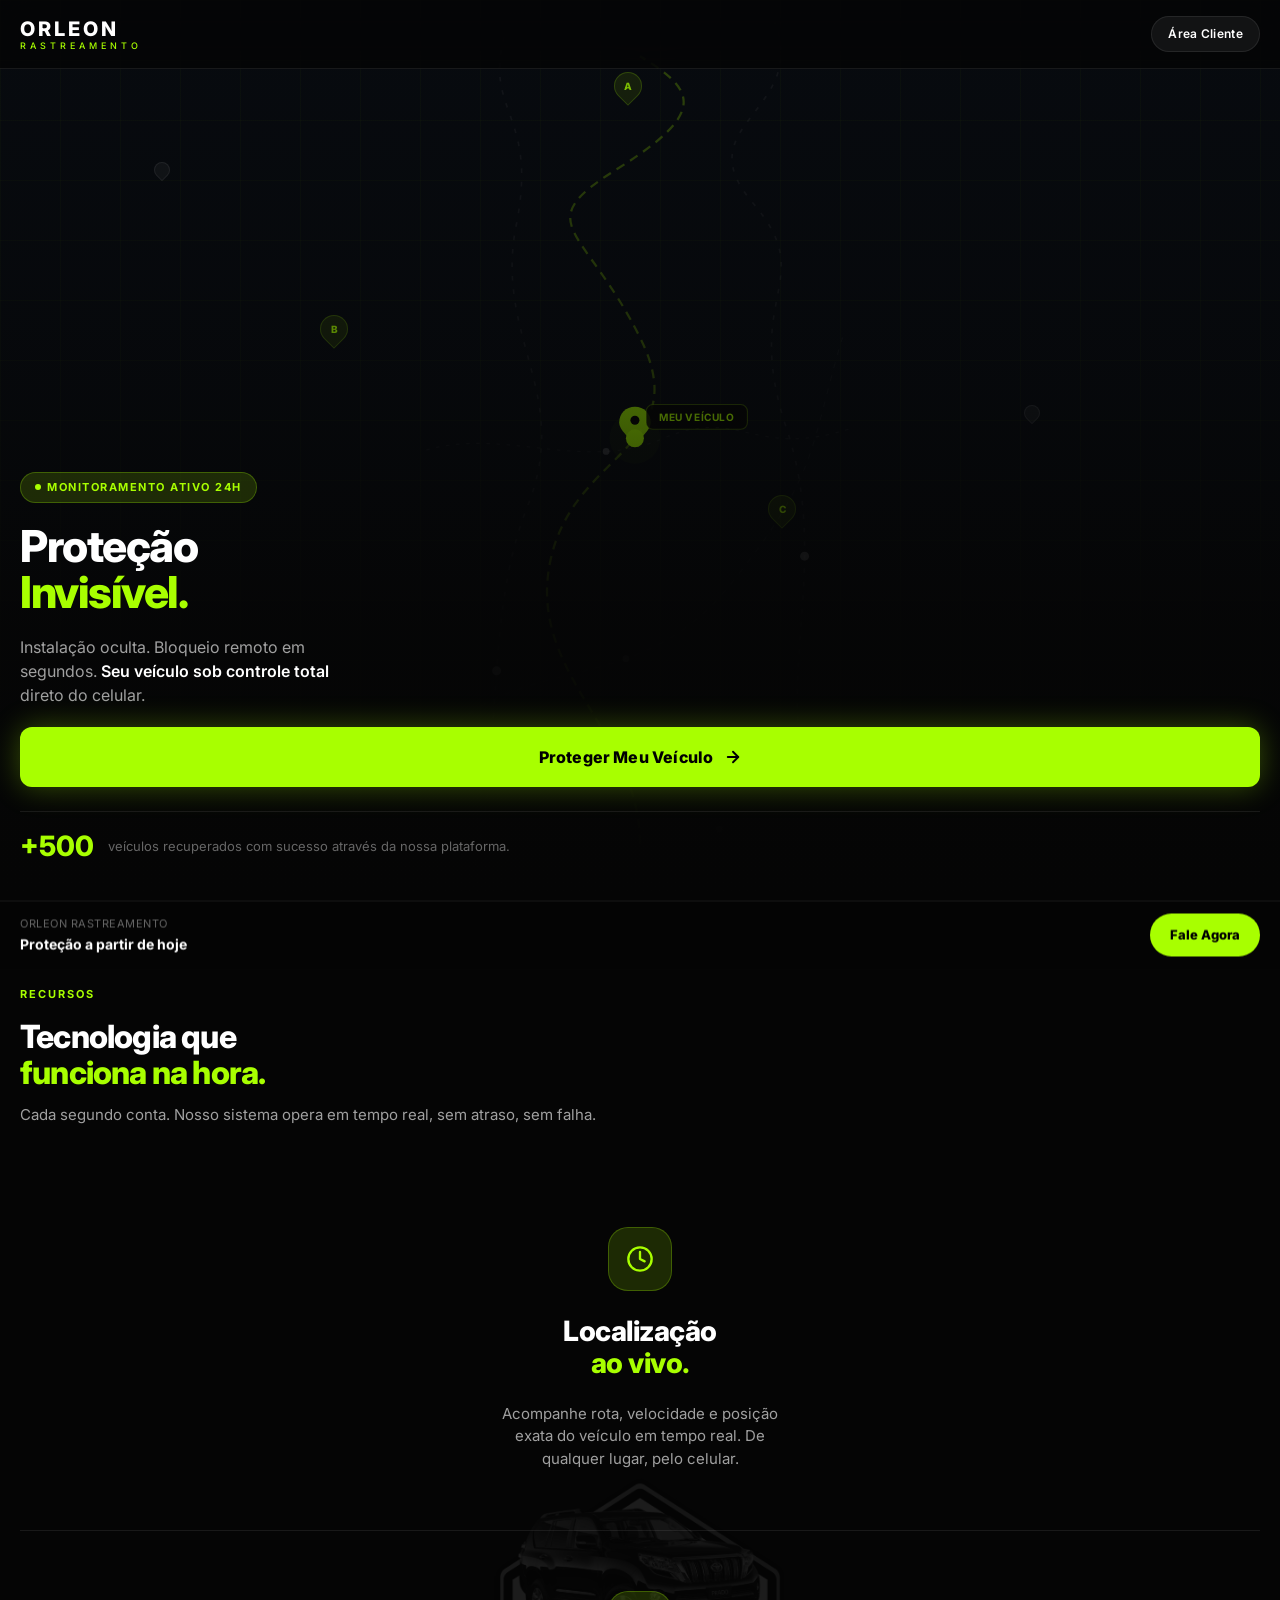
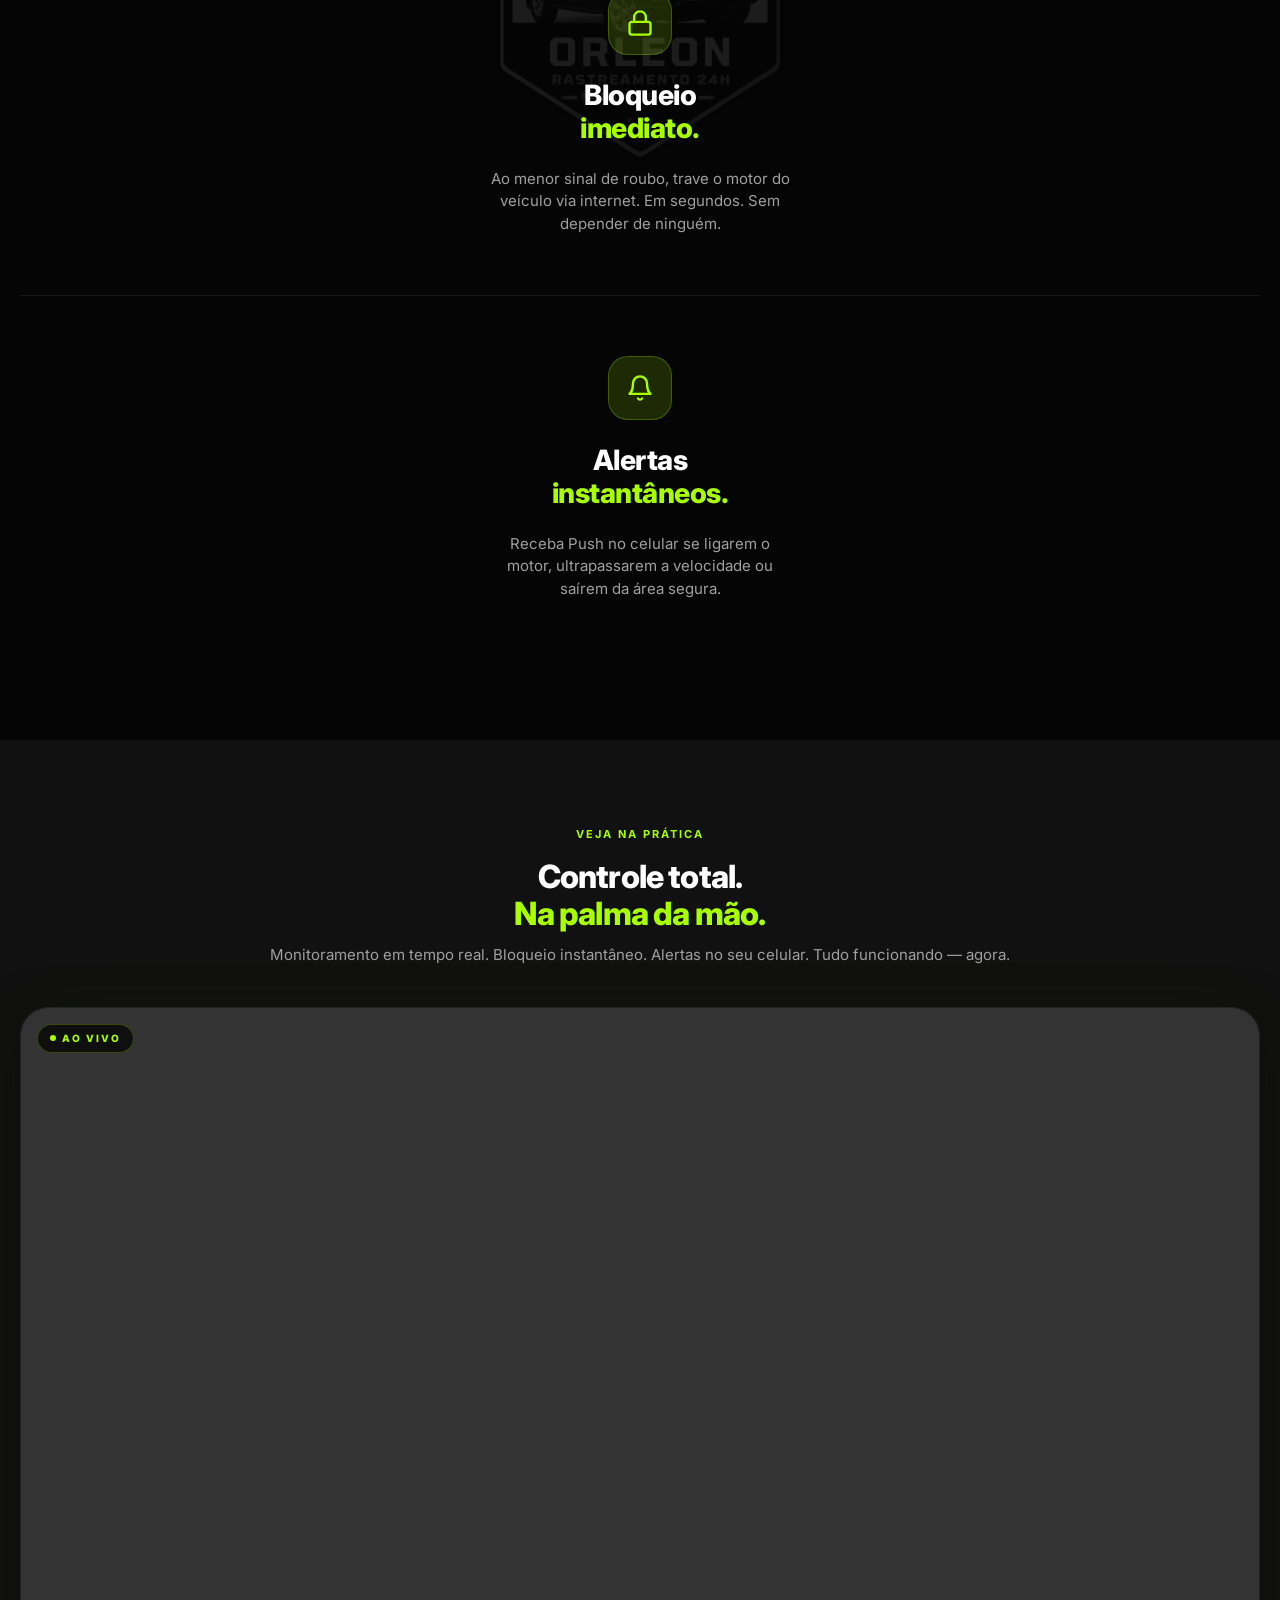
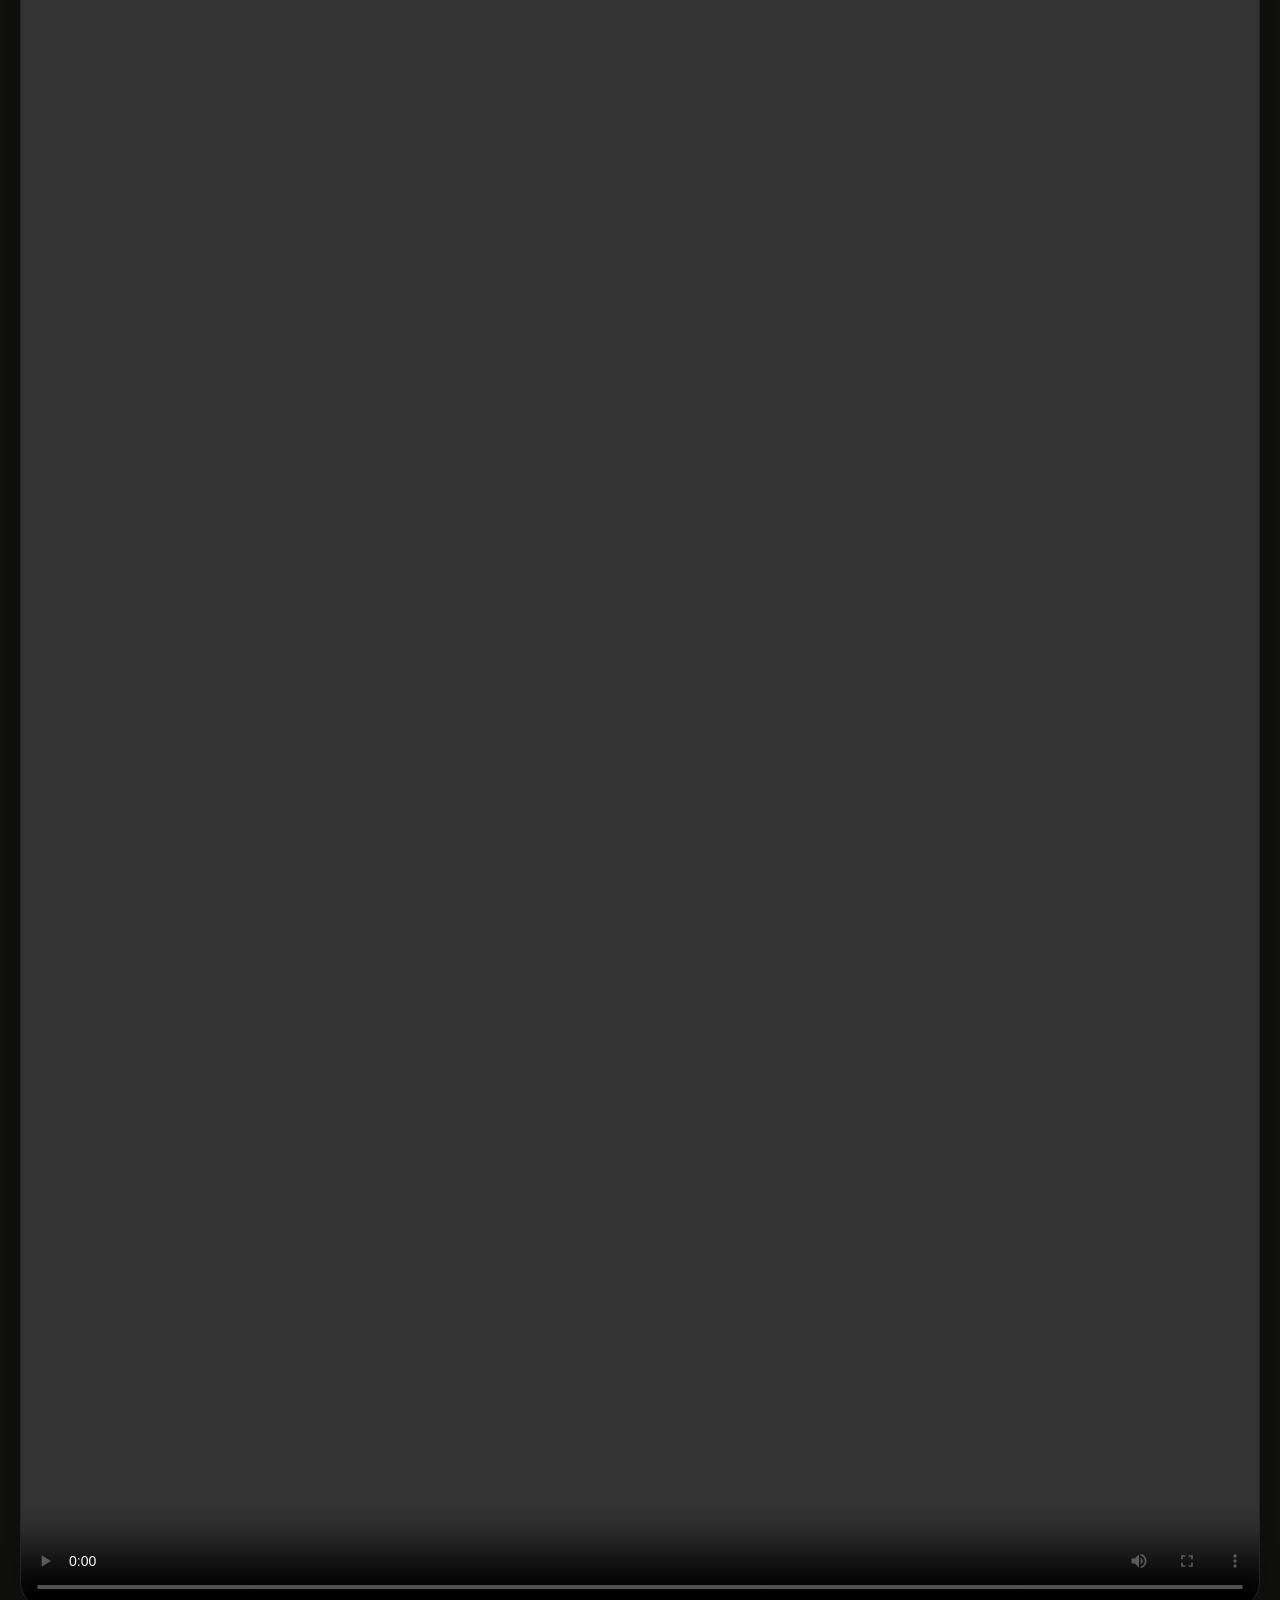
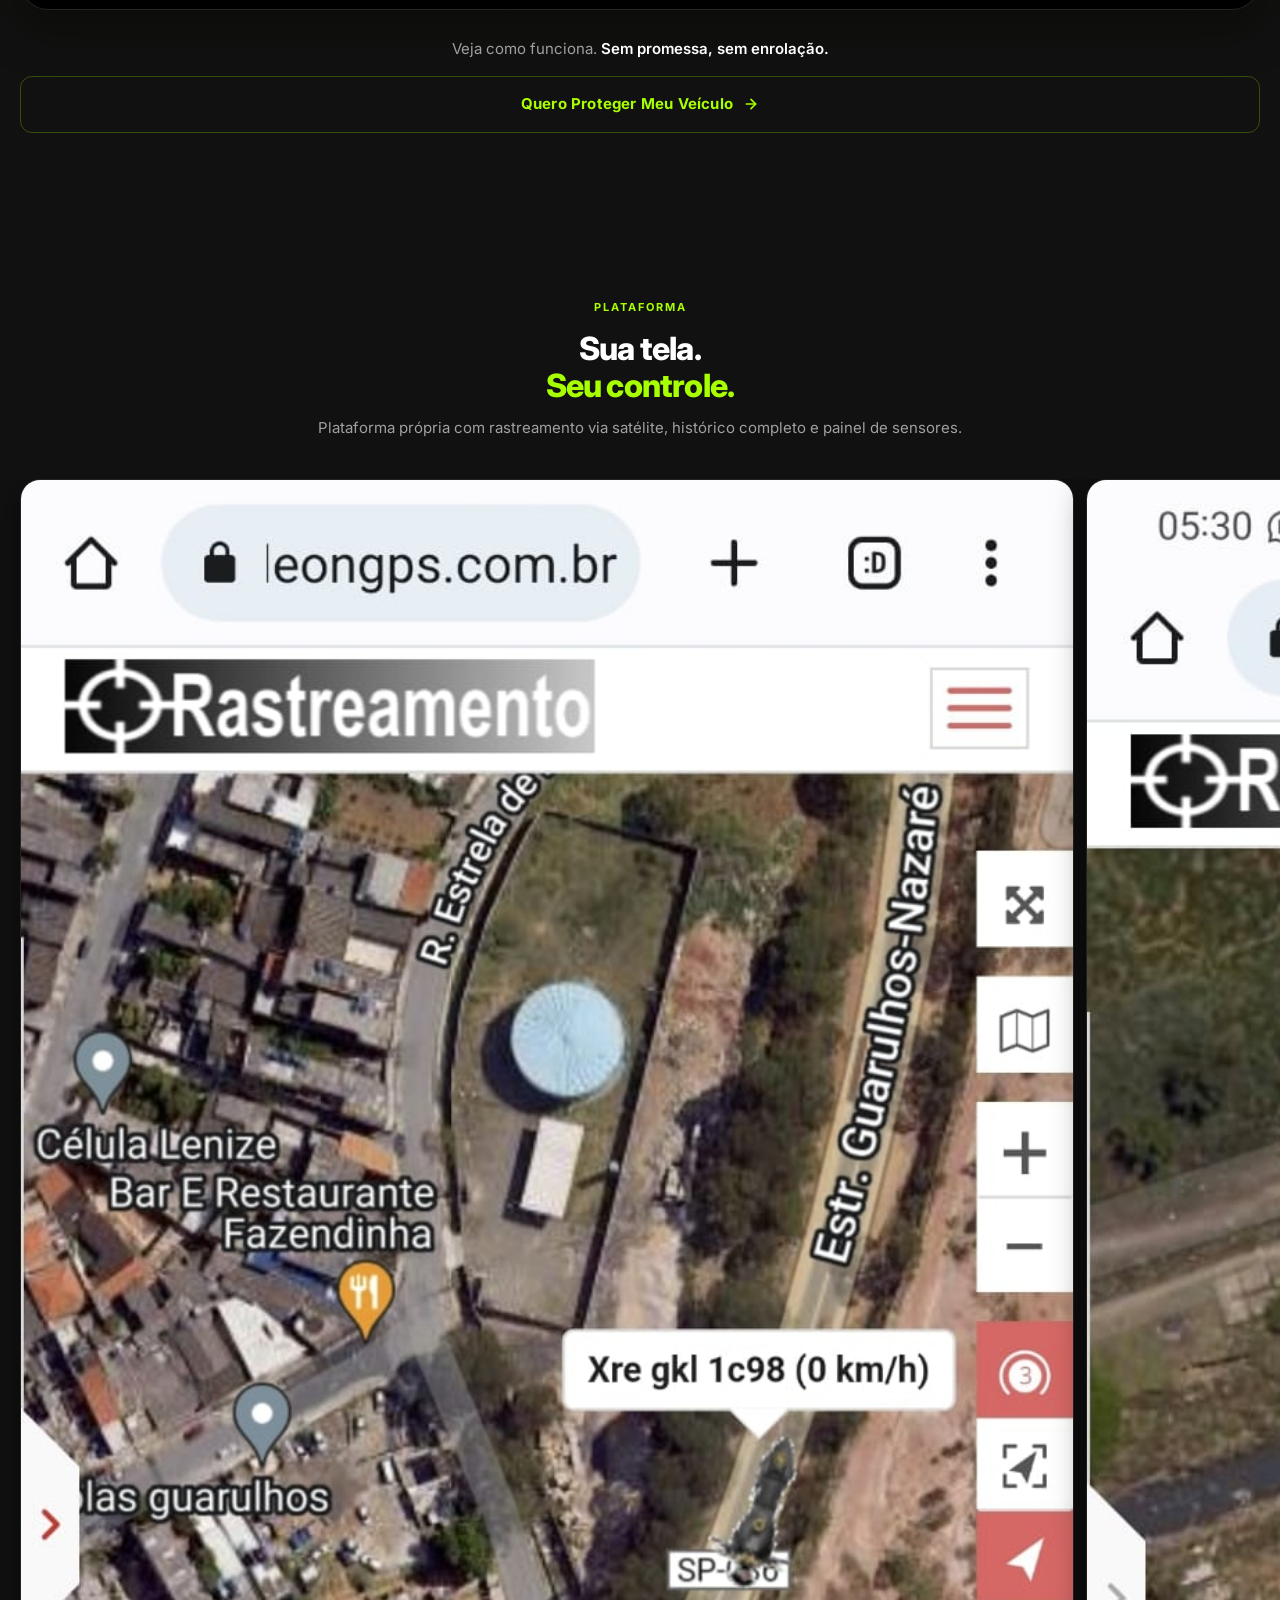
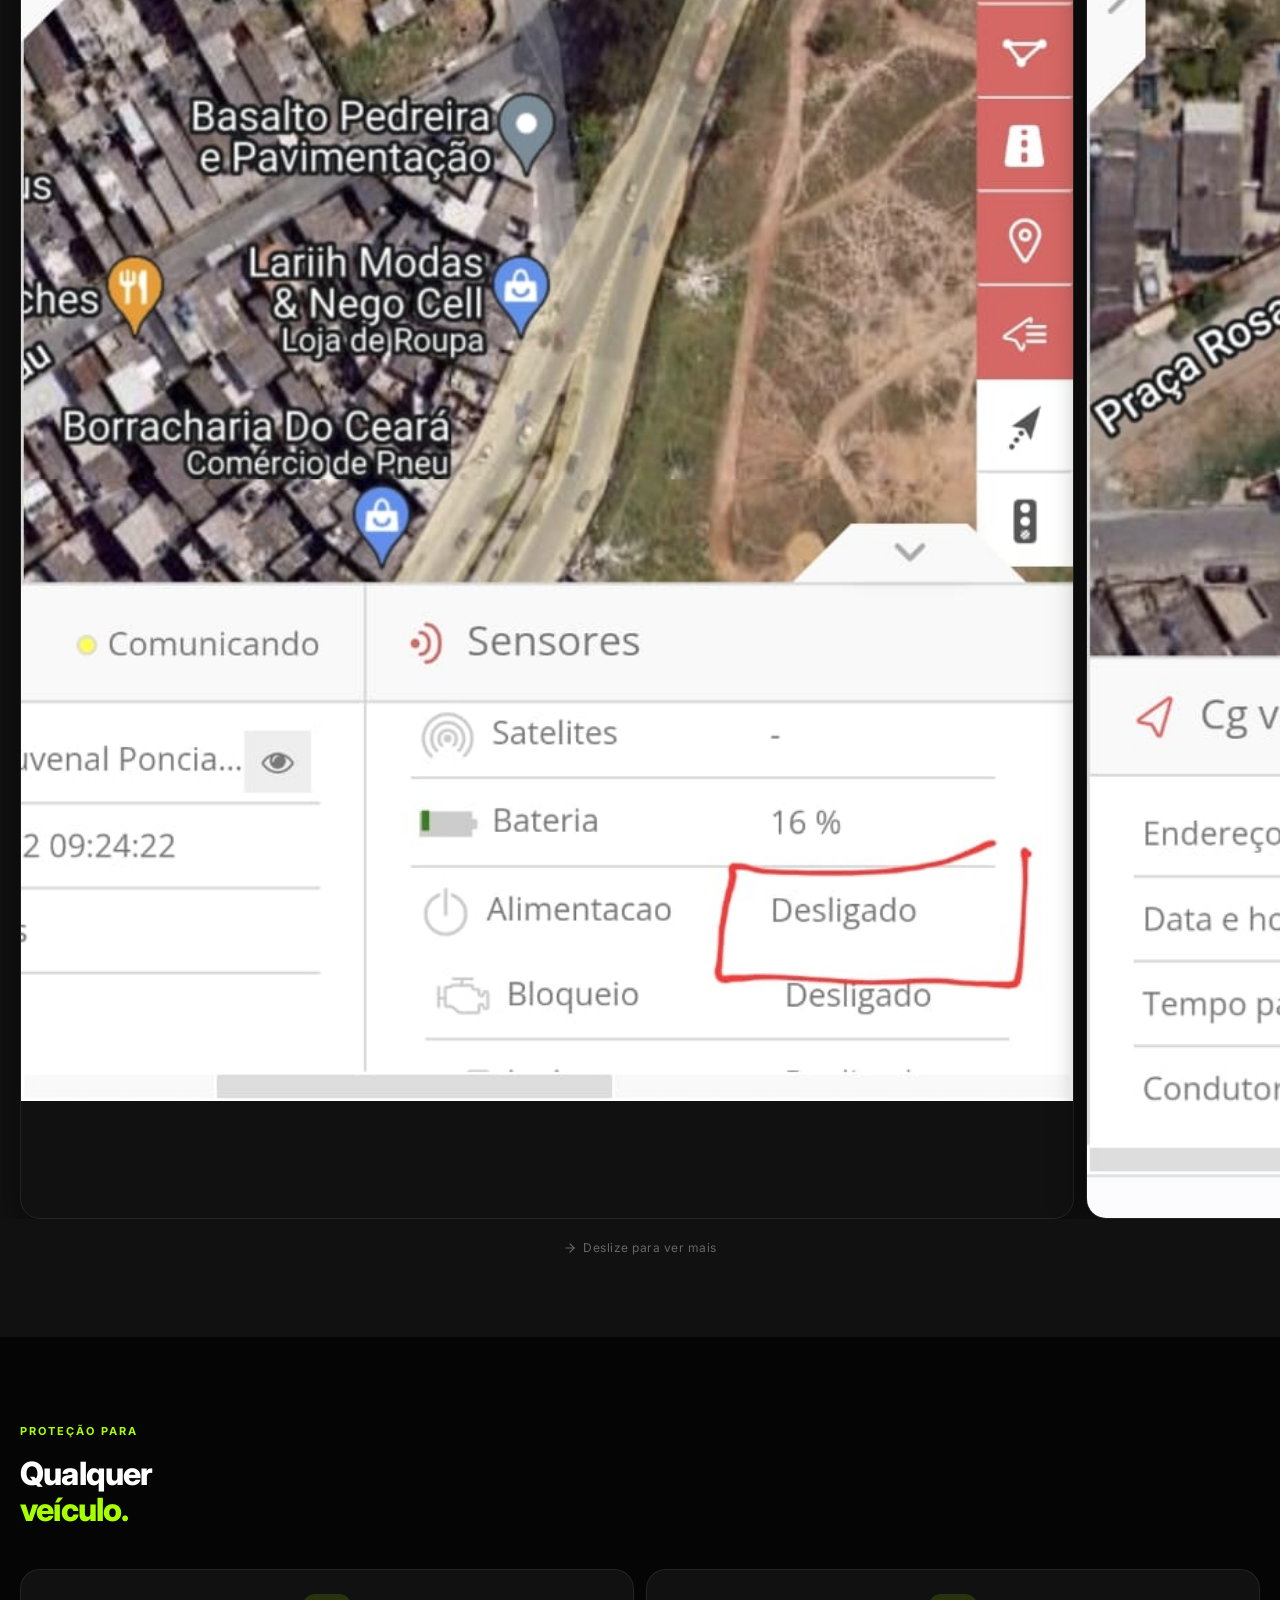
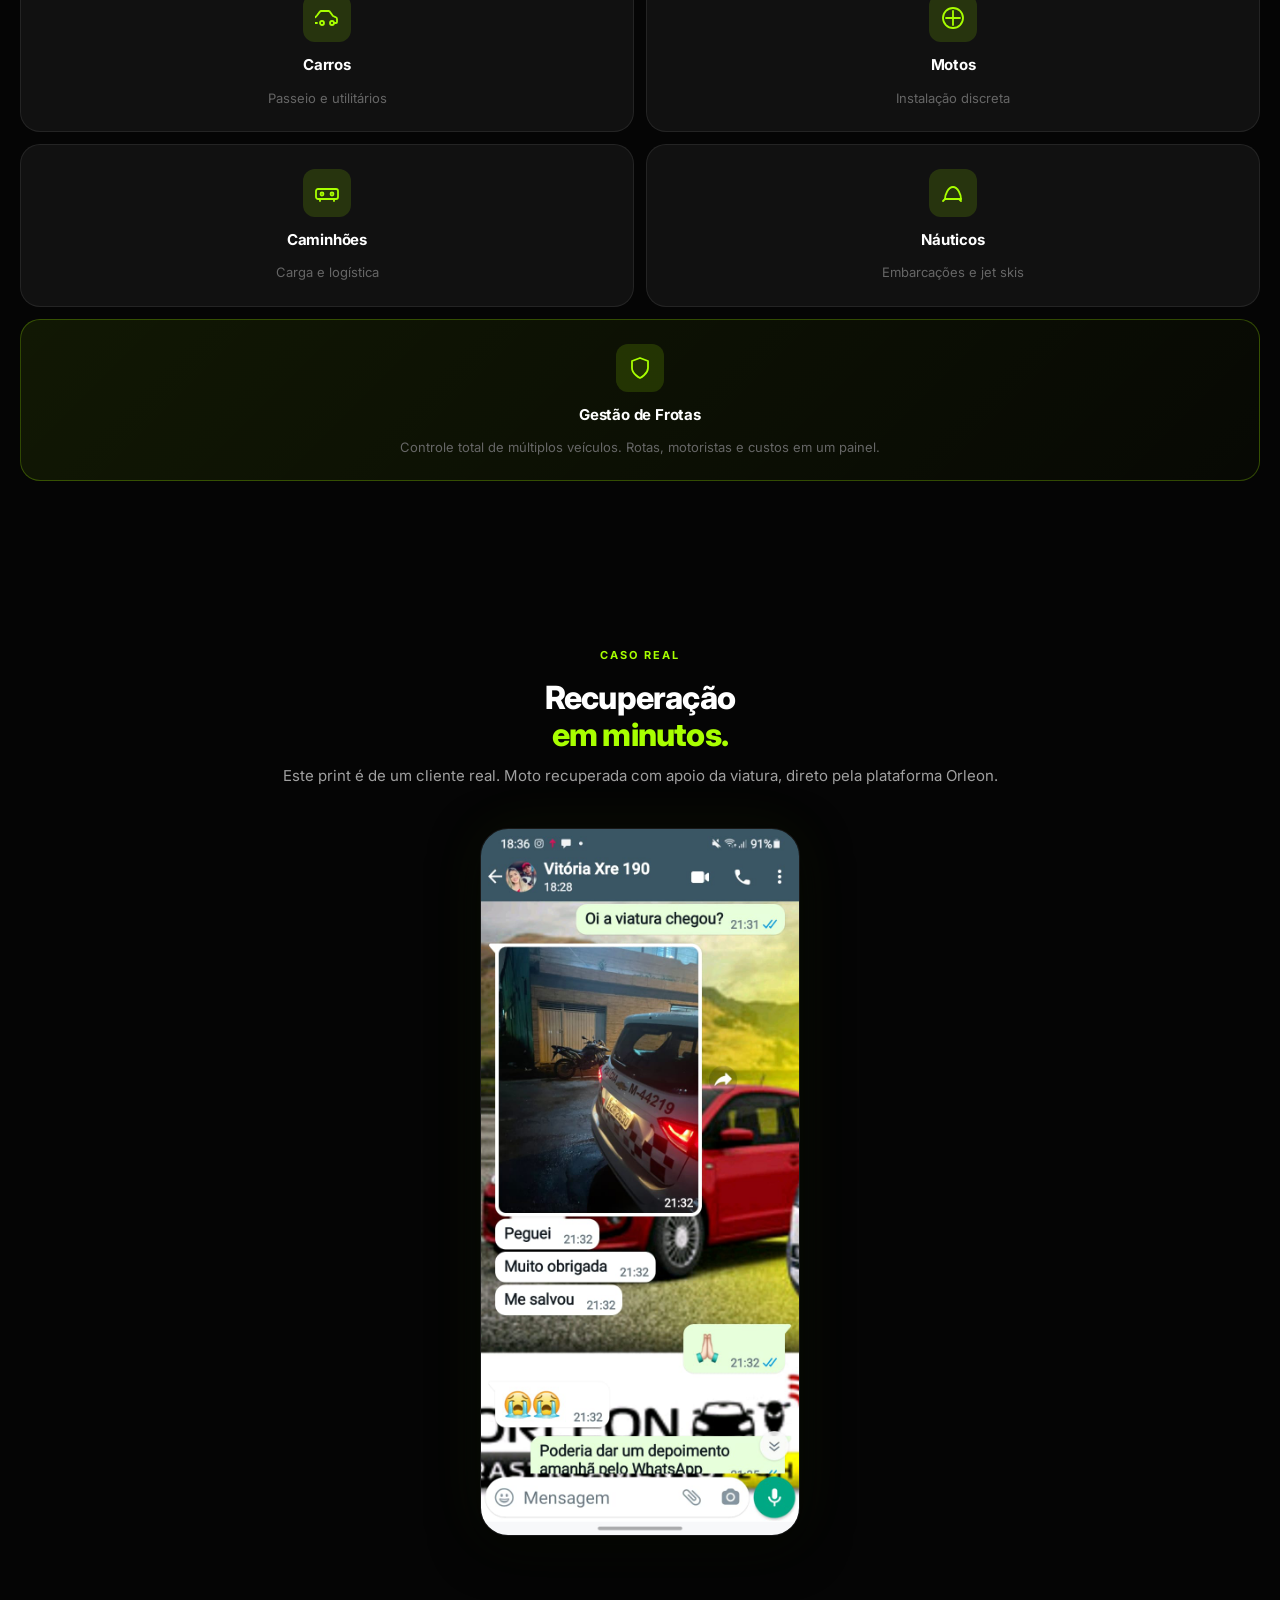
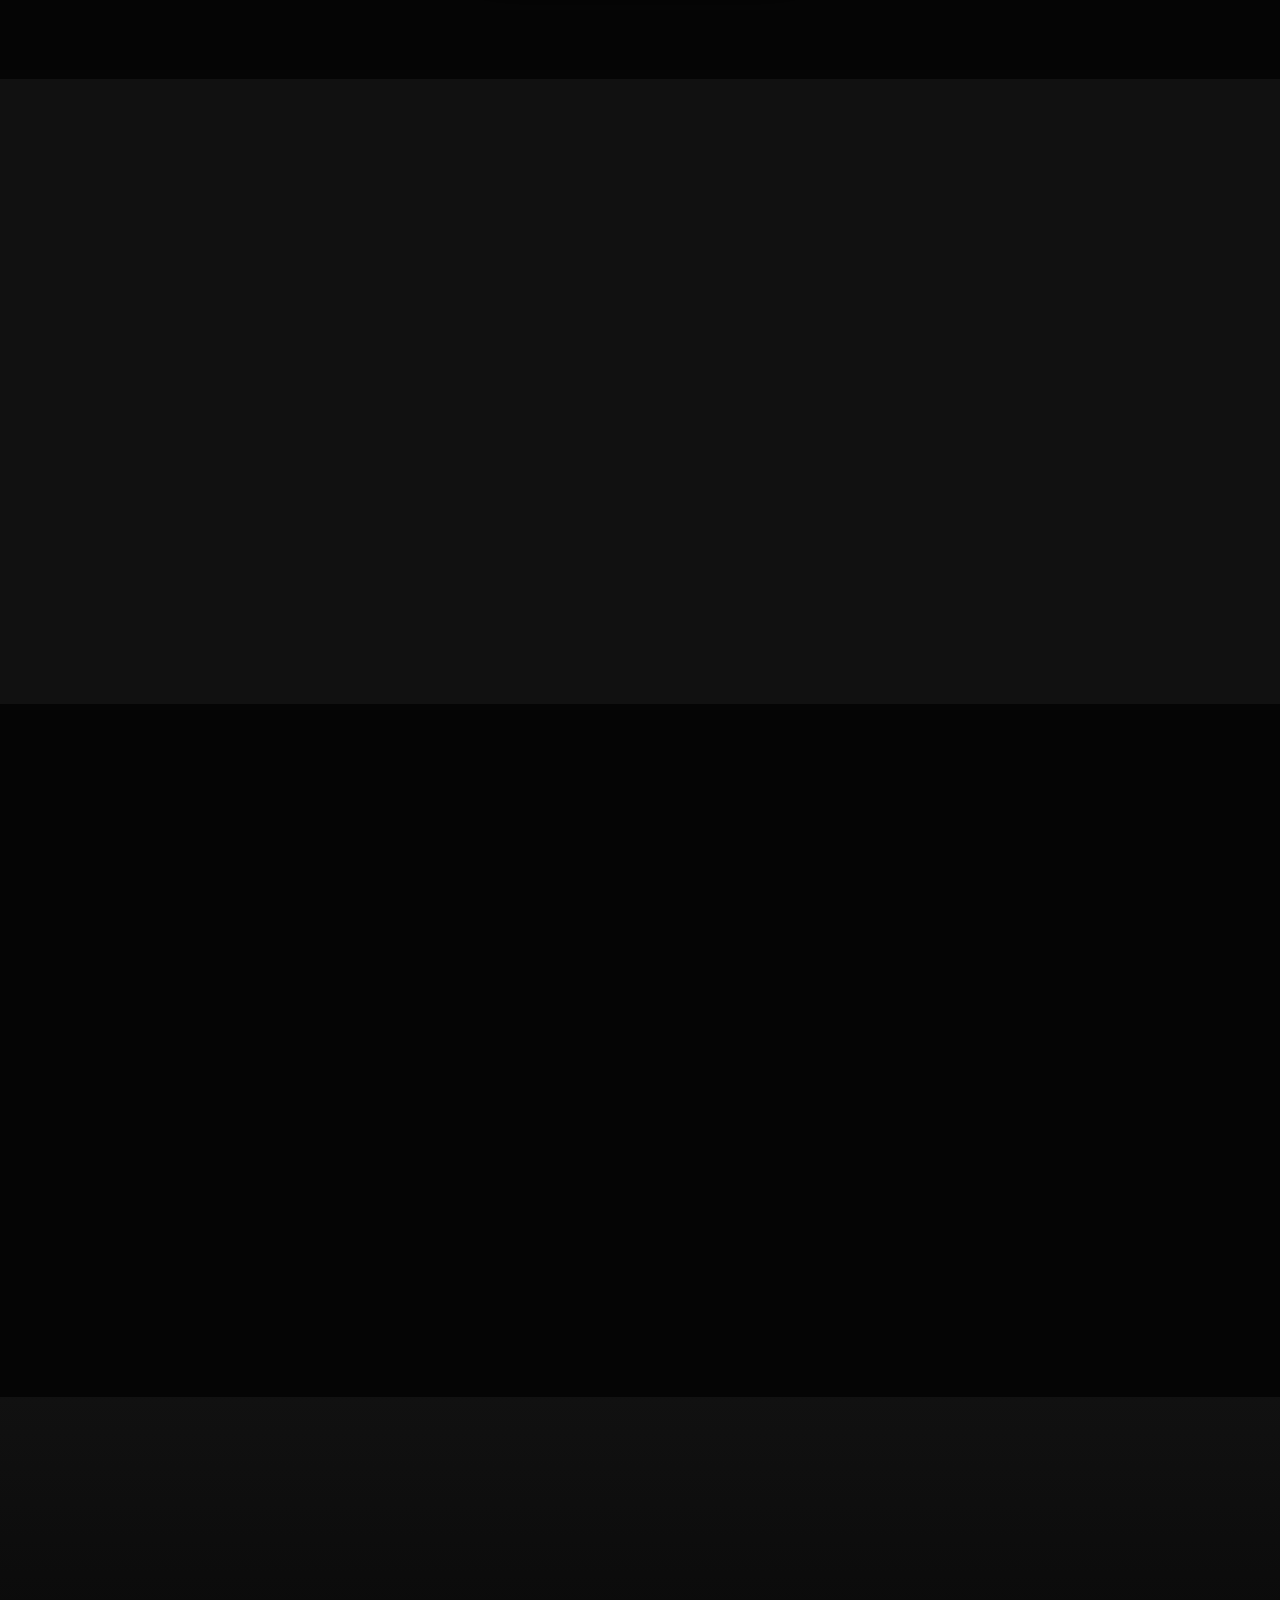
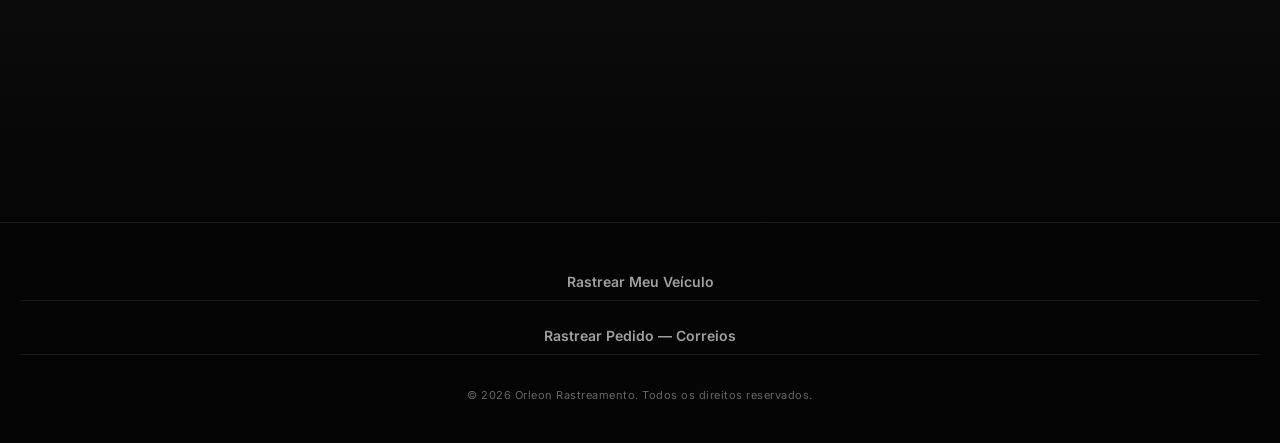
==== index.html @ 811646b4 "Deploy inicial Mobile Premium" ====
<!DOCTYPE html>
<html lang="pt-BR">

<head>
    <meta charset="UTF-8">
    <meta name="viewport" content="width=device-width, initial-scale=1.0, maximum-scale=5.0, viewport-fit=cover">
    <title>Orleon Rastreamento — Proteção Veicular em Tempo Real</title>
    <meta name="description"
        content="Rastreamento veicular invisível com bloqueio remoto. Proteja carros, motos, caminhões e frotas. Monitoramento 24h com plataforma própria.">
    <link rel="icon" type="image/png" href="media/sobre.png">
    <link rel="apple-touch-icon" href="media/sobre.png">
    <meta property="og:title" content="Orleon Rastreamento — Proteção Veicular em Tempo Real">
    <meta property="og:description" content="Rastreamento veicular invisível com bloqueio remoto. Monitoramento 24h com plataforma própria.">
    <meta property="og:image" content="media/sobre.png">
    <meta property="og:type" content="website">
    <link rel="stylesheet" href="style.css">
    <link rel="preconnect" href="https://fonts.googleapis.com">
    <link rel="preconnect" href="https://fonts.gstatic.com" crossorigin>
    <link href="https://fonts.googleapis.com/css2?family=Inter:wght@400;500;600;700;800&display=swap" rel="stylesheet">
</head>

<body>

    <!-- ============================
         NAVBAR — Fixed Glassmorphism
         ============================ -->
    <header class="navbar" id="navbar">
        <div class="logo-text">
            <span class="brand">ORLEON</span>
            <span class="sub">RASTREAMENTO</span>
        </div>
        <a href="https://orleongps.com.br/login" class="nav-btn" id="btn-login">Área Cliente</a>
    </header>

    <!-- ============================
         HERO — Full Viewport + Video
         ============================ -->
    <section class="hero" id="home">
        <div class="hero-map-bg">
            <div class="map-grid"></div>
            <div class="map-route">
                <svg viewBox="0 0 400 800" class="route-path">
                    <!-- Rota principal (rastreado) -->
                    <path d="M200 750 C200 650, 100 600, 120 500 S250 400, 200 300 S100 200, 180 150 S250 80, 200 50"
                        stroke="rgba(168,255,0,0.3)" stroke-width="2" fill="none" stroke-dasharray="8 6" />
                    <circle r="8" fill="#A8FF00">
                        <animateMotion dur="6s" repeatCount="indefinite"
                            path="M200 750 C200 650, 100 600, 120 500 S250 400, 200 300 S100 200, 180 150 S250 80, 200 50" />
                    </circle>
                    <circle r="8" fill="#A8FF00" opacity="0.4">
                        <animateMotion dur="6s" repeatCount="indefinite"
                            path="M200 750 C200 650, 100 600, 120 500 S250 400, 200 300 S100 200, 180 150 S250 80, 200 50" />
                        <animate attributeName="r" values="8;24;8" dur="2s" repeatCount="indefinite" />
                        <animate attributeName="opacity" values="0.4;0;0.4" dur="2s" repeatCount="indefinite" />
                    </circle>

                    <!-- Label flutuante seguindo o dot principal -->
                    <g>
                        <animateMotion dur="6s" repeatCount="indefinite"
                            path="M200 750 C200 650, 100 600, 120 500 S250 400, 200 300 S100 200, 180 150 S250 80, 200 50" />
                        <!-- Pin shape -->
                        <path
                            d="M0 -28 C-8 -28, -14 -22, -14 -14 C-14 -6, 0 4, 0 4 C0 4, 14 -6, 14 -14 C14 -22, 8 -28, 0 -28 Z"
                            fill="#A8FF00" opacity="0.9" />
                        <circle cx="0" cy="-16" r="4" fill="#050505" />
                        <!-- Tooltip -->
                        <rect x="10" y="-30" width="90" height="22" rx="6" fill="rgba(5,5,5,0.85)"
                            stroke="rgba(168,255,0,0.3)" stroke-width="1" />
                        <text x="55" y="-15" text-anchor="middle" fill="#A8FF00" font-size="9" font-weight="700"
                            font-family="Inter, sans-serif" letter-spacing="0.5">MEU VEÍCULO</text>
                    </g>

                    <!-- Rota 2 — tráfego lateral esquerdo -->
                    <path d="M50 780 C80 680, 60 550, 100 450 S70 300, 90 200 S60 100, 80 30"
                        stroke="rgba(255,255,255,0.06)" stroke-width="1.5" fill="none" stroke-dasharray="4 8" />
                    <circle r="4" fill="rgba(255,255,255,0.3)">
                        <animateMotion dur="12s" repeatCount="indefinite"
                            path="M50 780 C80 680, 60 550, 100 450 S70 300, 90 200 S60 100, 80 30" />
                    </circle>

                    <!-- Rota 3 — tráfego lateral direito -->
                    <path d="M350 700 C320 600, 370 500, 330 380 S360 250, 300 180 S350 100, 320 20"
                        stroke="rgba(255,255,255,0.06)" stroke-width="1.5" fill="none" stroke-dasharray="4 8" />
                    <circle r="4" fill="rgba(255,255,255,0.25)">
                        <animateMotion dur="10s" repeatCount="indefinite"
                            path="M350 700 C320 600, 370 500, 330 380 S360 250, 300 180 S350 100, 320 20" />
                    </circle>

                    <!-- Rota 4 — travessia horizontal -->
                    <path d="M10 400 C80 380, 150 420, 220 390 S300 410, 390 380" stroke="rgba(255,255,255,0.05)"
                        stroke-width="1" fill="none" stroke-dasharray="3 6" />
                    <circle r="3" fill="rgba(255,255,255,0.2)">
                        <animateMotion dur="7s" repeatCount="indefinite"
                            path="M10 400 C80 380, 150 420, 220 390 S300 410, 390 380" />
                    </circle>

                    <!-- Rota 5 — diagonal -->
                    <path d="M30 650 C100 580, 200 620, 280 520 S350 400, 380 300" stroke="rgba(255,255,255,0.04)"
                        stroke-width="1" fill="none" stroke-dasharray="5 7" />
                    <circle r="3" fill="rgba(255,255,255,0.15)">
                        <animateMotion dur="9s" repeatCount="indefinite"
                            path="M30 650 C100 580, 200 620, 280 520 S350 400, 380 300" />
                    </circle>

                    <!-- Rota 6 — curta inferior -->
                    <path d="M150 790 C180 740, 250 760, 300 720 S370 700, 395 670" stroke="rgba(255,255,255,0.04)"
                        stroke-width="1" fill="none" stroke-dasharray="3 5" />
                    <circle r="3" fill="rgba(255,255,255,0.18)">
                        <animateMotion dur="6s" repeatCount="indefinite"
                            path="M150 790 C180 740, 250 760, 300 720 S370 700, 395 670" />
                    </circle>
                </svg>
            </div>
            <div class="map-pins">
                <div class="map-pin" style="top: 8%; left: 48%;"><span>A</span></div>
                <div class="map-pin" style="top: 35%; left: 25%;"><span>B</span></div>
                <div class="map-pin" style="top: 55%; left: 60%;"><span>C</span></div>
                <div class="map-pin pin-small" style="top: 72%; left: 15%;"></div>
                <div class="map-pin pin-small" style="top: 45%; left: 80%;"></div>
                <div class="map-pin pin-small" style="top: 18%; left: 12%;"></div>
            </div>
            <div class="hero-overlay"></div>
        </div>

        <div class="hero-content">
            <div class="badge">
                <span class="badge-dot"></span>
                Monitoramento Ativo 24h
            </div>

            <h1>Proteção<br><span class="accent">Invisível.</span></h1>

            <p class="hero-description">
                Instalação oculta. Bloqueio remoto em segundos.
                <strong>Seu veículo sob controle total</strong> direto do celular.
            </p>

            <a href="https://wa.me/5511961169667" class="cta-primary" id="cta-hero">
                Proteger Meu Veículo
                <svg viewBox="0 0 24 24" fill="none" stroke="currentColor" stroke-width="2.5" stroke-linecap="round"
                    stroke-linejoin="round">
                    <path d="M5 12h14" />
                    <path d="m12 5 7 7-7 7" />
                </svg>
            </a>

            <div class="proof-bar">
                <span class="proof-number">+500</span>
                <span class="proof-text">veículos recuperados com sucesso através da nossa plataforma.</span>
            </div>
        </div>
    </section>

    <!-- ============================
         FEATURES — Apple-style Stacked
         ============================ -->
    <section class="section feature-showcase" id="features">
        <div class="section-header reveal">
            <div class="section-label">Recursos</div>
            <h2 class="section-title">Tecnologia que<br><span class="accent">funciona na hora.</span></h2>
            <p class="section-sub">Cada segundo conta. Nosso sistema opera em tempo real, sem atraso, sem falha.</p>
        </div>

        <div class="feature-item reveal">
            <div class="feature-icon-wrap">
                <svg viewBox="0 0 24 24" fill="none" stroke="currentColor" stroke-width="2" stroke-linecap="round"
                    stroke-linejoin="round">
                    <circle cx="12" cy="12" r="10"></circle>
                    <polyline points="12 6 12 12 16 14"></polyline>
                </svg>
            </div>
            <div class="feature-big-text">Localização<br><span class="accent">ao vivo.</span></div>
            <p class="feature-desc">Acompanhe rota, velocidade e posição exata do veículo em tempo real. De qualquer
                lugar, pelo celular.</p>
        </div>

        <div class="feature-item reveal">
            <div class="feature-icon-wrap">
                <svg viewBox="0 0 24 24" fill="none" stroke="currentColor" stroke-width="2" stroke-linecap="round"
                    stroke-linejoin="round">
                    <rect x="3" y="11" width="18" height="11" rx="2" ry="2"></rect>
                    <path d="M7 11V7a5 5 0 0 1 10 0v4"></path>
                </svg>
            </div>
            <div class="feature-big-text">Bloqueio<br><span class="accent">imediato.</span></div>
            <p class="feature-desc">Ao menor sinal de roubo, trave o motor do veículo via internet. Em segundos. Sem
                depender de ninguém.</p>
        </div>

        <div class="feature-item reveal">
            <div class="feature-icon-wrap">
                <svg viewBox="0 0 24 24" fill="none" stroke="currentColor" stroke-width="2" stroke-linecap="round"
                    stroke-linejoin="round">
                    <path d="M18 8A6 6 0 0 0 6 8c0 7-3 9-3 9h18s-3-2-3-9"></path>
                    <path d="M13.73 21a2 2 0 0 1-3.46 0"></path>
                </svg>
            </div>
            <div class="feature-big-text">Alertas<br><span class="accent">instantâneos.</span></div>
            <p class="feature-desc">Receba Push no celular se ligarem o motor, ultrapassarem a velocidade ou saírem da
                área segura.</p>
        </div>
    </section>

    <!-- ============================
         VIDEO SHOWCASE — Propaganda
         ============================ -->
    <section class="section video-showcase" id="video">
        <div class="section-header reveal" style="text-align: center;">
            <div class="section-label" style="justify-content: center;">Veja na prática</div>
            <h2 class="section-title">Controle total.<br><span class="accent">Na palma da mão.</span></h2>
            <p class="section-sub" style="text-align: center;">Monitoramento em tempo real. Bloqueio instantâneo.
                Alertas no seu celular. Tudo funcionando — agora.</p>
        </div>

        <div class="video-player reveal-scale">
            <video loop playsinline controls>
                <source src="media/video.mp4" type="video/mp4">
            </video>
            <div class="video-badge">
                <span class="badge-dot"></span>
                AO VIVO
            </div>
        </div>

        <div class="video-cta reveal">
            <p class="video-tagline">Veja como funciona. <strong>Sem promessa, sem enrolação.</strong></p>
            <a href="https://wa.me/5511961169667" class="cta-secondary" id="cta-video">
                Quero Proteger Meu Veículo
                <svg viewBox="0 0 24 24" fill="none" stroke="currentColor" stroke-width="2.5" stroke-linecap="round"
                    stroke-linejoin="round">
                    <path d="M5 12h14" />
                    <path d="m12 5 7 7-7 7" />
                </svg>
            </a>
        </div>
    </section>

    <!-- ============================
         PLATFORM — Real Screenshots
         ============================ -->
    <section class="platform-section" id="platform">
        <div class="section-header reveal">
            <div class="section-label">Plataforma</div>
            <h2 class="section-title">Sua tela.<br><span class="accent">Seu controle.</span></h2>
            <p class="section-sub">Plataforma própria com rastreamento via satélite, histórico completo e painel de
                sensores.</p>
        </div>

        <div class="platform-images">
            <div class="platform-img-wrap reveal-scale">
                <img src="media/foto2.jpeg"
                    alt="Plataforma de rastreamento Orleon — visão satélite com dados do veículo" loading="lazy">
            </div>
            <div class="platform-img-wrap reveal-scale reveal-delay-1">
                <img src="media/foto3.jpeg"
                    alt="Rastreamento de veículo em tempo real com endereço e condutor" loading="lazy">
            </div>
        </div>

        <div class="scroll-hint">
            <svg viewBox="0 0 24 24" fill="none" stroke="currentColor" stroke-width="2" stroke-linecap="round"
                stroke-linejoin="round">
                <path d="M5 12h14" />
                <path d="m12 5 7 7-7 7" />
            </svg>
            Deslize para ver mais
        </div>
    </section>

    <!-- ============================
         SERVICES — Vehicle Types
         ============================ -->
    <section class="section services-section" id="services">
        <div class="section-header reveal">
            <div class="section-label">Proteção para</div>
            <h2 class="section-title">Qualquer<br><span class="accent">veículo.</span></h2>
        </div>

        <div class="services-grid">
            <div class="service-card reveal reveal-delay-1">
                <div class="service-icon">
                    <svg viewBox="0 0 24 24" fill="none" stroke="currentColor" stroke-width="1.8" stroke-linecap="round"
                        stroke-linejoin="round">
                        <path
                            d="M19 17h2c.6 0 1-.4 1-1v-3c0-.9-.7-1.7-1.5-1.9L18 10l-2.7-3.6A2 2 0 0 0 13.7 5H6.3a2 2 0 0 0-1.6.9L2 9.5 .5 11.1c-.8.2-1.5 1-1.5 1.9v3c0 .6.4 1 1 1h2" />
                        <circle cx="7" cy="17" r="2" />
                        <circle cx="17" cy="17" r="2" />
                    </svg>
                </div>
                <h3>Carros</h3>
                <p>Passeio e utilitários</p>
            </div>

            <div class="service-card reveal reveal-delay-2">
                <div class="service-icon">
                    <svg viewBox="0 0 24 24" fill="none" stroke="currentColor" stroke-width="1.8" stroke-linecap="round"
                        stroke-linejoin="round">
                        <path d="M12 19v-7m0 0V5m0 7h7m-7 0H5" />
                        <circle cx="12" cy="12" r="10" />
                    </svg>
                </div>
                <h3>Motos</h3>
                <p>Instalação discreta</p>
            </div>

            <div class="service-card reveal reveal-delay-3">
                <div class="service-icon">
                    <svg viewBox="0 0 24 24" fill="none" stroke="currentColor" stroke-width="1.8" stroke-linecap="round"
                        stroke-linejoin="round">
                        <rect x="1" y="8" width="22" height="10" rx="2" />
                        <path d="M5 18v2m14-2v2" />
                        <circle cx="7" cy="13" r="1.5" />
                        <circle cx="17" cy="13" r="1.5" />
                    </svg>
                </div>
                <h3>Caminhões</h3>
                <p>Carga e logística</p>
            </div>

            <div class="service-card reveal reveal-delay-4">
                <div class="service-icon">
                    <svg viewBox="0 0 24 24" fill="none" stroke="currentColor" stroke-width="1.8" stroke-linecap="round"
                        stroke-linejoin="round">
                        <path d="M2 20l2-2m16 2l-2-2" />
                        <path d="M4 18h16" />
                        <path d="M4 18c0-4 3-12 8-12s8 8 8 12" />
                    </svg>
                </div>
                <h3>Náuticos</h3>
                <p>Embarcações e jet skis</p>
            </div>

            <div class="service-card featured reveal">
                <div class="service-icon">
                    <svg viewBox="0 0 24 24" fill="none" stroke="currentColor" stroke-width="1.8" stroke-linecap="round"
                        stroke-linejoin="round">
                        <path d="M12 22s8-4 8-10V5l-8-3-8 3v7c0 6 8 10 8 10z" />
                    </svg>
                </div>
                <h3>Gestão de Frotas</h3>
                <p>Controle total de múltiplos veículos. Rotas, motoristas e custos em um painel.</p>
            </div>
        </div>
    </section>

    <!-- ============================
         PROOF SECTION — WhatsApp Case
         ============================ -->
    <section class="section proof-section" id="proof">
        <div class="section-header reveal">
            <div class="section-label">Caso Real</div>
            <h2 class="section-title">Recuperação<br><span class="accent">em minutos.</span></h2>
            <p class="section-sub">Este print é de um cliente real. Moto recuperada com apoio da viatura, direto pela
                plataforma Orleon.</p>
        </div>

        <div class="proof-whatsapp reveal-scale">
            <img src="media/foto1.jpeg"
                alt="Print de WhatsApp — cliente recuperando moto roubada com auxílio da polícia via rastreador Orleon"
                loading="lazy">
        </div>

        <p class="proof-caption reveal">
            <strong>"Peguei. Muito obrigada. Me salvou."</strong><br>
            — Vitória, cliente Orleon. Moto XRE 190 recuperada no mesmo dia.
        </p>
    </section>

    <!-- ============================
         TESTIMONIALS — Horizontal Scroll
         ============================ -->
    <section class="testimonials-section" id="testimonials">
        <div class="section-header reveal">
            <div class="section-label">Depoimentos</div>
            <h2 class="section-title">Quem usa,<br><span class="accent">recomenda.</span></h2>
        </div>

        <div class="testimonials-scroll">
            <div class="testimonial-card reveal">
                <div class="testimonial-stars">
                    <svg viewBox="0 0 24 24">
                        <path
                            d="M12 2l3.09 6.26L22 9.27l-5 4.87 1.18 6.88L12 17.77l-6.18 3.25L7 14.14 2 9.27l6.91-1.01L12 2z" />
                    </svg>
                    <svg viewBox="0 0 24 24">
                        <path
                            d="M12 2l3.09 6.26L22 9.27l-5 4.87 1.18 6.88L12 17.77l-6.18 3.25L7 14.14 2 9.27l6.91-1.01L12 2z" />
                    </svg>
                    <svg viewBox="0 0 24 24">
                        <path
                            d="M12 2l3.09 6.26L22 9.27l-5 4.87 1.18 6.88L12 17.77l-6.18 3.25L7 14.14 2 9.27l6.91-1.01L12 2z" />
                    </svg>
                    <svg viewBox="0 0 24 24">
                        <path
                            d="M12 2l3.09 6.26L22 9.27l-5 4.87 1.18 6.88L12 17.77l-6.18 3.25L7 14.14 2 9.27l6.91-1.01L12 2z" />
                    </svg>
                    <svg viewBox="0 0 24 24">
                        <path
                            d="M12 2l3.09 6.26L22 9.27l-5 4.87 1.18 6.88L12 17.77l-6.18 3.25L7 14.14 2 9.27l6.91-1.01L12 2z" />
                    </svg>
                </div>
                <p class="testimonial-quote">"Instalei o rastreador faz poucos meses. Duas semanas depois tentaram levar
                    a moto. Graças ao bloqueio remoto, recuperei na mesma hora."</p>
                <div class="testimonial-author">
                    <span class="name">Carlos Silva</span>
                    <span class="location">São Paulo — SP</span>
                </div>
            </div>

            <div class="testimonial-card reveal reveal-delay-1">
                <div class="testimonial-stars">
                    <svg viewBox="0 0 24 24">
                        <path
                            d="M12 2l3.09 6.26L22 9.27l-5 4.87 1.18 6.88L12 17.77l-6.18 3.25L7 14.14 2 9.27l6.91-1.01L12 2z" />
                    </svg>
                    <svg viewBox="0 0 24 24">
                        <path
                            d="M12 2l3.09 6.26L22 9.27l-5 4.87 1.18 6.88L12 17.77l-6.18 3.25L7 14.14 2 9.27l6.91-1.01L12 2z" />
                    </svg>
                    <svg viewBox="0 0 24 24">
                        <path
                            d="M12 2l3.09 6.26L22 9.27l-5 4.87 1.18 6.88L12 17.77l-6.18 3.25L7 14.14 2 9.27l6.91-1.01L12 2z" />
                    </svg>
                    <svg viewBox="0 0 24 24">
                        <path
                            d="M12 2l3.09 6.26L22 9.27l-5 4.87 1.18 6.88L12 17.77l-6.18 3.25L7 14.14 2 9.27l6.91-1.01L12 2z" />
                    </svg>
                    <svg viewBox="0 0 24 24">
                        <path
                            d="M12 2l3.09 6.26L22 9.27l-5 4.87 1.18 6.88L12 17.77l-6.18 3.25L7 14.14 2 9.27l6.91-1.01L12 2z" />
                    </svg>
                </div>
                <p class="testimonial-quote">"Consigo acompanhar toda a frota em tempo real, reduzir custos de rastreio
                    e prever rotas dos motoristas. Mudou minha operação."</p>
                <div class="testimonial-author">
                    <span class="name">Maria Santos</span>
                    <span class="location">Ribeirão Preto — SP</span>
                </div>
            </div>

            <div class="testimonial-card reveal reveal-delay-2">
                <div class="testimonial-stars">
                    <svg viewBox="0 0 24 24">
                        <path
                            d="M12 2l3.09 6.26L22 9.27l-5 4.87 1.18 6.88L12 17.77l-6.18 3.25L7 14.14 2 9.27l6.91-1.01L12 2z" />
                    </svg>
                    <svg viewBox="0 0 24 24">
                        <path
                            d="M12 2l3.09 6.26L22 9.27l-5 4.87 1.18 6.88L12 17.77l-6.18 3.25L7 14.14 2 9.27l6.91-1.01L12 2z" />
                    </svg>
                    <svg viewBox="0 0 24 24">
                        <path
                            d="M12 2l3.09 6.26L22 9.27l-5 4.87 1.18 6.88L12 17.77l-6.18 3.25L7 14.14 2 9.27l6.91-1.01L12 2z" />
                    </svg>
                    <svg viewBox="0 0 24 24">
                        <path
                            d="M12 2l3.09 6.26L22 9.27l-5 4.87 1.18 6.88L12 17.77l-6.18 3.25L7 14.14 2 9.27l6.91-1.01L12 2z" />
                    </svg>
                    <svg viewBox="0 0 24 24">
                        <path
                            d="M12 2l3.09 6.26L22 9.27l-5 4.87 1.18 6.88L12 17.77l-6.18 3.25L7 14.14 2 9.27l6.91-1.01L12 2z" />
                    </svg>
                </div>
                <p class="testimonial-quote">"A tranquilidade de saber onde minha filha está quando sai com o carro não
                    tem preço. O alerta de velocidade é essencial."</p>
                <div class="testimonial-author">
                    <span class="name">Roberto Oliveira</span>
                    <span class="location">Rio de Janeiro — RJ</span>
                </div>
            </div>

            <div class="testimonial-card reveal reveal-delay-3">
                <div class="testimonial-stars">
                    <svg viewBox="0 0 24 24">
                        <path
                            d="M12 2l3.09 6.26L22 9.27l-5 4.87 1.18 6.88L12 17.77l-6.18 3.25L7 14.14 2 9.27l6.91-1.01L12 2z" />
                    </svg>
                    <svg viewBox="0 0 24 24">
                        <path
                            d="M12 2l3.09 6.26L22 9.27l-5 4.87 1.18 6.88L12 17.77l-6.18 3.25L7 14.14 2 9.27l6.91-1.01L12 2z" />
                    </svg>
                    <svg viewBox="0 0 24 24">
                        <path
                            d="M12 2l3.09 6.26L22 9.27l-5 4.87 1.18 6.88L12 17.77l-6.18 3.25L7 14.14 2 9.27l6.91-1.01L12 2z" />
                    </svg>
                    <svg viewBox="0 0 24 24">
                        <path
                            d="M12 2l3.09 6.26L22 9.27l-5 4.87 1.18 6.88L12 17.77l-6.18 3.25L7 14.14 2 9.27l6.91-1.01L12 2z" />
                    </svg>
                    <svg viewBox="0 0 24 24">
                        <path
                            d="M12 2l3.09 6.26L22 9.27l-5 4.87 1.18 6.88L12 17.77l-6.18 3.25L7 14.14 2 9.27l6.91-1.01L12 2z" />
                    </svg>
                </div>
                <p class="testimonial-quote">"Recomendo a Orleon para quem busca segurança de verdade. Equipamento
                    pequeno, instalação rápida e suporte excelente."</p>
                <div class="testimonial-author">
                    <span class="name">Jorge Ferreira</span>
                    <span class="location">São José do Rio Preto — SP</span>
                </div>
            </div>
        </div>

        <div class="scroll-hint reveal" style="padding-right: 20px; margin-top: 20px;">
            <svg viewBox="0 0 24 24" fill="none" stroke="currentColor" stroke-width="2" stroke-linecap="round"
                stroke-linejoin="round">
                <path d="M5 12h14" />
                <path d="m12 5 7 7-7 7" />
            </svg>
            Deslize para ver mais
        </div>
    </section>

    <!-- ============================
         ABOUT — Company
         ============================ -->
    <section class="section about-section" id="about">
        <div class="section-header reveal">
            <div class="section-label">Sobre</div>
            <h2 class="section-title">Plataforma própria.<br><span class="accent">Equipe dedicada.</span></h2>
        </div>

        <div class="about-card reveal">
            <p class="about-text">
                A Orleon é referência em rastreamento veicular com tecnologia proprietária. Desenvolvemos nossa própria
                plataforma de monitoramento — com mais recursos, mais dados e suporte real por pessoas reais.
            </p>
            <p class="about-text">
                Atendemos carros de passeio, motos, caminhões, embarcações e frotas corporativas com soluções
                personalizadas para cada necessidade.
            </p>

            <div class="about-stats">
                <div class="stat-item">
                    <div class="stat-number">+500</div>
                    <div class="stat-label">Veículos recuperados</div>
                </div>
                <div class="stat-item">
                    <div class="stat-number">24h</div>
                    <div class="stat-label">Monitoramento contínuo</div>
                </div>
                <div class="stat-item">
                    <div class="stat-number">100%</div>
                    <div class="stat-label">Plataforma própria</div>
                </div>
                <div class="stat-item">
                    <div class="stat-number">5+</div>
                    <div class="stat-label">Tipos de veículo</div>
                </div>
            </div>
        </div>
    </section>

    <!-- ============================
         CTA FINAL + FOOTER
         ============================ -->
    <section class="section cta-section" id="contact">
        <div class="section-header reveal">
            <h2 class="section-title">Proteja seu veículo<br><span class="accent">hoje.</span></h2>
            <p class="section-sub">Nossa equipe orienta sobre a instalação no seu modelo. Atendimento direto, sem robô.
            </p>
        </div>

        <a href="https://wa.me/5511961169667" class="btn-whatsapp reveal" id="cta-footer">
            <svg viewBox="0 0 24 24" fill="currentColor">
                <path
                    d="M17.472 14.382c-.297-.149-1.758-.867-2.03-.967-.273-.099-.471-.148-.67.15-.197.297-.767.966-.94 1.164-.173.199-.347.223-.644.075-.297-.15-1.255-.463-2.39-1.475-.883-.788-1.48-1.761-1.653-2.059-.173-.297-.018-.458.13-.606.134-.133.298-.347.446-.52.149-.174.198-.298.298-.497.099-.198.05-.371-.025-.52-.075-.149-.669-1.612-.916-2.207-.242-.579-.487-.5-.669-.51-.173-.008-.371-.01-.57-.01-.198 0-.52.074-.792.372-.272.297-1.04 1.016-1.04 2.479 0 1.462 1.065 2.875 1.213 3.074.149.198 2.096 3.2 5.077 4.487.709.306 1.262.489 1.694.625.712.227 1.36.195 1.871.118.571-.085 1.758-.719 2.006-1.413.248-.694.248-1.289.173-1.413-.074-.124-.272-.198-.57-.347m-5.421 7.403h-.004a9.87 9.87 0 01-5.031-1.378l-.361-.214-3.741.982.998-3.648-.235-.374a9.86 9.86 0 01-1.51-5.26c.001-5.45 4.436-9.884 9.888-9.884 2.64 0 5.122 1.03 6.988 2.898a9.825 9.825 0 012.893 6.994c-.003 5.45-4.437 9.884-9.885 9.884m8.413-18.297A11.815 11.815 0 0012.05 0C5.495 0 .16 5.335.157 11.892c0 2.096.547 4.142 1.588 5.945L.057 24l6.305-1.654a11.882 11.882 0 005.683 1.448h.005c6.554 0 11.89-5.335 11.893-11.893a11.821 11.821 0 00-3.48-8.413z" />
            </svg>
            Chamar no WhatsApp
        </a>

        <p class="cta-phone reveal reveal-delay-1">(11) 96116-9667</p>
        <p class="cta-email reveal reveal-delay-2">contato@orleonrastreamento.com.br</p>
    </section>

    <footer class="footer">
        <div class="footer-links">
            <a href="https://orleongps.com.br/login" id="link-rastrear">Rastrear Meu Veículo</a>
            <a href="https://rastreamento.correios.com.br/app/index.php" id="link-correios">Rastrear Pedido —
                Correios</a>
        </div>
        <p class="copyright">© 2026 Orleon Rastreamento. Todos os direitos reservados.</p>
    </footer>

    <!-- ============================
         FLOATING CTA — Appears on scroll
         ============================ -->
    <div class="floating-cta" id="floating-cta">
        <div class="floating-cta-text">
            <span class="label">Orleon Rastreamento</span>
            <span class="price-info">Proteção a partir de hoje</span>
        </div>
        <a href="https://wa.me/5511961169667" class="btn-float" id="btn-float-cta">Fale Agora</a>
    </div>

    <!-- ============================
         SCRIPTS — Intersection Observer + Floating CTA
         ============================ -->
    <script>
        // Scroll Reveal
        const revealElements = document.querySelectorAll('.reveal, .reveal-scale');

        const revealObserver = new IntersectionObserver((entries) => {
            entries.forEach(entry => {
                if (entry.isIntersecting) {
                    entry.target.classList.add('visible');
                }
            });
        }, {
            threshold: 0.05,
            rootMargin: '0px 0px 50px 0px'
        });

        revealElements.forEach(el => revealObserver.observe(el));

        // Floating CTA — show after scrolling past hero
        const hero = document.getElementById('home');
        const floatingCta = document.getElementById('floating-cta');
        const footer = document.querySelector('.footer');

        const floatObserver = new IntersectionObserver((entries) => {
            entries.forEach(entry => {
                if (!entry.isIntersecting) {
                    floatingCta.classList.add('visible');
                } else {
                    floatingCta.classList.remove('visible');
                }
            });
        }, { threshold: 0.1 });

        floatObserver.observe(hero);

        // Hide floating CTA near footer
        const footerObserver = new IntersectionObserver((entries) => {
            entries.forEach(entry => {
                if (entry.isIntersecting) {
                    floatingCta.classList.remove('visible');
                }
            });
        }, { threshold: 0.3 });

        footerObserver.observe(footer);

        // Navbar background on scroll
        const navbar = document.getElementById('navbar');
        let lastScroll = 0;

        window.addEventListener('scroll', () => {
            const currentScroll = window.scrollY;
            if (currentScroll > 50) {
                navbar.style.background = 'rgba(5, 5, 5, 0.95)';
            } else {
                navbar.style.background = 'rgba(5, 5, 5, 0.75)';
            }
            lastScroll = currentScroll;
        }, { passive: true });
    </script>
</body>

</html>
---- style.css ----
/* ============================================
   ORLEON RASTREAMENTO — Mobile Design System
   Ref: Apple AirPods + Automotive Tracking App
   ============================================ */

:root {
    --bg: #050505;
    --bg-card: #111111;
    --bg-card-hover: #1A1A1A;
    --accent: #A8FF00;
    --accent-dim: rgba(168, 255, 0, 0.15);
    --accent-glow: rgba(168, 255, 0, 0.3);
    --text-main: #FFFFFF;
    --text-secondary: #A0A0A0;
    --text-muted: #666666;
    --border: rgba(255, 255, 255, 0.08);
    --border-accent: rgba(168, 255, 0, 0.25);
    --radius-sm: 12px;
    --radius-md: 20px;
    --radius-lg: 28px;
    --font: 'Inter', -apple-system, BlinkMacSystemFont, sans-serif;
}

/* Reset */
*,
*::before,
*::after {
    margin: 0;
    padding: 0;
    box-sizing: border-box;
}

html {
    scroll-behavior: smooth;
    -webkit-text-size-adjust: 100%;
}

body {
    font-family: var(--font);
    background: var(--bg);
    color: var(--text-main);
    line-height: 1.5;
    overflow-x: hidden;
    -webkit-font-smoothing: antialiased;
    -moz-osx-font-smoothing: grayscale;
}

a {
    text-decoration: none;
    color: inherit;
}

img,
video {
    display: block;
    max-width: 100%;
}

/* ============================================
   NAVBAR — Fixed, Glassmorphism
   ============================================ */

.navbar {
    position: fixed;
    top: 0;
    left: 0;
    width: 100%;
    padding: 16px 20px;
    display: flex;
    justify-content: space-between;
    align-items: center;
    z-index: 1000;
    background: rgba(5, 5, 5, 0.75);
    backdrop-filter: blur(20px);
    -webkit-backdrop-filter: blur(20px);
    border-bottom: 1px solid var(--border);
    transition: background 0.3s;
}

.logo-text {
    display: flex;
    flex-direction: column;
    gap: 0;
    line-height: 1;
}

.logo-text .brand {
    font-size: 20px;
    font-weight: 800;
    letter-spacing: 3px;
    text-transform: uppercase;
    color: var(--text-main);
}

.logo-text .sub {
    font-size: 9px;
    font-weight: 500;
    letter-spacing: 4px;
    text-transform: uppercase;
    color: var(--accent);
    margin-top: 2px;
}

.nav-btn {
    font-size: 12px;
    font-weight: 600;
    color: var(--text-main);
    padding: 8px 16px;
    border-radius: 100px;
    background: rgba(255, 255, 255, 0.06);
    border: 1px solid var(--border);
    transition: all 0.3s ease;
    letter-spacing: 0.3px;
}

.nav-btn:active {
    background: rgba(255, 255, 255, 0.12);
    transform: scale(0.96);
}

/* ============================================
   HERO — Full Viewport, Video Background
   ============================================ */

.hero {
    position: relative;
    min-height: 100vh;
    min-height: 100dvh;
    display: flex;
    flex-direction: column;
    justify-content: flex-end;
    padding: 20px;
    padding-bottom: 40px;
    padding-top: 80px;
}

.hero-map-bg {
    position: absolute;
    top: 0;
    left: 0;
    width: 100%;
    height: 100%;
    z-index: 0;
    overflow: hidden;
    background: #080C12;
}

/* Subtle grid lines to simulate map */
.map-grid {
    position: absolute;
    top: 0;
    left: 0;
    width: 100%;
    height: 100%;
    background-image:
        linear-gradient(rgba(168, 255, 0, 0.03) 1px, transparent 1px),
        linear-gradient(90deg, rgba(168, 255, 0, 0.03) 1px, transparent 1px);
    background-size: 60px 60px;
    animation: mapDrift 20s linear infinite;
}

.map-route {
    position: absolute;
    top: 0;
    left: 0;
    width: 100%;
    height: 100%;
}

.route-path {
    width: 100%;
    height: 100%;
}

/* Location pins */
.map-pins {
    position: absolute;
    top: 0;
    left: 0;
    width: 100%;
    height: 100%;
}

.map-pin {
    position: absolute;
    width: 28px;
    height: 28px;
    background: rgba(168, 255, 0, 0.12);
    border: 1px solid rgba(168, 255, 0, 0.25);
    border-radius: 50% 50% 50% 0;
    transform: rotate(-45deg);
    display: flex;
    align-items: center;
    justify-content: center;
}

.map-pin span {
    transform: rotate(45deg);
    font-size: 10px;
    font-weight: 800;
    color: var(--accent);
    letter-spacing: 0;
}

.hero-overlay {
    position: absolute;
    top: 0;
    left: 0;
    width: 100%;
    height: 100%;
    background: linear-gradient(180deg,
            rgba(5, 5, 5, 0.2) 0%,
            rgba(5, 5, 5, 0.5) 40%,
            rgba(5, 5, 5, 0.92) 70%,
            rgba(5, 5, 5, 1) 100%);
    z-index: 1;
}

.hero-content {
    position: relative;
    z-index: 10;
    display: flex;
    flex-direction: column;
    gap: 20px;
    animation: fadeUp 0.8s ease-out forwards;
}

/* Badge */
.badge {
    display: inline-flex;
    align-items: center;
    align-self: flex-start;
    gap: 6px;
    font-size: 11px;
    font-weight: 700;
    text-transform: uppercase;
    letter-spacing: 1.5px;
    color: var(--accent);
    background: var(--accent-dim);
    padding: 6px 14px;
    border-radius: 100px;
    border: 1px solid var(--border-accent);
}

.badge-dot {
    width: 6px;
    height: 6px;
    border-radius: 50%;
    background: var(--accent);
    animation: pulse 2s infinite;
}

/* Hero Typography */
.hero h1 {
    font-size: 44px;
    line-height: 1.05;
    font-weight: 800;
    letter-spacing: -1.5px;
    color: var(--text-main);
}

.hero h1 .accent {
    color: var(--accent);
}

.hero-description {
    font-size: 16px;
    color: var(--text-secondary);
    line-height: 1.5;
    max-width: 320px;
}

.hero-description strong {
    color: var(--text-main);
    font-weight: 600;
}

/* CTA Primary */
.cta-primary {
    display: flex;
    justify-content: center;
    align-items: center;
    gap: 10px;
    background: var(--accent);
    color: #000;
    font-size: 16px;
    font-weight: 800;
    padding: 18px 24px;
    border-radius: var(--radius-sm);
    transition: all 0.2s ease;
    letter-spacing: 0.2px;
    box-shadow: 0 0 30px var(--accent-glow);
}

.cta-primary:active {
    transform: scale(0.97);
    box-shadow: 0 0 15px var(--accent-glow);
}

.cta-primary svg {
    width: 18px;
    height: 18px;
}

/* Proof Bar */
.proof-bar {
    display: flex;
    align-items: center;
    gap: 14px;
    padding-top: 20px;
    border-top: 1px solid var(--border);
    margin-top: 4px;
}

.proof-number {
    font-size: 28px;
    font-weight: 800;
    color: var(--accent);
    line-height: 1;
}

.proof-text {
    font-size: 13px;
    color: var(--text-muted);
    line-height: 1.4;
}

/* ============================================
   SECTION DEFAULTS
   ============================================ */

.section {
    padding: 80px 20px;
    position: relative;
}

.section-header {
    margin-bottom: 40px;
}

.section-label {
    display: inline-flex;
    align-items: center;
    gap: 6px;
    font-size: 11px;
    font-weight: 700;
    text-transform: uppercase;
    letter-spacing: 2px;
    color: var(--accent);
    margin-bottom: 16px;
}

.section-title {
    font-size: 32px;
    font-weight: 800;
    line-height: 1.15;
    letter-spacing: -0.8px;
    margin-bottom: 12px;
}

.section-title .accent {
    color: var(--accent);
}

.section-sub {
    font-size: 15px;
    color: var(--text-secondary);
    line-height: 1.5;
}

/* ============================================
   FEATURE SHOWCASE — Apple-style stacked reveals
   ============================================ */

.feature-showcase {
    background: var(--bg);
    position: relative;
    overflow: hidden;
}

.feature-showcase::before {
    content: '';
    position: absolute;
    top: 50%;
    left: 50%;
    transform: translate(-50%, -50%);
    width: 80%;
    max-width: 350px;
    aspect-ratio: 1;
    background: url('media/sobre.png') center / contain no-repeat;
    opacity: 0.09;
    pointer-events: none;
    z-index: 0;
    filter: grayscale(100%);
}

.pin-small {
    width: 16px !important;
    height: 16px !important;
    background: rgba(255, 255, 255, 0.06) !important;
    border-color: rgba(255, 255, 255, 0.1) !important;
}

.feature-item {
    padding: 60px 20px;
    display: flex;
    flex-direction: column;
    align-items: center;
    text-align: center;
    gap: 24px;
    border-bottom: 1px solid var(--border);
}

.feature-item:last-child {
    border-bottom: none;
}

.feature-icon-wrap {
    width: 64px;
    height: 64px;
    display: flex;
    align-items: center;
    justify-content: center;
    background: var(--accent-dim);
    border: 1px solid var(--border-accent);
    border-radius: var(--radius-md);
    color: var(--accent);
}

.feature-icon-wrap svg {
    width: 28px;
    height: 28px;
}

.feature-big-text {
    font-size: 28px;
    font-weight: 800;
    line-height: 1.15;
    letter-spacing: -0.5px;
}

.feature-big-text .accent {
    color: var(--accent);
}

.feature-desc {
    font-size: 15px;
    color: var(--text-secondary);
    line-height: 1.5;
    max-width: 300px;
}

/* ============================================
   PLATFORM SHOWCASE — Screenshot Hero
   ============================================ */

.platform-section {
    padding: 80px 20px;
    text-align: center;
    background: var(--bg-card);
    overflow: hidden;
}

.platform-images {
    display: flex;
    gap: 12px;
    overflow-x: auto;
    scroll-snap-type: x mandatory;
    -webkit-overflow-scrolling: touch;
    padding: 0 20px;
    margin: 32px -20px 0;
    scrollbar-width: none;
}

.platform-images::-webkit-scrollbar {
    display: none;
}

.platform-img-wrap {
    flex-shrink: 0;
    width: 85%;
    scroll-snap-align: center;
    border-radius: var(--radius-md);
    overflow: hidden;
    border: 1px solid var(--border);
    box-shadow: 0 8px 32px rgba(0, 0, 0, 0.5);
}

.platform-img-wrap img {
    width: 100%;
    height: auto;
    display: block;
}

.scroll-hint {
    display: flex;
    align-items: center;
    justify-content: center;
    gap: 6px;
    margin-top: 20px;
    font-size: 12px;
    color: var(--text-muted);
    letter-spacing: 0.5px;
}

.scroll-hint svg {
    width: 14px;
    height: 14px;
    animation: swipeHint 2s ease-in-out infinite;
}

/* ============================================
   VEHICLE TYPES — Service Grid
   ============================================ */

.services-section {
    padding: 80px 20px;
    background: var(--bg);
}

.services-grid {
    display: grid;
    grid-template-columns: 1fr 1fr;
    gap: 12px;
}

.service-card {
    background: var(--bg-card);
    border: 1px solid var(--border);
    border-radius: var(--radius-md);
    padding: 24px 16px;
    display: flex;
    flex-direction: column;
    align-items: center;
    text-align: center;
    gap: 12px;
    transition: all 0.3s ease;
}

.service-card.featured {
    grid-column: 1 / -1;
    background: linear-gradient(135deg, rgba(168, 255, 0, 0.08), rgba(168, 255, 0, 0.02));
    border-color: var(--border-accent);
}

.service-icon {
    width: 48px;
    height: 48px;
    display: flex;
    align-items: center;
    justify-content: center;
    background: var(--accent-dim);
    border-radius: var(--radius-sm);
    color: var(--accent);
}

.service-icon svg {
    width: 24px;
    height: 24px;
}

.service-card h3 {
    font-size: 15px;
    font-weight: 700;
    letter-spacing: -0.2px;
}

.service-card p {
    font-size: 13px;
    color: var(--text-muted);
    line-height: 1.4;
}

/* ============================================
   PROOF — WhatsApp Case (Real Recovery)
   ============================================ */

.proof-section {
    padding: 80px 20px;
    background: var(--bg);
    text-align: center;
}

.proof-whatsapp {
    margin-top: 32px;
    border-radius: var(--radius-lg);
    overflow: hidden;
    border: 1px solid var(--border);
    box-shadow:
        0 12px 48px rgba(0, 0, 0, 0.6),
        0 0 60px rgba(168, 255, 0, 0.05);
    max-width: 320px;
    margin-left: auto;
    margin-right: auto;
}

.proof-whatsapp img {
    width: 100%;
    height: auto;
}

.proof-caption {
    margin-top: 24px;
    font-size: 13px;
    color: var(--text-muted);
    line-height: 1.5;
}

.proof-caption strong {
    color: var(--accent);
    font-weight: 600;
}

/* ============================================
   TESTIMONIALS — Horizontal Scroll
   ============================================ */

.testimonials-section {
    padding: 80px 0;
    padding-left: 20px;
    background: var(--bg-card);
    overflow: hidden;
}

.testimonials-section .section-header {
    padding-right: 20px;
}

.testimonials-scroll {
    display: flex;
    gap: 12px;
    overflow-x: auto;
    scroll-snap-type: x mandatory;
    -webkit-overflow-scrolling: touch;
    padding-right: 20px;
    padding-bottom: 4px;
    scrollbar-width: none;
}

.testimonials-scroll::-webkit-scrollbar {
    display: none;
}

.testimonial-card {
    flex-shrink: 0;
    width: 85%;
    max-width: 320px;
    scroll-snap-align: start;
    background: var(--bg);
    border: 1px solid var(--border);
    border-radius: var(--radius-md);
    padding: 24px;
    display: flex;
    flex-direction: column;
    gap: 16px;
}

.testimonial-stars {
    display: flex;
    gap: 2px;
    color: var(--accent);
}

.testimonial-stars svg {
    width: 14px;
    height: 14px;
    fill: var(--accent);
}

.testimonial-quote {
    font-size: 15px;
    color: #E0E0E0;
    line-height: 1.55;
    font-style: italic;
    flex: 1;
}

.testimonial-author {
    display: flex;
    flex-direction: column;
    gap: 2px;
    border-top: 1px solid var(--border);
    padding-top: 16px;
}

.testimonial-author .name {
    font-size: 14px;
    font-weight: 700;
    color: var(--text-main);
}

.testimonial-author .location {
    font-size: 12px;
    color: var(--text-muted);
}

/* ============================================
   ABOUT — Company Section
   ============================================ */

.about-section {
    padding: 80px 20px;
    background: var(--bg);
}

.about-card {
    background: var(--bg-card);
    border: 1px solid var(--border);
    border-radius: var(--radius-lg);
    padding: 32px 24px;
    display: flex;
    flex-direction: column;
    gap: 24px;
}

.about-card .about-text {
    font-size: 15px;
    color: var(--text-secondary);
    line-height: 1.6;
}

.about-stats {
    display: grid;
    grid-template-columns: 1fr 1fr;
    gap: 12px;
}

.stat-item {
    background: rgba(255, 255, 255, 0.02);
    border: 1px solid var(--border);
    border-radius: var(--radius-sm);
    padding: 20px 16px;
    text-align: center;
}

.stat-number {
    font-size: 28px;
    font-weight: 800;
    color: var(--accent);
    line-height: 1;
    margin-bottom: 6px;
}

.stat-label {
    font-size: 12px;
    color: var(--text-muted);
    line-height: 1.3;
}

/* ============================================
   CTA FINAL
   ============================================ */

.cta-section {
    padding: 80px 20px;
    text-align: center;
    background: linear-gradient(180deg,
            var(--bg-card) 0%,
            var(--bg) 100%);
}

.cta-section .section-title {
    font-size: 28px;
}

.cta-section .section-sub {
    margin-bottom: 32px;
}

.btn-whatsapp {
    display: flex;
    justify-content: center;
    align-items: center;
    gap: 10px;
    background: #25D366;
    color: #fff;
    font-size: 16px;
    font-weight: 800;
    padding: 18px 24px;
    border-radius: var(--radius-sm);
    width: 100%;
    margin-bottom: 16px;
    box-shadow: 0 4px 20px rgba(37, 211, 102, 0.25);
    transition: all 0.2s ease;
}

.btn-whatsapp:active {
    transform: scale(0.97);
}

.btn-whatsapp svg {
    width: 20px;
    height: 20px;
}

.cta-email {
    font-size: 14px;
    color: var(--text-muted);
    margin-top: 8px;
}

.cta-phone {
    font-size: 14px;
    color: var(--text-secondary);
    font-weight: 600;
    margin-top: 4px;
}

/* ============================================
   FOOTER
   ============================================ */

.footer {
    padding: 40px 20px;
    text-align: center;
    background: var(--bg);
    border-top: 1px solid var(--border);
}

.footer-links {
    display: flex;
    flex-direction: column;
    align-items: center;
    gap: 16px;
    margin-bottom: 32px;
}

.footer-links a {
    font-size: 14px;
    font-weight: 600;
    color: var(--text-secondary);
    padding: 8px 0;
    border-bottom: 1px solid var(--border);
    width: 100%;
    transition: color 0.2s;
}

.footer-links a:active {
    color: var(--accent);
}

.copyright {
    font-size: 11px;
    color: var(--text-muted);
    letter-spacing: 0.5px;
}

/* ============================================
   FLOATING CTA — After scroll
   ============================================ */

.floating-cta {
    position: fixed;
    bottom: 0;
    left: 0;
    width: 100%;
    padding: 12px 20px;
    padding-bottom: calc(12px + env(safe-area-inset-bottom));
    background: rgba(5, 5, 5, 0.9);
    backdrop-filter: blur(20px);
    -webkit-backdrop-filter: blur(20px);
    border-top: 1px solid var(--border);
    z-index: 999;
    display: flex;
    align-items: center;
    justify-content: space-between;
    gap: 12px;
    transform: translateY(100%);
    transition: transform 0.4s cubic-bezier(0.16, 1, 0.3, 1);
}

.floating-cta.visible {
    transform: translateY(0);
}

.floating-cta-text {
    display: flex;
    flex-direction: column;
    gap: 1px;
}

.floating-cta-text .label {
    font-size: 11px;
    color: var(--text-muted);
    text-transform: uppercase;
    letter-spacing: 0.5px;
}

.floating-cta-text .price-info {
    font-size: 14px;
    font-weight: 700;
    color: var(--text-main);
}

.floating-cta .btn-float {
    background: var(--accent);
    color: #000;
    font-size: 13px;
    font-weight: 800;
    padding: 12px 20px;
    border-radius: 100px;
    white-space: nowrap;
    transition: all 0.2s;
}

.floating-cta .btn-float:active {
    transform: scale(0.96);
}

/* ============================================
   SCROLL ANIMATIONS
   ============================================ */

.reveal {
    opacity: 0;
    transform: translateY(30px);
    transition: all 0.7s cubic-bezier(0.16, 1, 0.3, 1);
}

.reveal.visible {
    opacity: 1;
    transform: translateY(0);
}

.reveal-delay-1 {
    transition-delay: 0.1s;
}

.reveal-delay-2 {
    transition-delay: 0.2s;
}

.reveal-delay-3 {
    transition-delay: 0.3s;
}

.reveal-delay-4 {
    transition-delay: 0.4s;
}

/* Scale variant */
.reveal-scale {
    opacity: 0;
    transform: scale(0.92);
    transition: all 0.7s cubic-bezier(0.16, 1, 0.3, 1);
}

.reveal-scale.visible {
    opacity: 1;
    transform: scale(1);
}

/* ============================================
   KEYFRAMES
   ============================================ */

/* ============================================
   VIDEO SHOWCASE — Propaganda Section
   ============================================ */

.video-showcase {
    padding: 80px 20px;
    background: var(--bg-card);
    overflow: hidden;
}

.video-player {
    position: relative;
    border-radius: var(--radius-lg);
    overflow: hidden;
    border: 1px solid var(--border);
    box-shadow:
        0 12px 48px rgba(0, 0, 0, 0.5),
        0 0 80px rgba(168, 255, 0, 0.04);
    margin-top: 4px;
}

.video-player video {
    width: 100%;
    height: auto;
    display: block;
    aspect-ratio: 9 / 16;
    object-fit: contain;
    background: #000;
}

.video-badge {
    position: absolute;
    top: 16px;
    left: 16px;
    display: inline-flex;
    align-items: center;
    gap: 6px;
    font-size: 10px;
    font-weight: 800;
    text-transform: uppercase;
    letter-spacing: 2px;
    color: var(--accent);
    background: rgba(5, 5, 5, 0.75);
    backdrop-filter: blur(10px);
    -webkit-backdrop-filter: blur(10px);
    padding: 6px 12px;
    border-radius: 100px;
    border: 1px solid var(--border-accent);
}

.video-cta {
    margin-top: 28px;
    text-align: center;
    display: flex;
    flex-direction: column;
    gap: 16px;
    align-items: center;
}

.video-tagline {
    font-size: 15px;
    color: var(--text-secondary);
    line-height: 1.5;
}

.video-tagline strong {
    color: var(--text-main);
    font-weight: 600;
}

.cta-secondary {
    display: flex;
    justify-content: center;
    align-items: center;
    gap: 10px;
    background: transparent;
    color: var(--accent);
    font-size: 15px;
    font-weight: 700;
    padding: 16px 24px;
    border-radius: var(--radius-sm);
    border: 1.5px solid var(--border-accent);
    width: 100%;
    transition: all 0.2s ease;
    letter-spacing: 0.2px;
}

.cta-secondary:active {
    background: var(--accent-dim);
    transform: scale(0.97);
}

.cta-secondary svg {
    width: 16px;
    height: 16px;
}

@keyframes fadeUp {

    from {
        opacity: 0;
        transform: translateY(30px);
    }

    to {
        opacity: 1;
        transform: translateY(0);
    }
}

@keyframes pulse {

    0%,
    100% {
        opacity: 1;
    }

    50% {
        opacity: 0.4;
    }
}

@keyframes mapDrift {
    from {
        transform: translate(0, 0);
    }

    to {
        transform: translate(-60px, -60px);
    }
}

@keyframes swipeHint {

    0%,
    100% {
        transform: translateX(0);
    }

    50% {
        transform: translateX(6px);
    }
}

/* ============================================
   SAFE AREA (notch devices)
   ============================================ */

@supports (padding: env(safe-area-inset-bottom)) {
    .footer {
        padding-bottom: calc(40px + env(safe-area-inset-bottom));
    }

    .hero {
        padding-bottom: calc(40px + env(safe-area-inset-bottom));
    }
}
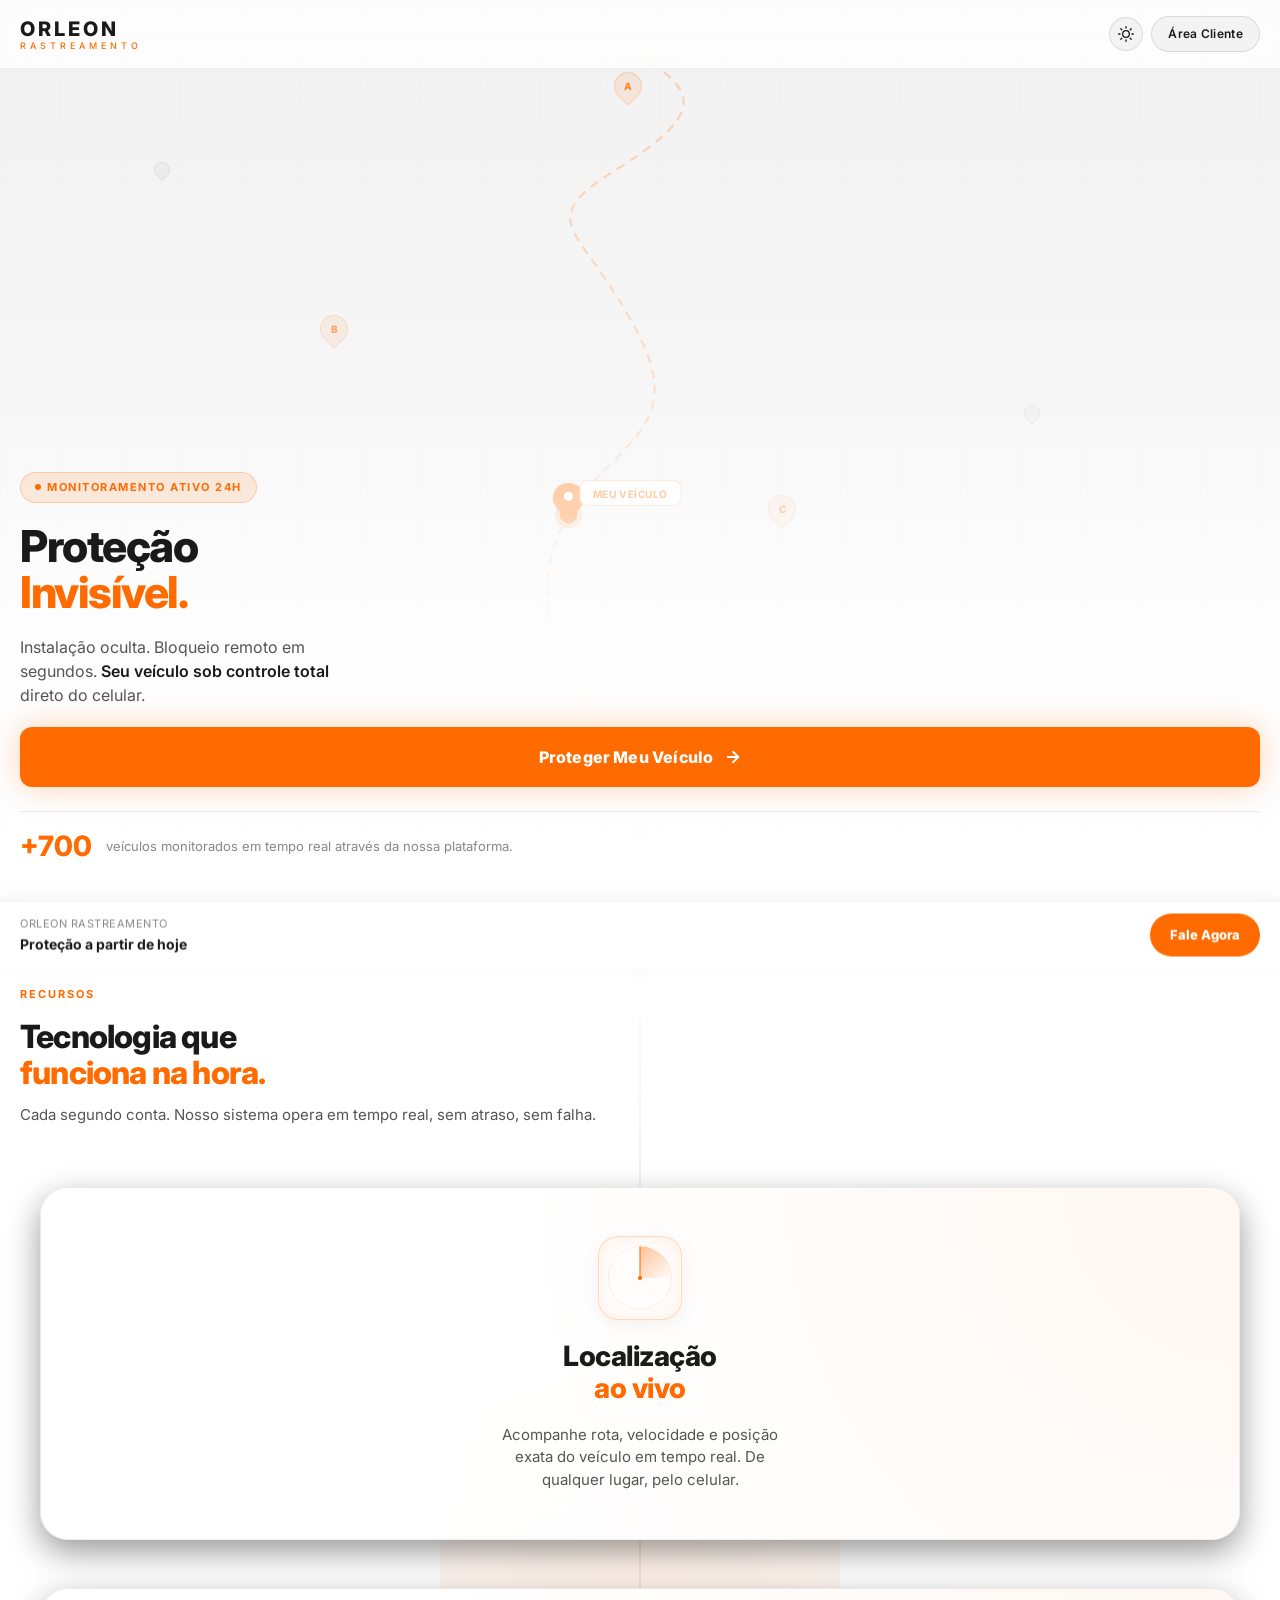
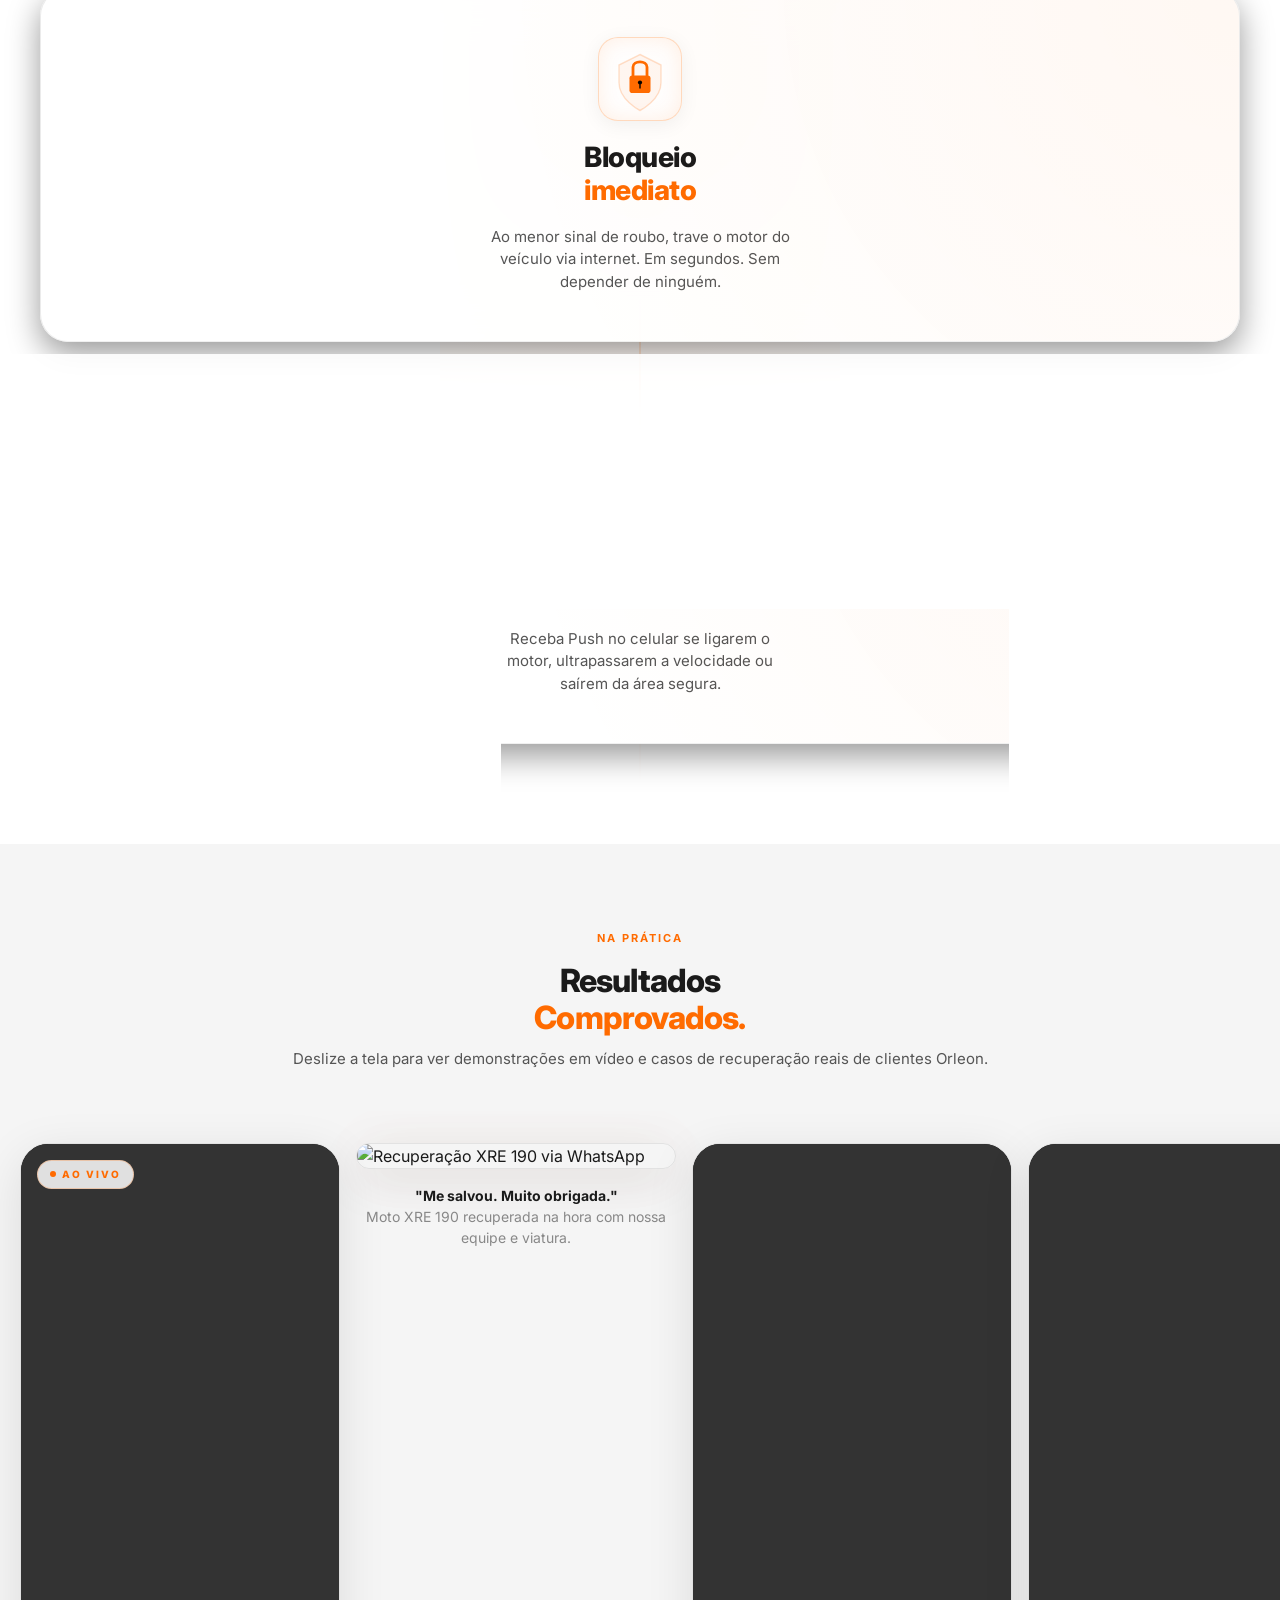
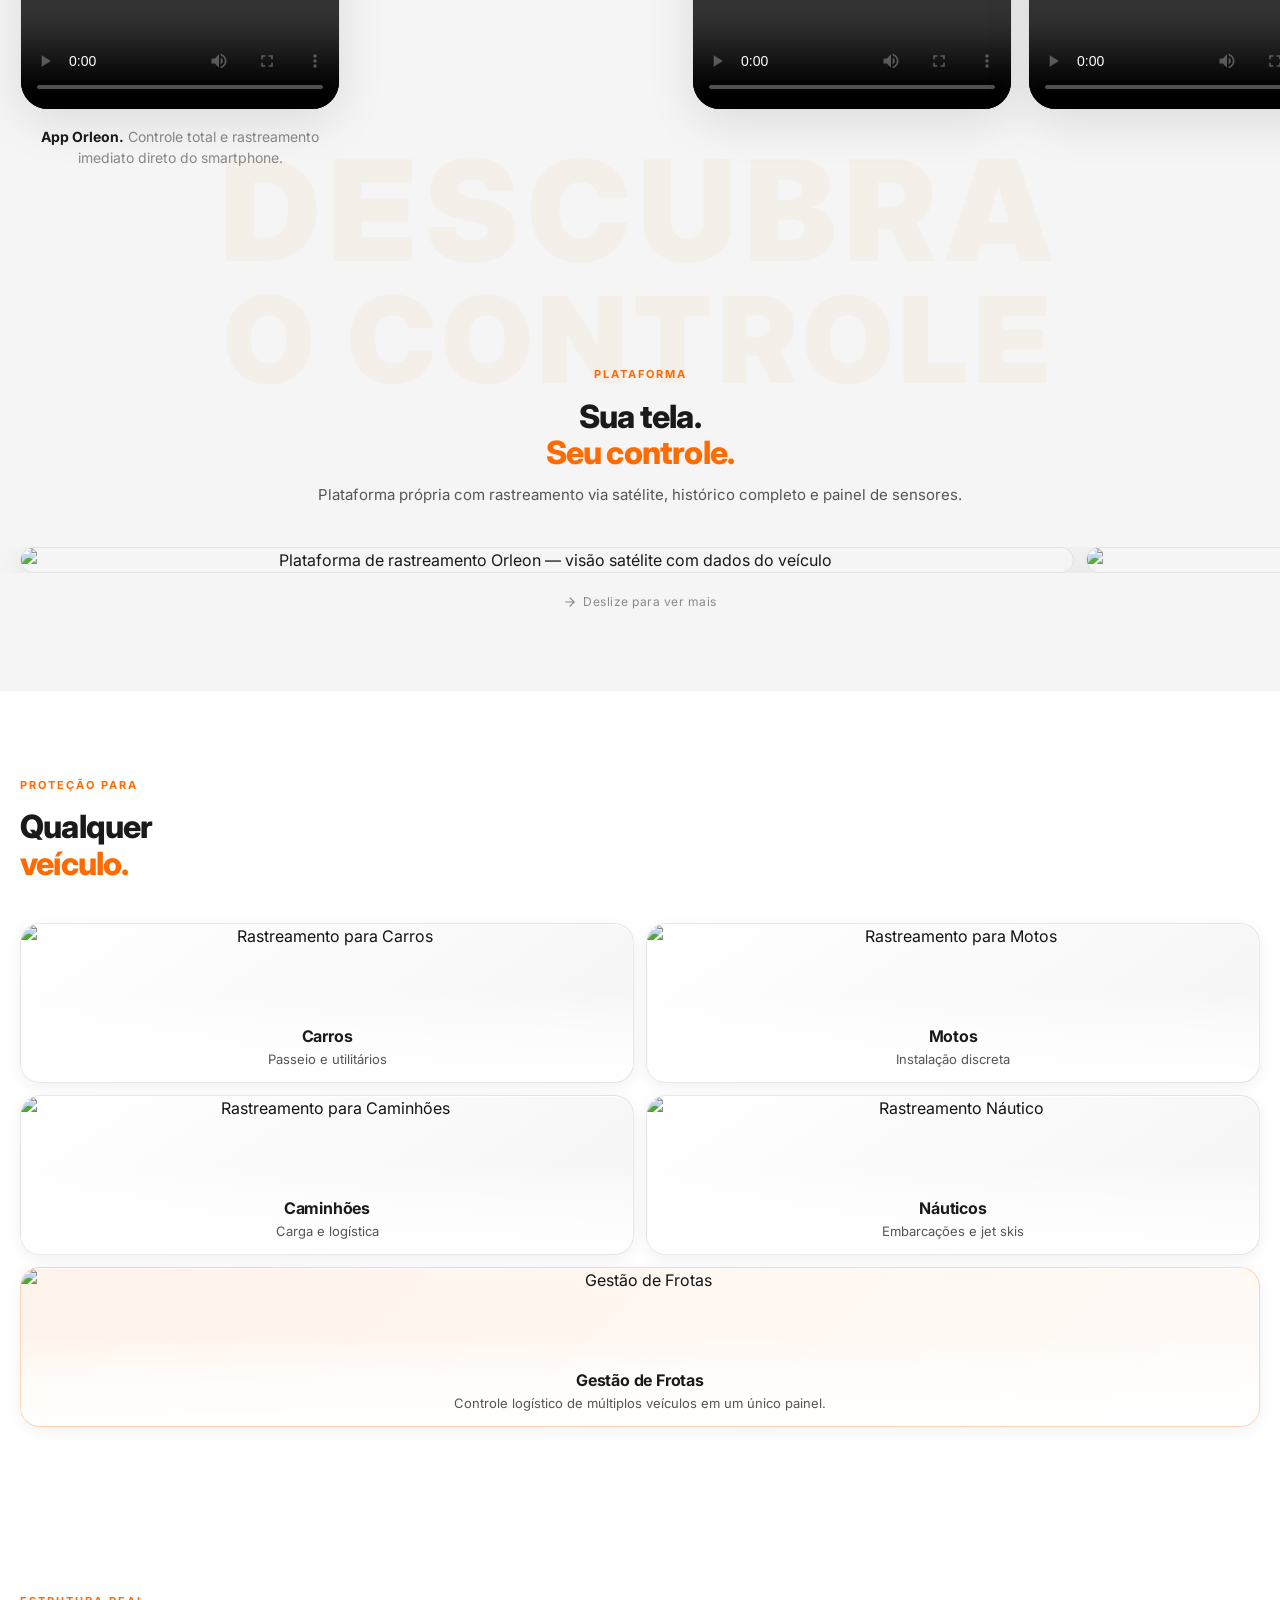
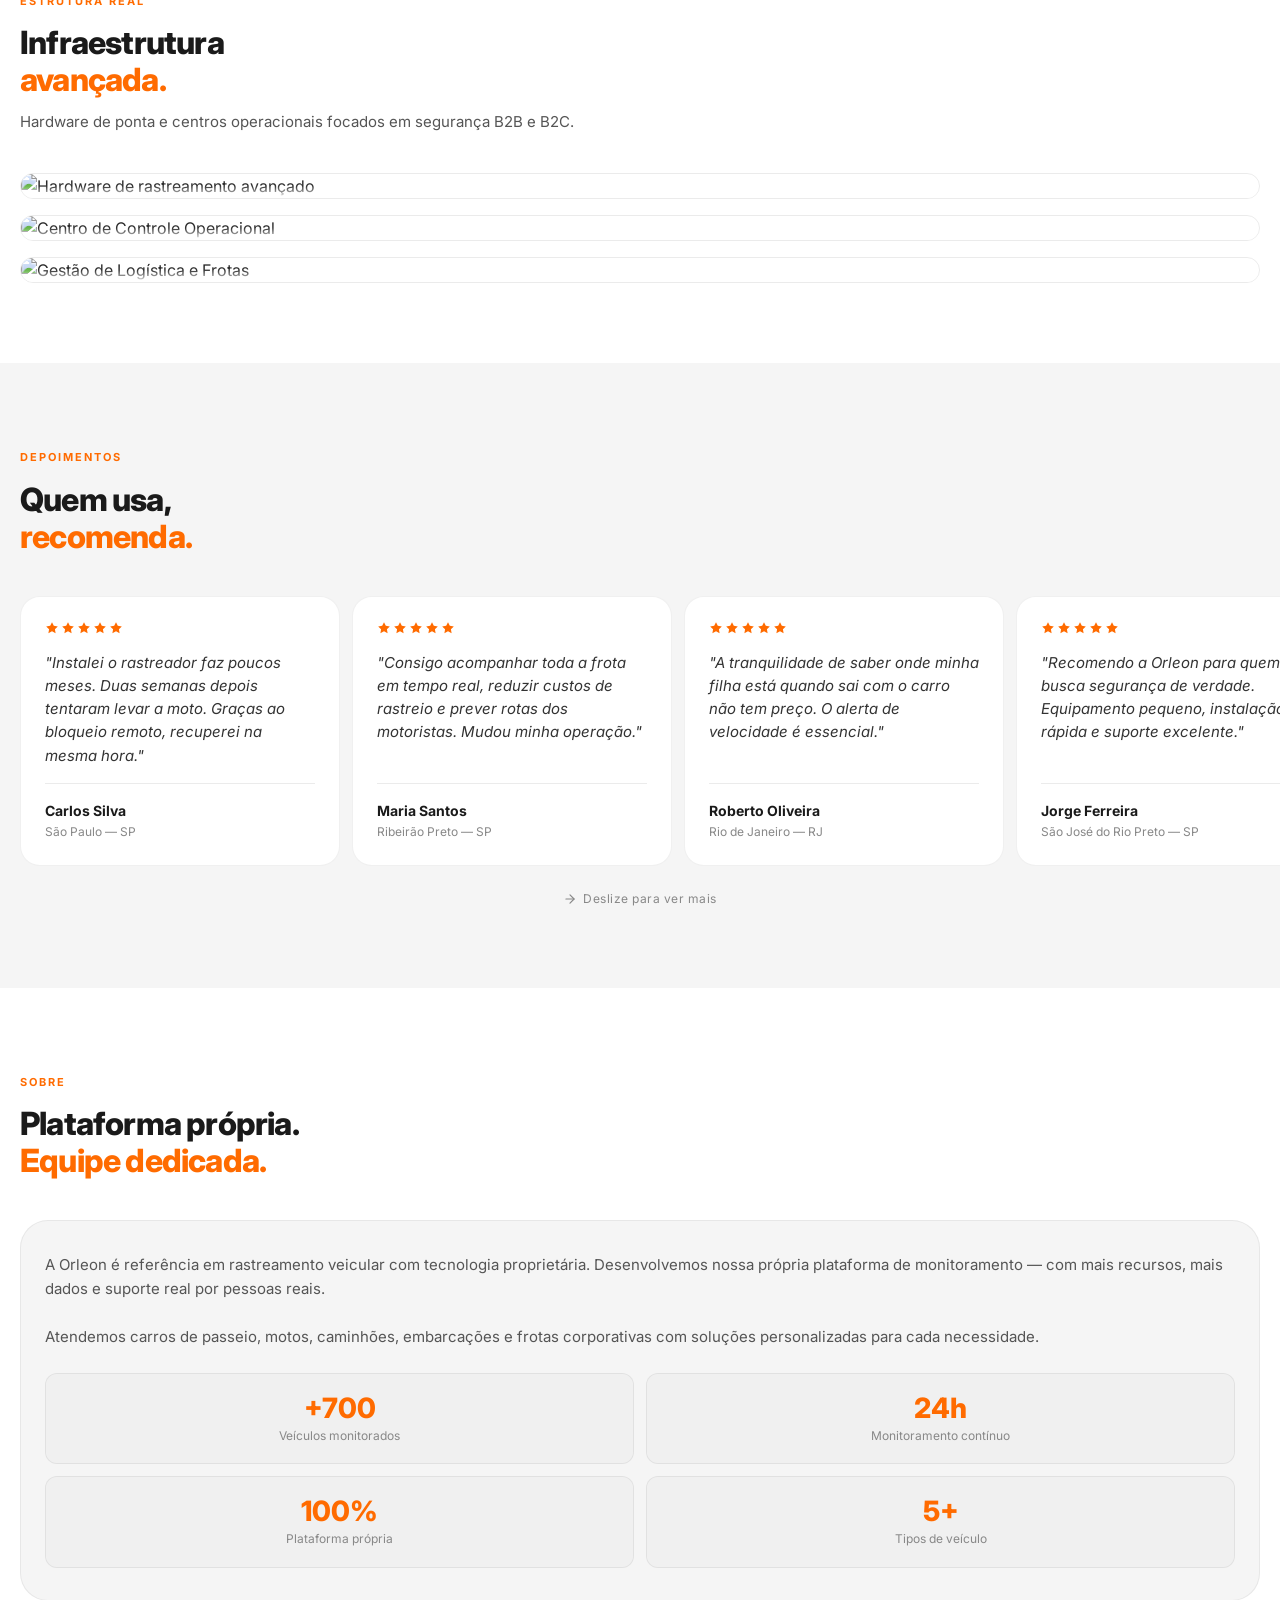
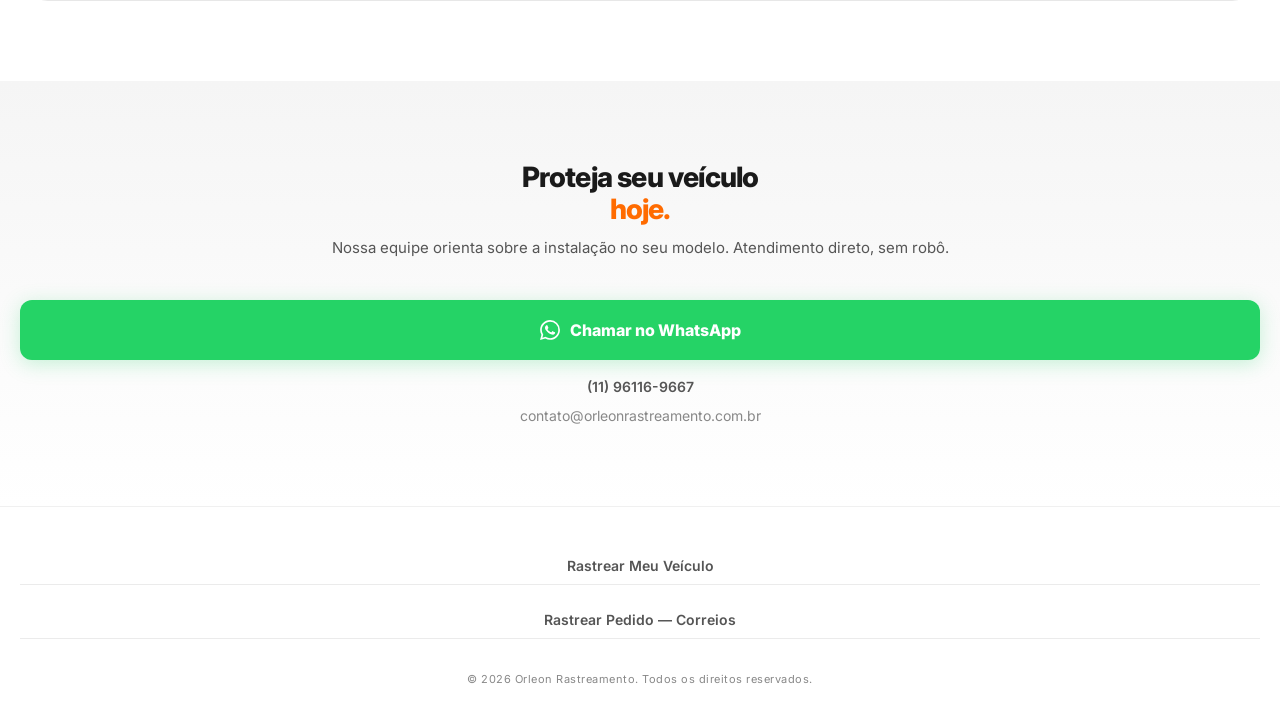
==== commit 28ec4c24: "feat: clean project setup with essential files only" ====
--- a/index.html
+++ b/index.html
@@ -7,13 +7,15 @@
     <title>Orleon Rastreamento — Proteção Veicular em Tempo Real</title>
     <meta name="description"
         content="Rastreamento veicular invisível com bloqueio remoto. Proteja carros, motos, caminhões e frotas. Monitoramento 24h com plataforma própria.">
-    <link rel="icon" type="image/png" href="media/sobre.png">
-    <link rel="apple-touch-icon" href="media/sobre.png">
+    <link rel="icon" type="image/png" href="../site_orleon/media/sobre.png">
+    <link rel="apple-touch-icon" href="../site_orleon/media/sobre.png">
     <meta property="og:title" content="Orleon Rastreamento — Proteção Veicular em Tempo Real">
-    <meta property="og:description" content="Rastreamento veicular invisível com bloqueio remoto. Monitoramento 24h com plataforma própria.">
-    <meta property="og:image" content="media/sobre.png">
+    <meta property="og:description"
+        content="Rastreamento veicular invisível com bloqueio remoto. Monitoramento 24h com plataforma própria.">
+    <meta property="og:image" content="../site_orleon/media/sobre.png">
     <meta property="og:type" content="website">
     <link rel="stylesheet" href="style.css">
+    <link id="theme-light-css" rel="stylesheet" href="theme-light.css">
     <link rel="preconnect" href="https://fonts.googleapis.com">
     <link rel="preconnect" href="https://fonts.gstatic.com" crossorigin>
     <link href="https://fonts.googleapis.com/css2?family=Inter:wght@400;500;600;700;800&display=swap" rel="stylesheet">
@@ -29,7 +31,24 @@
             <span class="brand">ORLEON</span>
             <span class="sub">RASTREAMENTO</span>
         </div>
-        <a href="https://orleongps.com.br/login" class="nav-btn" id="btn-login">Área Cliente</a>
+        <div style="display: flex; gap: 8px; align-items: center;">
+            <button class="nav-btn" id="btn-theme-toggle" aria-label="Alternar Tema"
+                style="padding: 8px; display: flex; align-items: center; justify-content: center; cursor: pointer;">
+                <svg viewBox="0 0 24 24" fill="none" stroke="currentColor" stroke-width="2" stroke-linecap="round"
+                    stroke-linejoin="round" style="width: 16px; height: 16px;">
+                    <circle cx="12" cy="12" r="5"></circle>
+                    <line x1="12" y1="1" x2="12" y2="3"></line>
+                    <line x1="12" y1="21" x2="12" y2="23"></line>
+                    <line x1="4.22" y1="4.22" x2="5.64" y2="5.64"></line>
+                    <line x1="18.36" y1="18.36" x2="19.78" y2="19.78"></line>
+                    <line x1="1" y1="12" x2="3" y2="12"></line>
+                    <line x1="21" y1="12" x2="23" y2="12"></line>
+                    <line x1="4.22" y1="19.78" x2="5.64" y2="18.36"></line>
+                    <line x1="18.36" y1="5.64" x2="19.78" y2="4.22"></line>
+                </svg>
+            </button>
+            <a href="https://orleongps.com.br/login" class="nav-btn" id="btn-login">Área Cliente</a>
+        </div>
     </header>
 
     <!-- ============================
@@ -42,12 +61,13 @@
                 <svg viewBox="0 0 400 800" class="route-path">
                     <!-- Rota principal (rastreado) -->
                     <path d="M200 750 C200 650, 100 600, 120 500 S250 400, 200 300 S100 200, 180 150 S250 80, 200 50"
-                        stroke="rgba(168,255,0,0.3)" stroke-width="2" fill="none" stroke-dasharray="8 6" />
-                    <circle r="8" fill="#A8FF00">
+                        stroke="currentColor" stroke-opacity="0.3" stroke-width="2" fill="none"
+                        stroke-dasharray="8 6" />
+                    <circle r="8" fill="currentColor">
                         <animateMotion dur="6s" repeatCount="indefinite"
                             path="M200 750 C200 650, 100 600, 120 500 S250 400, 200 300 S100 200, 180 150 S250 80, 200 50" />
                     </circle>
-                    <circle r="8" fill="#A8FF00" opacity="0.4">
+                    <circle r="8" fill="currentColor" opacity="0.4">
                         <animateMotion dur="6s" repeatCount="indefinite"
                             path="M200 750 C200 650, 100 600, 120 500 S250 400, 200 300 S100 200, 180 150 S250 80, 200 50" />
                         <animate attributeName="r" values="8;24;8" dur="2s" repeatCount="indefinite" />
@@ -61,12 +81,13 @@
                         <!-- Pin shape -->
                         <path
                             d="M0 -28 C-8 -28, -14 -22, -14 -14 C-14 -6, 0 4, 0 4 C0 4, 14 -6, 14 -14 C14 -22, 8 -28, 0 -28 Z"
-                            fill="#A8FF00" opacity="0.9" />
-                        <circle cx="0" cy="-16" r="4" fill="#050505" />
+                            fill="currentColor" opacity="0.9" />
+                        <circle cx="0" cy="-16" r="4" fill="var(--bg-dark, #050505)" />
                         <!-- Tooltip -->
-                        <rect x="10" y="-30" width="90" height="22" rx="6" fill="rgba(5,5,5,0.85)"
-                            stroke="rgba(168,255,0,0.3)" stroke-width="1" />
-                        <text x="55" y="-15" text-anchor="middle" fill="#A8FF00" font-size="9" font-weight="700"
+                        <rect x="10" y="-30" width="90" height="22" rx="6"
+                            fill="var(--bg-surface-dark, rgba(5,5,5,0.85))" stroke="currentColor" stroke-opacity="0.3"
+                            stroke-width="1" />
+                        <text x="55" y="-15" text-anchor="middle" fill="currentColor" font-size="9" font-weight="700"
                             font-family="Inter, sans-serif" letter-spacing="0.5">MEU VEÍCULO</text>
                     </g>
 
@@ -128,7 +149,46 @@
                 Monitoramento Ativo 24h
             </div>
 
-            <h1>Proteção<br><span class="accent">Invisível.</span></h1>
+            <h1><span id="g-word1">Proteção</span><br><span id="g-word2" class="accent">Invisível.</span></h1>
+            <script>
+                (function () {
+                    const w1 = document.getElementById('g-word1');
+                    const w2 = document.getElementById('g-word2');
+                    const chars = "AX01ZW&%#@$>[k]8*!?XQ";
+                    const s1 = { t1: "Proteção", c1: "", t2: "Invisível.", c2: "accent" };
+                    const s2 = { t1: "Proteção", c1: "accent", t2: "Orleon.", c2: "" };
+                    let toS2 = false;
+
+                    function runGlitch(el, finalStr, finalClass) {
+                        el.className = finalClass;
+                        let ticks = 0;
+                        let speed = 40;
+                        let id = setInterval(() => {
+                            let curr = "";
+                            for (let i = 0; i < finalStr.length; i++) {
+                                if (ticks > 6 + i * 1.2) {
+                                    curr += finalStr[i];
+                                } else {
+                                    curr += chars[Math.floor(Math.random() * chars.length)];
+                                }
+                            }
+                            el.innerText = curr;
+                            ticks++;
+                            if (ticks > 6 + finalStr.length * 1.2) {
+                                clearInterval(id);
+                                el.innerText = finalStr;
+                            }
+                        }, speed);
+                    }
+
+                    setInterval(() => {
+                        toS2 = !toS2;
+                        let state = toS2 ? s2 : s1;
+                        runGlitch(w1, state.t1, state.c1);
+                        setTimeout(() => runGlitch(w2, state.t2, state.c2), 250);
+                    }, 4000);
+                })();
+            </script>
 
             <p class="hero-description">
                 Instalação oculta. Bloqueio remoto em segundos.
@@ -145,8 +205,8 @@
             </a>
 
             <div class="proof-bar">
-                <span class="proof-number">+500</span>
-                <span class="proof-text">veículos recuperados com sucesso através da nossa plataforma.</span>
+                <span class="proof-number">+700</span>
+                <span class="proof-text">veículos monitorados em tempo real através da nossa plataforma.</span>
             </div>
         </div>
     </section>
@@ -155,83 +215,179 @@
          FEATURES — Apple-style Stacked
          ============================ -->
     <section class="section feature-showcase" id="features">
-        <div class="section-header reveal">
+        <div class="section-header reveal-blur">
             <div class="section-label">Recursos</div>
             <h2 class="section-title">Tecnologia que<br><span class="accent">funciona na hora.</span></h2>
             <p class="section-sub">Cada segundo conta. Nosso sistema opera em tempo real, sem atraso, sem falha.</p>
         </div>
 
-        <div class="feature-item reveal">
-            <div class="feature-icon-wrap">
-                <svg viewBox="0 0 24 24" fill="none" stroke="currentColor" stroke-width="2" stroke-linecap="round"
-                    stroke-linejoin="round">
-                    <circle cx="12" cy="12" r="10"></circle>
-                    <polyline points="12 6 12 12 16 14"></polyline>
-                </svg>
-            </div>
-            <div class="feature-big-text">Localização<br><span class="accent">ao vivo.</span></div>
-            <p class="feature-desc">Acompanhe rota, velocidade e posição exata do veículo em tempo real. De qualquer
-                lugar, pelo celular.</p>
-        </div>
-
-        <div class="feature-item reveal">
-            <div class="feature-icon-wrap">
-                <svg viewBox="0 0 24 24" fill="none" stroke="currentColor" stroke-width="2" stroke-linecap="round"
-                    stroke-linejoin="round">
-                    <rect x="3" y="11" width="18" height="11" rx="2" ry="2"></rect>
-                    <path d="M7 11V7a5 5 0 0 1 10 0v4"></path>
-                </svg>
-            </div>
-            <div class="feature-big-text">Bloqueio<br><span class="accent">imediato.</span></div>
-            <p class="feature-desc">Ao menor sinal de roubo, trave o motor do veículo via internet. Em segundos. Sem
-                depender de ninguém.</p>
-        </div>
-
-        <div class="feature-item reveal">
-            <div class="feature-icon-wrap">
-                <svg viewBox="0 0 24 24" fill="none" stroke="currentColor" stroke-width="2" stroke-linecap="round"
-                    stroke-linejoin="round">
-                    <path d="M18 8A6 6 0 0 0 6 8c0 7-3 9-3 9h18s-3-2-3-9"></path>
-                    <path d="M13.73 21a2 2 0 0 1-3.46 0"></path>
-                </svg>
-            </div>
-            <div class="feature-big-text">Alertas<br><span class="accent">instantâneos.</span></div>
-            <p class="feature-desc">Receba Push no celular se ligarem o motor, ultrapassarem a velocidade ou saírem da
-                área segura.</p>
+        <div class="showcase-timeline"></div>
+        <div class="feature-list">
+            <div class="feature-item reveal">
+                <div class="feature-icon-wrap animated-radar">
+                    <svg viewBox="0 0 100 100" class="radar-svg">
+                        <circle cx="50" cy="50" r="45" stroke="currentColor" stroke-opacity="0.15" stroke-width="1"
+                            fill="none" />
+                        <circle cx="50" cy="50" r="28" stroke="currentColor" stroke-opacity="0.1" stroke-width="1"
+                            fill="none" stroke-dasharray="2 4" />
+                        <circle cx="50" cy="50" r="10" stroke="currentColor" stroke-opacity="0.1" stroke-width="1"
+                            fill="none" />
+
+                        <g class="radar-sweep">
+                            <path d="M 50 50 L 50 5 A 45 45 0 0 1 95 50 Z" fill="url(#radarGradient)" />
+                            <line x1="50" y1="50" x2="50" y2="5" stroke="currentColor" stroke-width="1.5" />
+                        </g>
+
+                        <defs>
+                            <linearGradient id="radarGradient" x1="0%" y1="0%" x2="100%" y2="100%">
+                                <stop offset="0%" stop-color="currentColor" stop-opacity="0.4" />
+                                <stop offset="100%" stop-color="currentColor" stop-opacity="0" />
+                            </linearGradient>
+                        </defs>
+
+                        <circle cx="28" cy="35" r="3" fill="currentColor" class="ping ping-1" />
+                        <circle cx="70" cy="25" r="2" fill="currentColor" class="ping ping-2" />
+                        <circle cx="60" cy="65" r="4" fill="#FFF" class="ping ping-3" />
+                        <circle cx="50" cy="50" r="3" fill="currentColor" />
+                    </svg>
+                </div>
+                <div class="feature-big-text">Localização<br><span class="accent">ao vivo</span></div>
+                <p class="feature-desc">Acompanhe rota, velocidade e posição exata do veículo em tempo real. De qualquer
+                    lugar, pelo celular.</p>
+            </div>
+
+            <div class="feature-item reveal">
+                <div class="feature-icon-wrap animated-lock">
+                    <svg viewBox="0 0 100 100" class="lock-svg">
+                        <circle cx="50" cy="50" r="15" fill="none" class="lock-pulse" />
+                        <!-- Shield background -->
+                        <path d="M 50 15 L 80 30 L 80 55 C 80 80 50 95 50 95 C 50 95 20 80 20 55 L 20 30 Z"
+                            fill="currentColor" fill-opacity="0.05" stroke="currentColor" stroke-opacity="0.2"
+                            stroke-width="2" />
+                        <g class="lock-mechanism">
+                            <!-- Lock Arc -->
+                            <path class="shackle" d="M 40 45 L 40 33 C 40 23 60 23 60 33 L 60 45" fill="none"
+                                stroke="currentColor" stroke-width="4" stroke-linecap="round" />
+                            <!-- Lock Body -->
+                            <rect x="35" y="45" width="30" height="25" rx="4" fill="currentColor" />
+                            <circle cx="50" cy="55" r="3" fill="#000" />
+                            <path d="M 50 58 L 50 63" stroke="#000" stroke-width="2" stroke-linecap="round" />
+                        </g>
+                    </svg>
+                </div>
+                <div class="feature-big-text">Bloqueio<br><span class="accent">imediato</span></div>
+                <p class="feature-desc">Ao menor sinal de roubo, trave o motor do veículo via internet. Em segundos. Sem
+                    depender de ninguém.</p>
+            </div>
+
+            <div class="feature-item reveal">
+                <div class="feature-icon-wrap animated-alert">
+                    <svg viewBox="0 0 100 100" class="alert-svg">
+                        <!-- Notification Waves -->
+                        <g fill="none" stroke="currentColor" stroke-width="2" stroke-linecap="round">
+                            <path class="wave wave-1" d="M 72 40 Q 80 50 72 60" />
+                            <path class="wave wave-2" d="M 80 35 Q 90 50 80 65" />
+                            <path class="wave wave-1" d="M 28 40 Q 20 50 28 60" />
+                            <path class="wave wave-2" d="M 20 35 Q 10 50 20 65" />
+                        </g>
+                        <!-- Phone body -->
+                        <rect x="35" y="20" width="30" height="60" rx="4" fill="var(--bg-dark, #050505)"
+                            stroke="currentColor" stroke-opacity="0.5" stroke-width="2" />
+                        <line x1="45" y1="26" x2="55" y2="26" stroke="currentColor" stroke-opacity="0.2"
+                            stroke-width="2" stroke-linecap="round" />
+                        <!-- Push Notification Banner inside phone -->
+                        <rect class="push-banner bg" x="39" y="32" width="22" height="10" rx="2" fill="currentColor"
+                            fill-opacity="0.8" />
+                        <line class="push-banner line" x1="42" y1="37" x2="52" y2="37" stroke="#000" stroke-width="1.5"
+                            stroke-linecap="round" />
+                    </svg>
+                </div>
+                <div class="feature-big-text">Alertas<br><span class="accent">instantâneos</span></div>
+                <p class="feature-desc">Receba Push no celular se ligarem o motor, ultrapassarem a velocidade ou saírem
+                    da
+                    área segura.</p>
+            </div>
         </div>
     </section>
 
     <!-- ============================
-         VIDEO SHOWCASE — Propaganda
-         ============================ -->
-    <section class="section video-showcase" id="video">
-        <div class="section-header reveal" style="text-align: center;">
-            <div class="section-label" style="justify-content: center;">Veja na prática</div>
-            <h2 class="section-title">Controle total.<br><span class="accent">Na palma da mão.</span></h2>
-            <p class="section-sub" style="text-align: center;">Monitoramento em tempo real. Bloqueio instantâneo.
-                Alertas no seu celular. Tudo funcionando — agora.</p>
-        </div>
-
-        <div class="video-player reveal-scale">
-            <video loop playsinline controls>
-                <source src="media/video.mp4" type="video/mp4">
-            </video>
-            <div class="video-badge">
-                <span class="badge-dot"></span>
-                AO VIVO
-            </div>
-        </div>
-
-        <div class="video-cta reveal">
-            <p class="video-tagline">Veja como funciona. <strong>Sem promessa, sem enrolação.</strong></p>
-            <a href="https://wa.me/5511961169667" class="cta-secondary" id="cta-video">
-                Quero Proteger Meu Veículo
-                <svg viewBox="0 0 24 24" fill="none" stroke="currentColor" stroke-width="2.5" stroke-linecap="round"
-                    stroke-linejoin="round">
-                    <path d="M5 12h14" />
-                    <path d="m12 5 7 7-7 7" />
-                </svg>
-            </a>
+         SHOWCASE SECTION — Horizontal Media Scroll
+         ============================ -->
+    <section class="section showcase-section" id="showcase">
+        <div class="section-header reveal-blur" style="text-align: center;">
+            <div class="section-label" style="justify-content: center;">Na Prática</div>
+            <h2 class="section-title">Resultados<br><span class="accent">Comprovados.</span></h2>
+            <p class="section-sub" style="text-align: center;">Deslize a tela para ver demonstrações em vídeo e casos de
+                recuperação reais de clientes Orleon.</p>
+        </div>
+
+        <div class="showcase-scroll reveal">
+            <!-- App Video -->
+            <div class="showcase-card">
+                <div class="video-player">
+                    <video loop playsinline controls>
+                        <source src="../site_orleon/media/video.mp4" type="video/mp4">
+                    </video>
+                    <div class="video-badge">
+                        <span class="badge-dot"></span>
+                        AO VIVO
+                    </div>
+                </div>
+                <div class="showcase-caption">
+                    <p><strong>App Orleon.</strong> Controle total e rastreamento imediato direto do smartphone.</p>
+                </div>
+            </div>
+
+            <!-- WhatsApp Recovery -->
+            <div class="showcase-card">
+                <div class="proof-whatsapp">
+                    <img src="../site_orleon/media/foto1.jpeg" alt="Recuperação XRE 190 via WhatsApp" loading="lazy">
+                </div>
+                <div class="showcase-caption">
+                    <p><strong>"Me salvou. Muito obrigada."</strong><br>Moto XRE 190 recuperada na hora com nossa equipe
+                        e viatura.</p>
+                </div>
+            </div>
+
+            <!-- User Video 1 -->
+            <div class="showcase-card">
+                <div class="video-player">
+                    <video loop playsinline controls preload="metadata">
+                        <source src="../site_orleon/media/WhatsApp Video 2026-04-04 at 23.09.21.mp4" type="video/mp4">
+                    </video>
+                </div>
+            </div>
+
+            <!-- User Video 2 -->
+            <div class="showcase-card">
+                <div class="video-player">
+                    <video loop playsinline controls preload="metadata">
+                        <source src="../site_orleon/media/Gravação de tela de 2026-04-05 11-06-43.webm"
+                            type="video/webm">
+                    </video>
+                </div>
+            </div>
+
+            <!-- User Video 3 -->
+            <div class="showcase-card">
+                <div class="video-player">
+                    <video loop playsinline controls preload="metadata">
+                        <source src="../site_orleon/media/Gravação de tela de 2026-04-05 11-07-28.webm"
+                            type="video/webm">
+                    </video>
+                </div>
+            </div>
+
+            <!-- Final CTA Card in Scroll -->
+            <div class="showcase-card cta-card">
+                <div class="cta-inner">
+                    <h3>Sua vez</h3>
+                    <p>Não espere o pior acontecer. Fale com nossos consultores e agende a instalação.</p>
+                    <a href="https://wa.me/5511961169667" class="cta-secondary" style="width: 100%;">
+                        Proteger Veículo
+                    </a>
+                </div>
+            </div>
         </div>
     </section>
 
@@ -239,7 +395,7 @@
          PLATFORM — Real Screenshots
          ============================ -->
     <section class="platform-section" id="platform">
-        <div class="section-header reveal">
+        <div class="section-header reveal-blur">
             <div class="section-label">Plataforma</div>
             <h2 class="section-title">Sua tela.<br><span class="accent">Seu controle.</span></h2>
             <p class="section-sub">Plataforma própria com rastreamento via satélite, histórico completo e painel de
@@ -248,11 +404,11 @@
 
         <div class="platform-images">
             <div class="platform-img-wrap reveal-scale">
-                <img src="media/foto2.jpeg"
+                <img src="../site_orleon/media/foto2.jpeg"
                     alt="Plataforma de rastreamento Orleon — visão satélite com dados do veículo" loading="lazy">
             </div>
             <div class="platform-img-wrap reveal-scale reveal-delay-1">
-                <img src="media/foto3.jpeg"
+                <img src="../site_orleon/media/foto3.jpeg"
                     alt="Rastreamento de veículo em tempo real com endereço e condutor" loading="lazy">
             </div>
         </div>
@@ -271,106 +427,96 @@
          SERVICES — Vehicle Types
          ============================ -->
     <section class="section services-section" id="services">
-        <div class="section-header reveal">
+        <div class="section-header reveal-blur">
             <div class="section-label">Proteção para</div>
             <h2 class="section-title">Qualquer<br><span class="accent">veículo.</span></h2>
         </div>
 
         <div class="services-grid">
-            <div class="service-card reveal reveal-delay-1">
-                <div class="service-icon">
-                    <svg viewBox="0 0 24 24" fill="none" stroke="currentColor" stroke-width="1.8" stroke-linecap="round"
-                        stroke-linejoin="round">
-                        <path
-                            d="M19 17h2c.6 0 1-.4 1-1v-3c0-.9-.7-1.7-1.5-1.9L18 10l-2.7-3.6A2 2 0 0 0 13.7 5H6.3a2 2 0 0 0-1.6.9L2 9.5 .5 11.1c-.8.2-1.5 1-1.5 1.9v3c0 .6.4 1 1 1h2" />
-                        <circle cx="7" cy="17" r="2" />
-                        <circle cx="17" cy="17" r="2" />
-                    </svg>
-                </div>
-                <h3>Carros</h3>
-                <p>Passeio e utilitários</p>
-            </div>
-
-            <div class="service-card reveal reveal-delay-2">
-                <div class="service-icon">
-                    <svg viewBox="0 0 24 24" fill="none" stroke="currentColor" stroke-width="1.8" stroke-linecap="round"
-                        stroke-linejoin="round">
-                        <path d="M12 19v-7m0 0V5m0 7h7m-7 0H5" />
-                        <circle cx="12" cy="12" r="10" />
-                    </svg>
-                </div>
-                <h3>Motos</h3>
-                <p>Instalação discreta</p>
-            </div>
-
-            <div class="service-card reveal reveal-delay-3">
-                <div class="service-icon">
-                    <svg viewBox="0 0 24 24" fill="none" stroke="currentColor" stroke-width="1.8" stroke-linecap="round"
-                        stroke-linejoin="round">
-                        <rect x="1" y="8" width="22" height="10" rx="2" />
-                        <path d="M5 18v2m14-2v2" />
-                        <circle cx="7" cy="13" r="1.5" />
-                        <circle cx="17" cy="13" r="1.5" />
-                    </svg>
-                </div>
-                <h3>Caminhões</h3>
-                <p>Carga e logística</p>
-            </div>
-
-            <div class="service-card reveal reveal-delay-4">
-                <div class="service-icon">
-                    <svg viewBox="0 0 24 24" fill="none" stroke="currentColor" stroke-width="1.8" stroke-linecap="round"
-                        stroke-linejoin="round">
-                        <path d="M2 20l2-2m16 2l-2-2" />
-                        <path d="M4 18h16" />
-                        <path d="M4 18c0-4 3-12 8-12s8 8 8 12" />
-                    </svg>
-                </div>
-                <h3>Náuticos</h3>
-                <p>Embarcações e jet skis</p>
-            </div>
-
-            <div class="service-card featured reveal">
-                <div class="service-icon">
-                    <svg viewBox="0 0 24 24" fill="none" stroke="currentColor" stroke-width="1.8" stroke-linecap="round"
-                        stroke-linejoin="round">
-                        <path d="M12 22s8-4 8-10V5l-8-3-8 3v7c0 6 8 10 8 10z" />
-                    </svg>
-                </div>
-                <h3>Gestão de Frotas</h3>
-                <p>Controle total de múltiplos veículos. Rotas, motoristas e custos em um painel.</p>
+            <div class="service-card card-image-bg reveal reveal-delay-1">
+                <img class="bg-img" src="../site_orleon/media/cat_carro.png" alt="Rastreamento para Carros">
+                <div class="card-content">
+                    <h3>Carros</h3>
+                    <p>Passeio e utilitários</p>
+                </div>
+            </div>
+
+            <div class="service-card card-image-bg reveal reveal-delay-2">
+                <img class="bg-img" src="../site_orleon/media/cat_moto.png" alt="Rastreamento para Motos">
+                <div class="card-content">
+                    <h3>Motos</h3>
+                    <p>Instalação discreta</p>
+                </div>
+            </div>
+
+            <div class="service-card card-image-bg reveal reveal-delay-3">
+                <img class="bg-img" src="../site_orleon/media/cat_caminhao.png" alt="Rastreamento para Caminhões">
+                <div class="card-content">
+                    <h3>Caminhões</h3>
+                    <p>Carga e logística</p>
+                </div>
+            </div>
+
+            <div class="service-card card-image-bg reveal reveal-delay-4">
+                <img class="bg-img" src="../site_orleon/media/cat_nautico.png" alt="Rastreamento Náutico">
+                <div class="card-content">
+                    <h3>Náuticos</h3>
+                    <p>Embarcações e jet skis</p>
+                </div>
+            </div>
+
+            <div class="service-card card-image-bg featured reveal">
+                <img class="bg-img" src="../site_orleon/media/logistica_frota.png" alt="Gestão de Frotas">
+                <div class="card-content">
+                    <h3>Gestão de Frotas</h3>
+                    <p>Controle logístico de múltiplos veículos em um único painel.</p>
+                </div>
             </div>
         </div>
     </section>
 
     <!-- ============================
-         PROOF SECTION — WhatsApp Case
-         ============================ -->
-    <section class="section proof-section" id="proof">
-        <div class="section-header reveal">
-            <div class="section-label">Caso Real</div>
-            <h2 class="section-title">Recuperação<br><span class="accent">em minutos.</span></h2>
-            <p class="section-sub">Este print é de um cliente real. Moto recuperada com apoio da viatura, direto pela
-                plataforma Orleon.</p>
-        </div>
-
-        <div class="proof-whatsapp reveal-scale">
-            <img src="media/foto1.jpeg"
-                alt="Print de WhatsApp — cliente recuperando moto roubada com auxílio da polícia via rastreador Orleon"
-                loading="lazy">
-        </div>
-
-        <p class="proof-caption reveal">
-            <strong>"Peguei. Muito obrigada. Me salvou."</strong><br>
-            — Vitória, cliente Orleon. Moto XRE 190 recuperada no mesmo dia.
-        </p>
+         VISUAL PROOF — Infrastructure
+         ============================ -->
+    <section class="section visual-proof" id="infra">
+        <div class="section-header reveal reveal-blur">
+            <div class="section-label">Estrutura Real</div>
+            <h2 class="section-title">Infraestrutura<br><span class="accent">avançada.</span></h2>
+            <p class="section-sub">Hardware de ponta e centros operacionais focados em segurança B2B e B2C.</p>
+        </div>
+
+        <div class="visual-grid">
+            <div class="visual-item reveal-scale">
+                <img src="../site_orleon/media/hardware_rastreador.png" alt="Hardware de rastreamento avançado">
+                <div class="visual-caption">
+                    <h3>Tecnologia Embarcada</h3>
+                    <p>Equipamentos modernos, ocultos e testados rigorosamente.</p>
+                </div>
+            </div>
+
+            <div class="visual-item reveal-scale reveal-delay-1">
+                <img src="../site_orleon/media/centro_monitoramento.png" alt="Centro de Controle Operacional">
+                <div class="visual-caption">
+                    <h3>Centro de Monitoramento</h3>
+                    <p>Controle de telemetria e segurança em tempo real.</p>
+                </div>
+            </div>
+
+            <div class="visual-item reveal-scale reveal-delay-2">
+                <img src="../site_orleon/media/logistica_frota.png" alt="Gestão de Logística e Frotas">
+                <div class="visual-caption">
+                    <h3>Gestão de Frotas</h3>
+                    <p>Controle logístico completo para empresas de todos os tamanhos.</p>
+                </div>
+            </div>
+        </div>
     </section>
 
     <!-- ============================
          TESTIMONIALS — Horizontal Scroll
          ============================ -->
     <section class="testimonials-section" id="testimonials">
-        <div class="section-header reveal">
+        <div class="section-header reveal reveal-blur">
             <div class="section-label">Depoimentos</div>
             <h2 class="section-title">Quem usa,<br><span class="accent">recomenda.</span></h2>
         </div>
@@ -515,7 +661,7 @@
          ABOUT — Company
          ============================ -->
     <section class="section about-section" id="about">
-        <div class="section-header reveal">
+        <div class="section-header reveal reveal-blur">
             <div class="section-label">Sobre</div>
             <h2 class="section-title">Plataforma própria.<br><span class="accent">Equipe dedicada.</span></h2>
         </div>
@@ -532,8 +678,8 @@
 
             <div class="about-stats">
                 <div class="stat-item">
-                    <div class="stat-number">+500</div>
-                    <div class="stat-label">Veículos recuperados</div>
+                    <div class="stat-number">+700</div>
+                    <div class="stat-label">Veículos monitorados</div>
                 </div>
                 <div class="stat-item">
                     <div class="stat-number">24h</div>
@@ -555,7 +701,7 @@
          CTA FINAL + FOOTER
          ============================ -->
     <section class="section cta-section" id="contact">
-        <div class="section-header reveal">
+        <div class="section-header reveal reveal-blur">
             <h2 class="section-title">Proteja seu veículo<br><span class="accent">hoje.</span></h2>
             <p class="section-sub">Nossa equipe orienta sobre a instalação no seu modelo. Atendimento direto, sem robô.
             </p>
@@ -598,7 +744,7 @@
          ============================ -->
     <script>
         // Scroll Reveal
-        const revealElements = document.querySelectorAll('.reveal, .reveal-scale');
+        const revealElements = document.querySelectorAll('.reveal, .reveal-scale, .reveal-blur');
 
         const revealObserver = new IntersectionObserver((entries) => {
             entries.forEach(entry => {
@@ -648,12 +794,41 @@
         window.addEventListener('scroll', () => {
             const currentScroll = window.scrollY;
             if (currentScroll > 50) {
-                navbar.style.background = 'rgba(5, 5, 5, 0.95)';
+                navbar.style.background = getComputedStyle(document.documentElement).getPropertyValue('--navbar-bg-scroll').trim();
             } else {
-                navbar.style.background = 'rgba(5, 5, 5, 0.75)';
+                navbar.style.background = getComputedStyle(document.documentElement).getPropertyValue('--navbar-bg').trim();
             }
             lastScroll = currentScroll;
         }, { passive: true });
+        // Theme Toggle Logic
+        const themeToggleBtn = document.getElementById('btn-theme-toggle');
+        const themeLightCss = document.getElementById('theme-light-css');
+        let isLightMode = true; // Since the link is active by default
+
+        themeToggleBtn.addEventListener('click', () => {
+            isLightMode = !isLightMode;
+            themeLightCss.disabled = !isLightMode;
+
+            // Icon transition (Sun / Moon)
+            const iconSvg = themeToggleBtn.querySelector('svg');
+            if (isLightMode) {
+                iconSvg.innerHTML = `
+                    <circle cx="12" cy="12" r="5"></circle>
+                    <line x1="12" y1="1" x2="12" y2="3"></line>
+                    <line x1="12" y1="21" x2="12" y2="23"></line>
+                    <line x1="4.22" y1="4.22" x2="5.64" y2="5.64"></line>
+                    <line x1="18.36" y1="18.36" x2="19.78" y2="19.78"></line>
+                    <line x1="1" y1="12" x2="3" y2="12"></line>
+                    <line x1="21" y1="12" x2="23" y2="12"></line>
+                    <line x1="4.22" y1="19.78" x2="5.64" y2="18.36"></line>
+                    <line x1="18.36" y1="5.64" x2="19.78" y2="4.22"></line>
+                `;
+            } else {
+                iconSvg.innerHTML = `
+                    <path d="M21 12.79A9 9 0 1 1 11.21 3 7 7 0 0 0 21 12.79z"></path>
+                `;
+            }
+        });
     </script>
 </body>
 
--- a/style.css
+++ b/style.css
@@ -10,11 +10,30 @@
     --accent: #A8FF00;
     --accent-dim: rgba(168, 255, 0, 0.15);
     --accent-glow: rgba(168, 255, 0, 0.3);
+    --accent-solid: rgba(168, 255, 0, 1);
+    --accent-03: rgba(168, 255, 0, 0.03);
+    --accent-05: rgba(168, 255, 0, 0.05);
+    --accent-08: rgba(168, 255, 0, 0.08);
+    --accent-10: rgba(168, 255, 0, 0.1);
+    --accent-12: rgba(168, 255, 0, 0.12);
+    --accent-15: rgba(168, 255, 0, 0.15);
+    --accent-20: rgba(168, 255, 0, 0.2);
+    --accent-40: rgba(168, 255, 0, 0.4);
+    --accent-50: rgba(168, 255, 0, 0.5);
+    --accent-80: rgba(168, 255, 0, 0.8);
     --text-main: #FFFFFF;
     --text-secondary: #A0A0A0;
     --text-muted: #666666;
     --border: rgba(255, 255, 255, 0.08);
     --border-accent: rgba(168, 255, 0, 0.25);
+    --bg-dark: #050505;
+    --bg-hero: #080C12;
+    --bg-surface-dark: rgba(5, 5, 5, 0.85);
+    --card-gradient-start: #1A1A1A;
+    --card-gradient-end: #0F0F0F;
+    --navbar-bg: rgba(5, 5, 5, 0.75);
+    --navbar-bg-scroll: rgba(5, 5, 5, 0.95);
+    --floating-bg: rgba(5, 5, 5, 0.9);
     --radius-sm: 12px;
     --radius-md: 20px;
     --radius-lg: 28px;
@@ -33,6 +52,7 @@
 html {
     scroll-behavior: smooth;
     -webkit-text-size-adjust: 100%;
+    overflow-x: hidden;
 }
 
 body {
@@ -70,7 +90,7 @@
     justify-content: space-between;
     align-items: center;
     z-index: 1000;
-    background: rgba(5, 5, 5, 0.75);
+    background: var(--navbar-bg);
     backdrop-filter: blur(20px);
     -webkit-backdrop-filter: blur(20px);
     border-bottom: 1px solid var(--border);
@@ -142,7 +162,7 @@
     height: 100%;
     z-index: 0;
     overflow: hidden;
-    background: #080C12;
+    background: var(--bg-hero);
 }
 
 /* Subtle grid lines to simulate map */
@@ -153,8 +173,8 @@
     width: 100%;
     height: 100%;
     background-image:
-        linear-gradient(rgba(168, 255, 0, 0.03) 1px, transparent 1px),
-        linear-gradient(90deg, rgba(168, 255, 0, 0.03) 1px, transparent 1px);
+        linear-gradient(var(--accent-03) 1px, transparent 1px),
+        linear-gradient(90deg, var(--accent-03) 1px, transparent 1px);
     background-size: 60px 60px;
     animation: mapDrift 20s linear infinite;
 }
@@ -165,6 +185,7 @@
     left: 0;
     width: 100%;
     height: 100%;
+    color: var(--accent);
 }
 
 .route-path {
@@ -185,8 +206,8 @@
     position: absolute;
     width: 28px;
     height: 28px;
-    background: rgba(168, 255, 0, 0.12);
-    border: 1px solid rgba(168, 255, 0, 0.25);
+    background: var(--accent-12);
+    border: 1px solid var(--border-accent);
     border-radius: 50% 50% 50% 0;
     transform: rotate(-45deg);
     display: flex;
@@ -385,13 +406,22 @@
     left: 50%;
     transform: translate(-50%, -50%);
     width: 80%;
-    max-width: 350px;
-    aspect-ratio: 1;
-    background: url('media/sobre.png') center / contain no-repeat;
-    opacity: 0.09;
+    max-width: 400px;
+    height: 80%;
+    background: radial-gradient(circle, var(--accent-10) 0%, transparent 70%);
     pointer-events: none;
     z-index: 0;
-    filter: grayscale(100%);
+}
+
+.showcase-timeline {
+    position: absolute;
+    top: 60px;
+    bottom: 60px;
+    left: 50%;
+    transform: translateX(-50%);
+    width: 2px;
+    background: linear-gradient(180deg, transparent 0%, var(--accent-15) 20%, var(--accent-15) 80%, transparent 100%);
+    z-index: 0;
 }
 
 .pin-small {
@@ -401,18 +431,49 @@
     border-color: rgba(255, 255, 255, 0.1) !important;
 }
 
+.feature-list {
+    position: relative;
+    z-index: 2;
+    display: flex;
+    flex-direction: column;
+    gap: 48px;
+    padding: 20px;
+}
+
 .feature-item {
-    padding: 60px 20px;
+    position: relative;
+    padding: 48px 24px;
     display: flex;
     flex-direction: column;
     align-items: center;
     text-align: center;
-    gap: 24px;
-    border-bottom: 1px solid var(--border);
-}
-
-.feature-item:last-child {
-    border-bottom: none;
+    gap: 20px;
+    background: var(--bg-surface-dark);
+    border: 1px solid var(--border);
+    border-radius: var(--radius-lg);
+    box-shadow: 0 12px 32px rgba(0, 0, 0, 0.4), inset 0 1px 0 rgba(255, 255, 255, 0.05);
+    backdrop-filter: blur(24px);
+    -webkit-backdrop-filter: blur(24px);
+    transition: transform 0.5s cubic-bezier(0.16, 1, 0.3, 1), box-shadow 0.5s, border-color 0.5s;
+    overflow: hidden;
+}
+
+.feature-item::after {
+    content: '';
+    position: absolute;
+    top: 0;
+    left: 0;
+    width: 100%;
+    height: 100%;
+    background: radial-gradient(circle at top right, var(--accent-05), transparent 60%);
+    pointer-events: none;
+}
+
+.feature-item:hover,
+.feature-item:active {
+    transform: translateY(-6px) scale(1.01);
+    box-shadow: 0 24px 60px rgba(0, 0, 0, 0.6), inset 0 1px 0 var(--border-accent);
+    border-color: var(--border-accent);
 }
 
 .feature-icon-wrap {
@@ -430,6 +491,218 @@
 .feature-icon-wrap svg {
     width: 28px;
     height: 28px;
+}
+
+/* Radar Animation (Inline) */
+.animated-radar {
+    width: 84px !important;
+    height: 84px !important;
+    padding: 6px;
+    background: var(--bg-surface-dark);
+    box-shadow: inset 0 0 20px var(--accent-10), 0 0 30px var(--accent-20);
+    border: 1px solid var(--border-accent);
+}
+
+.radar-svg {
+    width: 100% !important;
+    height: 100% !important;
+}
+
+.radar-sweep {
+    transform-origin: 50px 50px;
+    animation: radarSpin 3s linear infinite;
+}
+
+@keyframes radarSpin {
+    from {
+        transform: rotate(0deg);
+    }
+
+    to {
+        transform: rotate(360deg);
+    }
+}
+
+.ping {
+    opacity: 0;
+    transform-origin: center;
+}
+
+.ping-1 {
+    animation: pingFade 3s infinite 2.5s;
+}
+
+.ping-2 {
+    animation: pingFade 3s infinite 0.5s;
+}
+
+.ping-3 {
+    animation: pingFade 3s infinite 1.2s;
+}
+
+@keyframes pingFade {
+    0% {
+        opacity: 1;
+        transform: scale(1);
+    }
+
+    40% {
+        opacity: 0;
+        transform: scale(2.5);
+    }
+
+    100% {
+        opacity: 0;
+    }
+}
+
+/* Animated Lock */
+.animated-lock {
+    width: 84px !important;
+    height: 84px !important;
+    padding: 6px;
+    background: var(--bg-surface-dark);
+    box-shadow: inset 0 0 20px var(--accent-10), 0 0 30px var(--accent-20);
+    border: 1px solid var(--border-accent);
+}
+
+.lock-svg {
+    width: 100% !important;
+    height: 100% !important;
+}
+
+.shackle {
+    transform-origin: center;
+    animation: lockSnap 3s infinite ease-in-out;
+}
+
+@keyframes lockSnap {
+
+    0%,
+    15% {
+        transform: translateY(-6px);
+    }
+
+    30%,
+    80% {
+        transform: translateY(0);
+    }
+
+    95%,
+    100% {
+        transform: translateY(-6px);
+    }
+}
+
+.lock-pulse {
+    stroke: var(--accent-solid);
+    stroke-width: 4px;
+    opacity: 0;
+    transform-origin: center;
+    animation: lockRipple 3s infinite cubic-bezier(0.1, 0.8, 0.3, 1);
+}
+
+@keyframes lockRipple {
+
+    0%,
+    25% {
+        opacity: 0;
+        transform: scale(1);
+        stroke-width: 4px;
+    }
+
+    30% {
+        opacity: 0.8;
+        transform: scale(1);
+        stroke-width: 4px;
+    }
+
+    60% {
+        opacity: 0;
+        transform: scale(3);
+        stroke-width: 0.5px;
+    }
+
+    100% {
+        opacity: 0;
+    }
+}
+
+/* Animated Alert */
+.animated-alert {
+    width: 84px !important;
+    height: 84px !important;
+    padding: 6px;
+    background: var(--bg-surface-dark);
+    box-shadow: inset 0 0 20px var(--accent-10), 0 0 30px var(--accent-20);
+    border: 1px solid var(--border-accent);
+}
+
+.alert-svg {
+    width: 100% !important;
+    height: 100% !important;
+}
+
+.push-banner {
+    opacity: 0;
+    animation: pushPop 3s infinite ease-out;
+}
+
+@keyframes pushPop {
+
+    0%,
+    20% {
+        opacity: 0;
+        transform: translateY(-4px);
+    }
+
+    30%,
+    80% {
+        opacity: 1;
+        transform: translateY(0);
+    }
+
+    90%,
+    100% {
+        opacity: 0;
+        transform: translateY(-4px);
+    }
+}
+
+.wave {
+    opacity: 0;
+    transform-origin: center;
+}
+
+.wave-1 {
+    animation: waveEmit 3s infinite 0.2s;
+}
+
+.wave-2 {
+    animation: waveEmit 3s infinite 0.4s;
+}
+
+@keyframes waveEmit {
+
+    0%,
+    10% {
+        opacity: 0;
+        transform: scale(0.9);
+    }
+
+    20% {
+        opacity: 0.7;
+        transform: scale(1);
+    }
+
+    60% {
+        opacity: 0;
+        transform: scale(1.2);
+    }
+
+    100% {
+        opacity: 0;
+    }
 }
 
 .feature-big-text {
@@ -459,6 +732,26 @@
     text-align: center;
     background: var(--bg-card);
     overflow: hidden;
+    position: relative;
+}
+
+.platform-section::before {
+    content: 'O CONTROLE';
+    position: absolute;
+    top: 0;
+    left: 50%;
+    transform: translateX(-50%);
+    font-size: clamp(50px, 15vw, 120px);
+    font-weight: 900;
+    letter-spacing: 6px;
+    text-transform: uppercase;
+    color: var(--accent);
+    opacity: 0.04;
+    pointer-events: none;
+    white-space: nowrap;
+    z-index: 0;
+    line-height: 1;
+    user-select: none;
 }
 
 .platform-images {
@@ -525,33 +818,45 @@
 }
 
 .service-card {
-    background: var(--bg-card);
-    border: 1px solid var(--border);
+    background: linear-gradient(145deg, var(--card-gradient-start) 0%, var(--card-gradient-end) 100%);
+    border: 1px solid rgba(255, 255, 255, 0.12);
     border-radius: var(--radius-md);
     padding: 24px 16px;
     display: flex;
     flex-direction: column;
     align-items: center;
     text-align: center;
-    gap: 12px;
+    gap: 14px;
+    box-shadow: inset 0 1px 0 rgba(255, 255, 255, 0.08), 0 8px 24px rgba(0, 0, 0, 0.6);
     transition: all 0.3s ease;
 }
 
 .service-card.featured {
     grid-column: 1 / -1;
-    background: linear-gradient(135deg, rgba(168, 255, 0, 0.08), rgba(168, 255, 0, 0.02));
+    background: linear-gradient(135deg, var(--accent-08), var(--accent-03));
     border-color: var(--border-accent);
 }
 
 .service-icon {
-    width: 48px;
-    height: 48px;
+    width: 76px;
+    height: 76px;
     display: flex;
     align-items: center;
     justify-content: center;
-    background: var(--accent-dim);
-    border-radius: var(--radius-sm);
-    color: var(--accent);
+    background: #000;
+    border-radius: 50%;
+    overflow: hidden;
+    color: var(--accent);
+    margin-bottom: 6px;
+    border: 2px solid var(--accent-40);
+    box-shadow: 0 4px 16px var(--accent-15);
+}
+
+.service-icon img {
+    width: 100%;
+    height: 100%;
+    object-fit: cover;
+    filter: brightness(1.1) contrast(1.05);
 }
 
 .service-icon svg {
@@ -572,43 +877,139 @@
 }
 
 /* ============================================
+   VARIAÇÃO TESTE - IMAGEM DE BACKGROUND
+   ============================================ */
+.service-card.card-image-bg {
+    position: relative;
+    padding: 0;
+    overflow: hidden;
+    justify-content: flex-end;
+    min-height: 160px;
+}
+
+.service-card.card-image-bg .bg-img {
+    position: absolute;
+    top: 0;
+    left: 0;
+    width: 100%;
+    height: 100%;
+    object-fit: cover;
+    z-index: 0;
+    filter: brightness(0.95) contrast(1.05);
+    transition: transform 0.4s ease;
+}
+
+.service-card.card-image-bg:active .bg-img {
+    transform: scale(1.05);
+}
+
+.service-card.card-image-bg .card-content {
+    position: relative;
+    z-index: 1;
+    background: linear-gradient(to top, rgba(0, 0, 0, 0.9) 0%, rgba(0, 0, 0, 0.3) 60%, transparent 100%);
+    width: 100%;
+    padding: 32px 14px 14px;
+    display: flex;
+    flex-direction: column;
+    align-items: center;
+    text-align: center;
+    gap: 2px;
+}
+
+.service-card.card-image-bg h3 {
+    text-shadow: 0 2px 4px rgba(0, 0, 0, 0.8);
+    font-size: 16px;
+    color: #fff;
+}
+
+.service-card.card-image-bg p {
+    color: #D0D0D0;
+}
+
+/* ============================================
    PROOF — WhatsApp Case (Real Recovery)
    ============================================ */
 
-.proof-section {
-    padding: 80px 20px;
-    background: var(--bg);
-    text-align: center;
-}
-
 .proof-whatsapp {
-    margin-top: 32px;
     border-radius: var(--radius-lg);
     overflow: hidden;
     border: 1px solid var(--border);
     box-shadow:
         0 12px 48px rgba(0, 0, 0, 0.6),
-        0 0 60px rgba(168, 255, 0, 0.05);
-    max-width: 320px;
-    margin-left: auto;
-    margin-right: auto;
+        0 0 60px var(--accent-05);
 }
 
 .proof-whatsapp img {
     width: 100%;
     height: auto;
-}
-
-.proof-caption {
-    margin-top: 24px;
+    display: block;
+}
+
+.proof-caption strong {
+    color: var(--accent);
+    font-weight: 600;
+}
+
+/* ============================================
+   VISUAL PROOF — Image Grid
+   ============================================ */
+
+.visual-proof {
+    padding: 80px 20px;
+    background: var(--bg);
+}
+
+.visual-grid {
+    display: flex;
+    flex-direction: column;
+    gap: 16px;
+}
+
+.visual-item {
+    position: relative;
+    border-radius: var(--radius-md);
+    overflow: hidden;
+    border: 1px solid var(--border);
+}
+
+.visual-item img {
+    width: 100%;
+    height: auto;
+    display: block;
+    filter: brightness(0.85) contrast(1.1);
+}
+
+.visual-item::after {
+    content: '';
+    position: absolute;
+    top: 0;
+    left: 0;
+    width: 100%;
+    height: 100%;
+    background: linear-gradient(to top, rgba(5, 5, 5, 0.95) 0%, rgba(5, 5, 5, 0.1) 50%, transparent 100%);
+    pointer-events: none;
+}
+
+.visual-caption {
+    position: absolute;
+    bottom: 0;
+    left: 0;
+    width: 100%;
+    padding: 24px;
+    z-index: 2;
+}
+
+.visual-caption h3 {
+    font-size: 16px;
+    font-weight: 700;
+    color: var(--text-main);
+    margin-bottom: 4px;
+    letter-spacing: -0.2px;
+}
+
+.visual-caption p {
     font-size: 13px;
-    color: var(--text-muted);
-    line-height: 1.5;
-}
-
-.proof-caption strong {
-    color: var(--accent);
-    font-weight: 600;
+    color: var(--text-secondary);
 }
 
 /* ============================================
@@ -856,7 +1257,7 @@
     width: 100%;
     padding: 12px 20px;
     padding-bottom: calc(12px + env(safe-area-inset-bottom));
-    background: rgba(5, 5, 5, 0.9);
+    background: var(--floating-bg);
     backdrop-filter: blur(20px);
     -webkit-backdrop-filter: blur(20px);
     border-top: 1px solid var(--border);
@@ -922,6 +1323,19 @@
     transform: translateY(0);
 }
 
+.reveal-blur {
+    opacity: 0;
+    filter: blur(12px);
+    transform: translateY(20px) scale(1.96);
+    transition: all 1.9s cubic-bezier(0.16, 1, 0.3, 1);
+}
+
+.reveal-blur.visible {
+    opacity: 1;
+    filter: blur(0);
+    transform: translateY(0) scale(1);
+}
+
 .reveal-delay-1 {
     transition-delay: 0.1s;
 }
@@ -958,10 +1372,71 @@
    VIDEO SHOWCASE — Propaganda Section
    ============================================ */
 
-.video-showcase {
-    padding: 80px 20px;
+.showcase-section {
+    padding: 80px 0 80px 0;
     background: var(--bg-card);
     overflow: hidden;
+    position: relative;
+}
+
+.showcase-section::after {
+    content: 'DESCUBRA';
+    position: absolute;
+    bottom: 0;
+    left: 50%;
+    transform: translateX(-50%);
+    font-size: clamp(60px, 18vw, 140px);
+    font-weight: 900;
+    letter-spacing: 8px;
+    text-transform: uppercase;
+    color: var(--accent);
+    opacity: 0.04;
+    pointer-events: none;
+    white-space: nowrap;
+    z-index: 0;
+    line-height: 1;
+    user-select: none;
+}
+
+.showcase-section .section-header {
+    padding: 0 20px;
+}
+
+.showcase-scroll {
+    display: flex;
+    gap: 16px;
+    padding: 32px 20px;
+    overflow-x: auto;
+    scroll-snap-type: x mandatory;
+    scrollbar-width: none;
+    -ms-overflow-style: none;
+}
+
+.showcase-scroll::-webkit-scrollbar {
+    display: none;
+}
+
+.showcase-card {
+    flex: 0 0 auto;
+    width: calc(100vw - 60px);
+    max-width: 320px;
+    scroll-snap-align: center;
+    display: flex;
+    flex-direction: column;
+    gap: 16px;
+}
+
+.showcase-caption {
+    font-size: 14px;
+    color: var(--text-muted);
+    line-height: 1.5;
+    text-align: center;
+    padding: 0 10px;
+}
+
+.showcase-caption strong {
+    color: var(--text-main);
+    font-weight: 700;
 }
 
 .video-player {
@@ -969,10 +1444,7 @@
     border-radius: var(--radius-lg);
     overflow: hidden;
     border: 1px solid var(--border);
-    box-shadow:
-        0 12px 48px rgba(0, 0, 0, 0.5),
-        0 0 80px rgba(168, 255, 0, 0.04);
-    margin-top: 4px;
+    box-shadow: 0 12px 48px rgba(0, 0, 0, 0.5);
 }
 
 .video-player video {
@@ -980,7 +1452,7 @@
     height: auto;
     display: block;
     aspect-ratio: 9 / 16;
-    object-fit: contain;
+    object-fit: cover;
     background: #000;
 }
 
@@ -1004,24 +1476,28 @@
     border: 1px solid var(--border-accent);
 }
 
-.video-cta {
-    margin-top: 28px;
+.cta-card {
+    background: linear-gradient(145deg, var(--card-gradient-start), var(--card-gradient-end));
+    border: 1px solid var(--accent-15);
+    border-radius: var(--radius-lg);
+    padding: 32px 24px;
+    display: flex;
+    justify-content: center;
+    align-items: center;
     text-align: center;
-    display: flex;
-    flex-direction: column;
-    gap: 16px;
-    align-items: center;
-}
-
-.video-tagline {
-    font-size: 15px;
+    box-shadow: inset 0 1px 0 rgba(255, 255, 255, 0.05), 0 8px 30px rgba(0, 0, 0, 0.6);
+}
+
+.cta-inner h3 {
+    font-size: 20px;
+    color: var(--text-main);
+    margin-bottom: 8px;
+}
+
+.cta-inner p {
+    font-size: 14px;
     color: var(--text-secondary);
-    line-height: 1.5;
-}
-
-.video-tagline strong {
-    color: var(--text-main);
-    font-weight: 600;
+    margin-bottom: 24px;
 }
 
 .cta-secondary {
@@ -1029,7 +1505,10 @@
     justify-content: center;
     align-items: center;
     gap: 10px;
-    background: transparent;
+    background: var(--accent-10);
+    border: 1px solid var(--accent-glow);
+    border-radius: var(--radius-md);
+    padding: 14px 24px;
     color: var(--accent);
     font-size: 15px;
     font-weight: 700;
--- a/theme-light.css
+++ b/theme-light.css
@@ -0,0 +1,241 @@
+/* ============================================
+   ORLEON RASTREAMENTO — Tema Claro (Branco + Laranja)
+   Carregar DEPOIS de style.css
+   ============================================ */
+
+:root {
+    /* === Core Palette === */
+    --bg: #FFFFFF;
+    --bg-card: #F5F5F5;
+    --bg-card-hover: #EBEBEB;
+    --accent: #FF6B00;
+    --accent-dim: rgba(255, 107, 0, 0.12);
+    --accent-glow: rgba(255, 107, 0, 0.3);
+    --accent-solid: rgba(255, 107, 0, 1);
+    --accent-03: rgba(255, 107, 0, 0.03);
+    --accent-05: rgba(255, 107, 0, 0.05);
+    --accent-08: rgba(255, 107, 0, 0.08);
+    --accent-10: rgba(255, 107, 0, 0.1);
+    --accent-12: rgba(255, 107, 0, 0.12);
+    --accent-15: rgba(255, 107, 0, 0.15);
+    --accent-20: rgba(255, 107, 0, 0.2);
+    --accent-40: rgba(255, 107, 0, 0.4);
+    --accent-50: rgba(255, 107, 0, 0.5);
+    --accent-80: rgba(255, 107, 0, 0.8);
+
+    /* === Typography === */
+    --text-main: #1A1A1A;
+    --text-secondary: #555555;
+    --text-muted: #888888;
+
+    /* === Borders === */
+    --border: rgba(0, 0, 0, 0.08);
+    --border-accent: rgba(255, 107, 0, 0.25);
+
+    /* === Surfaces === */
+    --bg-dark: #FFFFFF;
+    --bg-hero: #F0F0F0;
+    --bg-surface-dark: rgba(255, 255, 255, 0.9);
+    --card-gradient-start: #FFFFFF;
+    --card-gradient-end: #F5F5F5;
+    --navbar-bg: rgba(255, 255, 255, 0.8);
+    --navbar-bg-scroll: rgba(255, 255, 255, 0.95);
+    --floating-bg: rgba(255, 255, 255, 0.92);
+}
+
+/* ============================================
+   OVERRIDES — Elementos com valores que não
+   são puramente variáveis
+   ============================================ */
+
+/* Navbar — borda inferior suave */
+.navbar {
+    border-bottom: 1px solid rgba(0, 0, 0, 0.06);
+}
+
+/* Hero overlay — gradiente para branco */
+.hero-overlay {
+    background: linear-gradient(180deg,
+            rgba(255, 255, 255, 0.1) 0%,
+            rgba(255, 255, 255, 0.4) 40%,
+            rgba(255, 255, 255, 0.9) 70%,
+            rgba(255, 255, 255, 1) 100%);
+}
+
+/* Hero map background — grid sutil em fundo claro */
+.hero-map-bg {
+    background: var(--bg-hero);
+}
+
+/* Brand text no navbar */
+.logo-text .brand {
+    color: var(--text-main);
+}
+
+/* Nav button */
+.nav-btn {
+    background: rgba(0, 0, 0, 0.04);
+    border: 1px solid rgba(0, 0, 0, 0.1);
+    color: var(--text-main);
+}
+
+.nav-btn:active {
+    background: rgba(0, 0, 0, 0.08);
+}
+
+/* Service cards — gradiente claro */
+.service-card {
+    border: 1px solid rgba(0, 0, 0, 0.08);
+    box-shadow: inset 0 1px 0 rgba(255, 255, 255, 0.8), 0 4px 16px rgba(0, 0, 0, 0.06);
+}
+
+/* Card com imagem de fundo — overlay pra branco */
+.service-card.card-image-bg .card-content {
+    background: linear-gradient(to top, rgba(255, 255, 255, 0.95) 0%, rgba(255, 255, 255, 0.6) 60%, transparent 100%);
+}
+
+.service-card.card-image-bg h3 {
+    color: var(--text-main);
+    text-shadow: 0 1px 3px rgba(255, 255, 255, 0.6);
+}
+
+.service-card.card-image-bg p {
+    color: var(--text-secondary);
+}
+
+/* Testimonial cards */
+.testimonial-card {
+    background: var(--bg);
+    border: 1px solid rgba(0, 0, 0, 0.06);
+}
+
+.testimonial-quote {
+    color: #333333 !important;
+}
+
+/* Proof WhatsApp */
+.proof-whatsapp {
+    box-shadow:
+        0 12px 48px rgba(0, 0, 0, 0.1),
+        0 0 60px var(--accent-05);
+}
+
+/* About card */
+.about-card {
+    background: var(--bg-card);
+    border: 1px solid rgba(0, 0, 0, 0.06);
+}
+
+.stat-item {
+    background: rgba(0, 0, 0, 0.02);
+    border: 1px solid rgba(0, 0, 0, 0.06);
+}
+
+/* CTA section */
+.cta-section {
+    background: linear-gradient(180deg,
+            var(--bg-card) 0%,
+            var(--bg) 100%);
+}
+
+/* CTA primary button — texto branco sobre laranja */
+.cta-primary {
+    color: #FFFFFF;
+}
+
+/* CTA card visual */
+.cta-card {
+    box-shadow: inset 0 1px 0 rgba(0, 0, 0, 0.02), 0 4px 20px rgba(0, 0, 0, 0.06);
+}
+
+/* Visual proof images filter */
+.visual-item img {
+    filter: brightness(1) contrast(1);
+}
+
+/* Visual proof overlay */
+.visual-item::after {
+    background: linear-gradient(to top, rgba(255, 255, 255, 0.95) 0%, rgba(255, 255, 255, 0.1) 50%, transparent 100%);
+}
+
+/* Platform section */
+.platform-section {
+    background: var(--bg-card);
+}
+
+.platform-img-wrap {
+    box-shadow: 0 8px 32px rgba(0, 0, 0, 0.1);
+}
+
+/* Video player */
+.video-player {
+    box-shadow: 0 12px 48px rgba(0, 0, 0, 0.1);
+}
+
+.video-badge {
+    background: rgba(255, 255, 255, 0.85);
+}
+
+/* Animated icon backgrounds */
+.animated-radar,
+.animated-lock,
+.animated-alert {
+    background: rgba(255, 255, 255, 0.9) !important;
+    box-shadow: inset 0 0 20px var(--accent-10), 0 4px 20px rgba(0, 0, 0, 0.06) !important;
+}
+
+/* Pin — em fundo claro */
+.pin-small {
+    background: rgba(0, 0, 0, 0.04) !important;
+    border-color: rgba(0, 0, 0, 0.08) !important;
+}
+
+/* Floating CTA */
+.floating-cta {
+    border-top: 1px solid rgba(0, 0, 0, 0.06);
+    box-shadow: 0 -4px 20px rgba(0, 0, 0, 0.05);
+}
+
+.floating-cta .btn-float {
+    color: #FFFFFF;
+}
+
+/* Footer */
+.footer {
+    background: var(--bg);
+    border-top: 1px solid rgba(0, 0, 0, 0.06);
+}
+
+/* WhatsApp button — manter verde */
+.btn-whatsapp {
+    color: #FFFFFF;
+}
+
+/* Feature showcase background */
+.feature-showcase {
+    background: var(--bg);
+}
+
+.feature-item {
+    border-bottom: 1px solid rgba(0, 0, 0, 0.06);
+}
+
+/* Showcase section */
+.showcase-section {
+    background: var(--bg-card);
+}
+
+/* Lock pulse stroke */
+.lock-pulse {
+    stroke: var(--accent-solid) !important;
+}
+
+/* CTA secondary */
+.cta-secondary {
+    color: var(--accent);
+}
+
+/* Scroll hint */
+.scroll-hint {
+    color: var(--text-muted);
+}
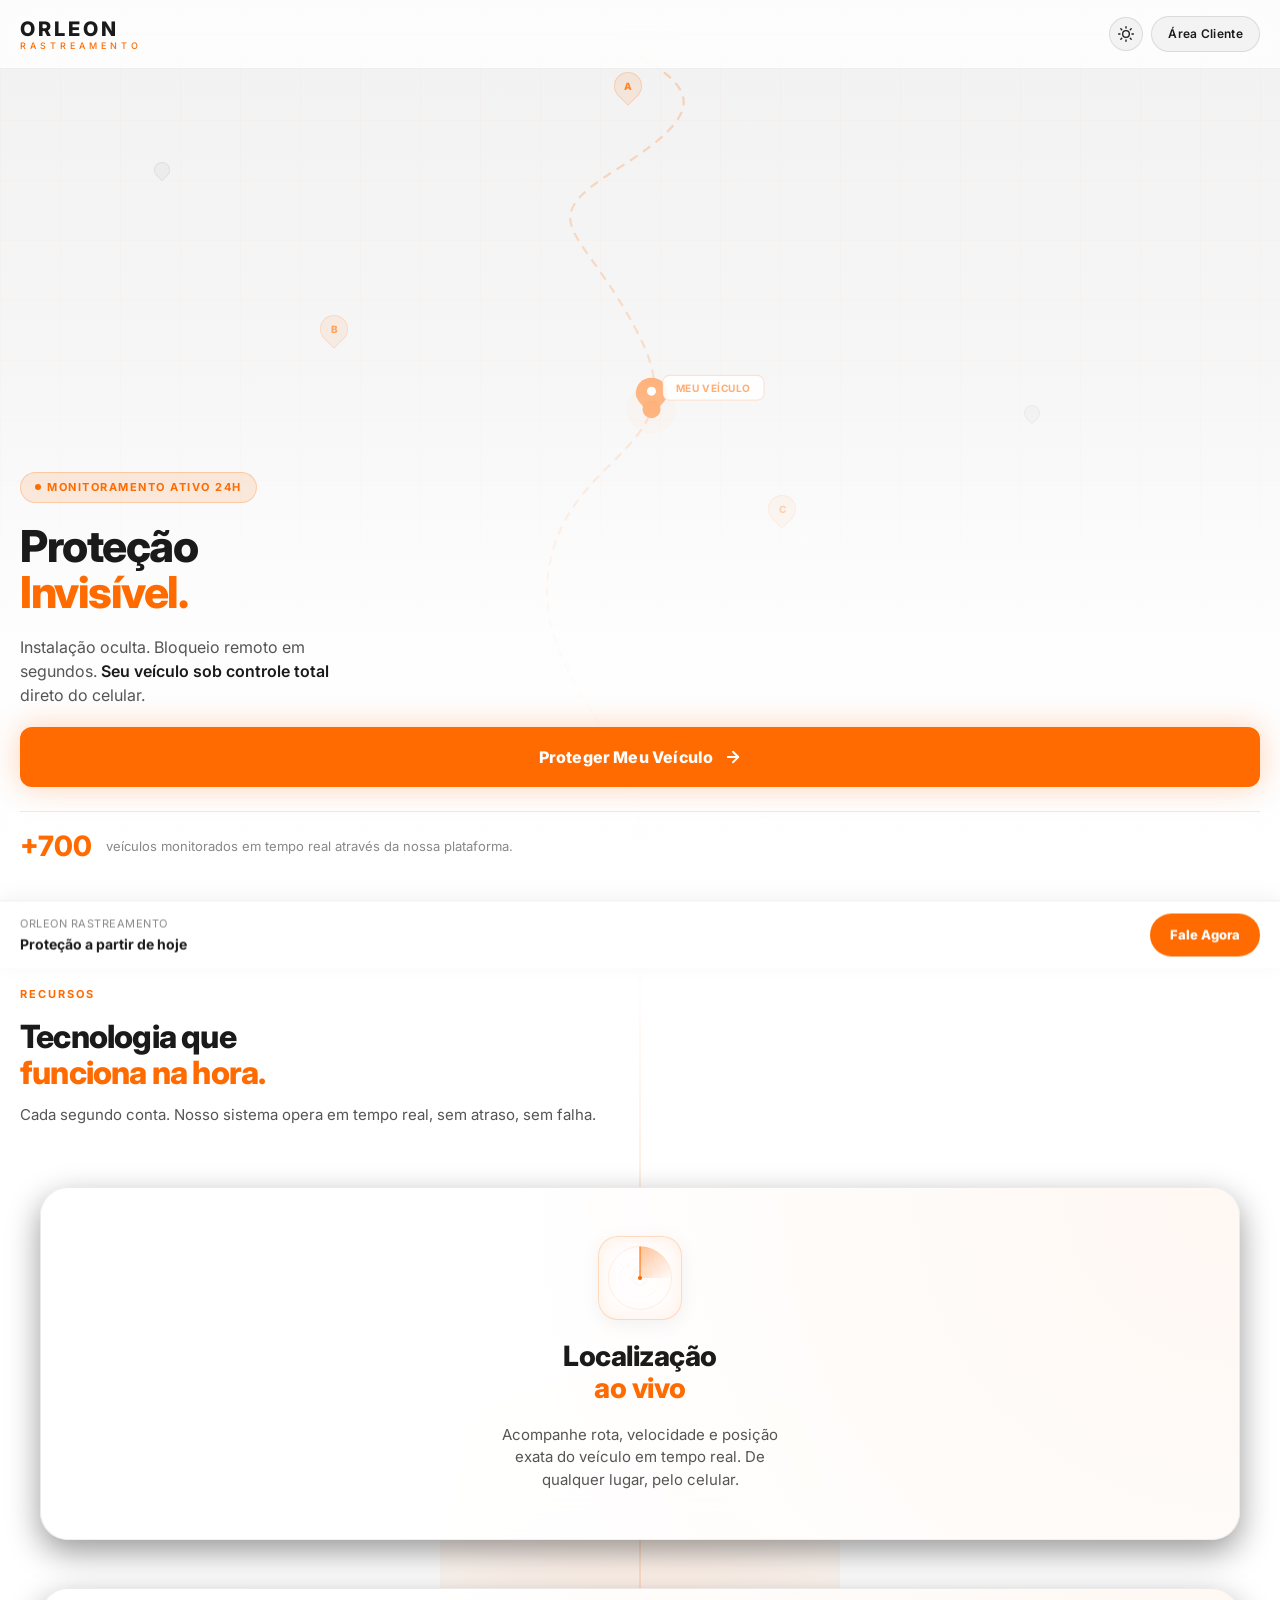
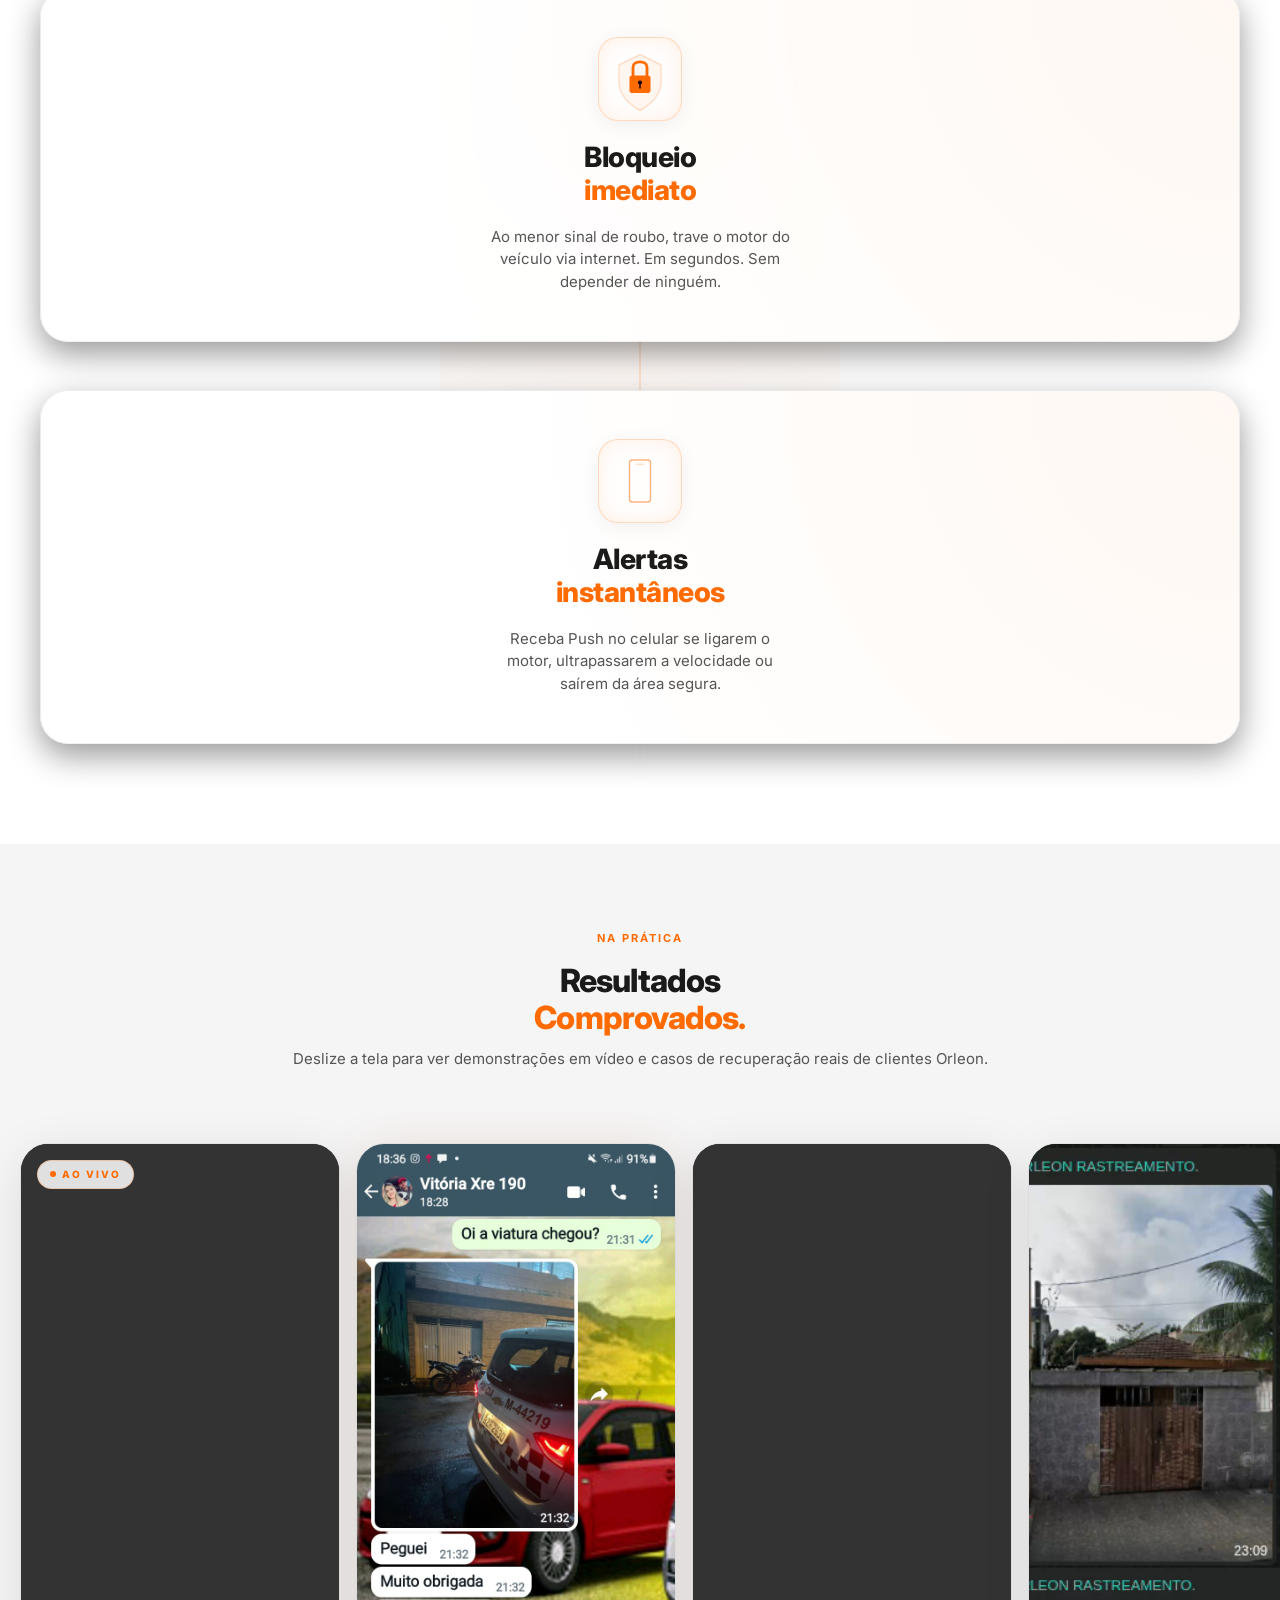
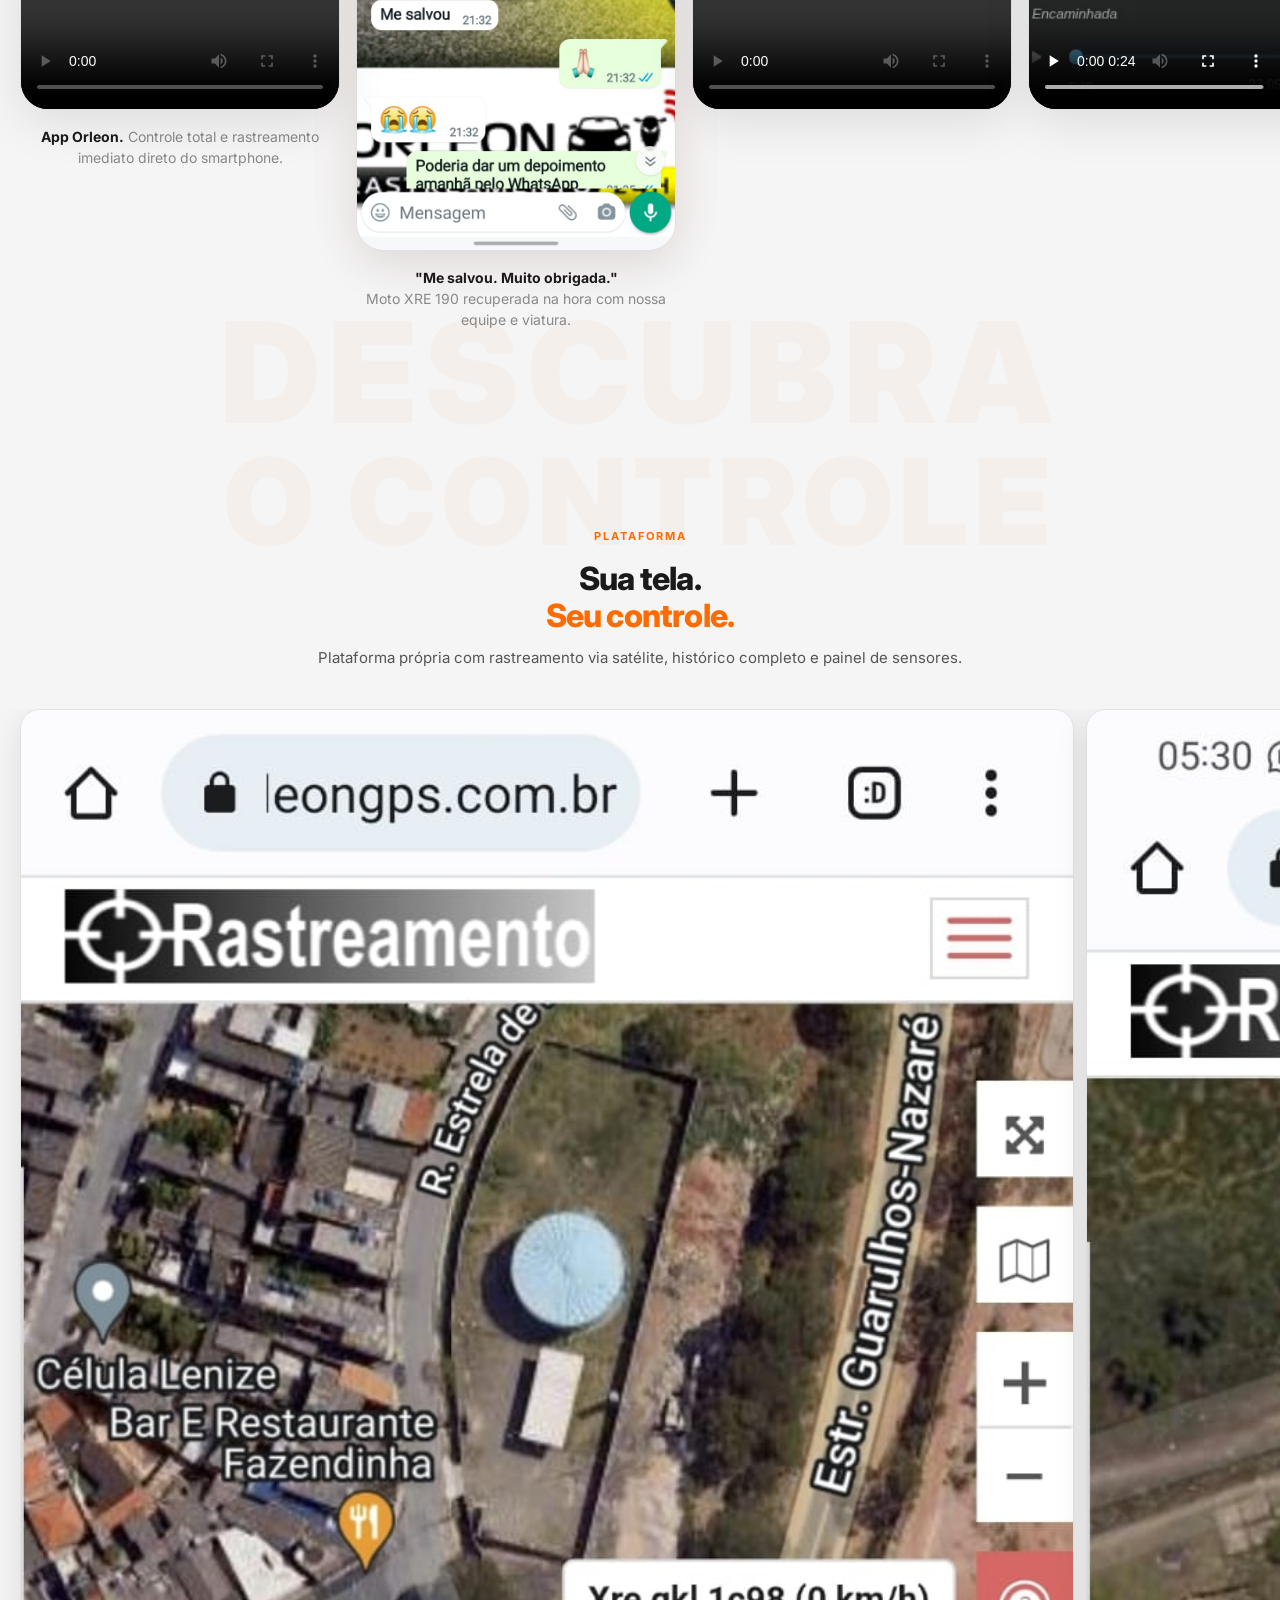
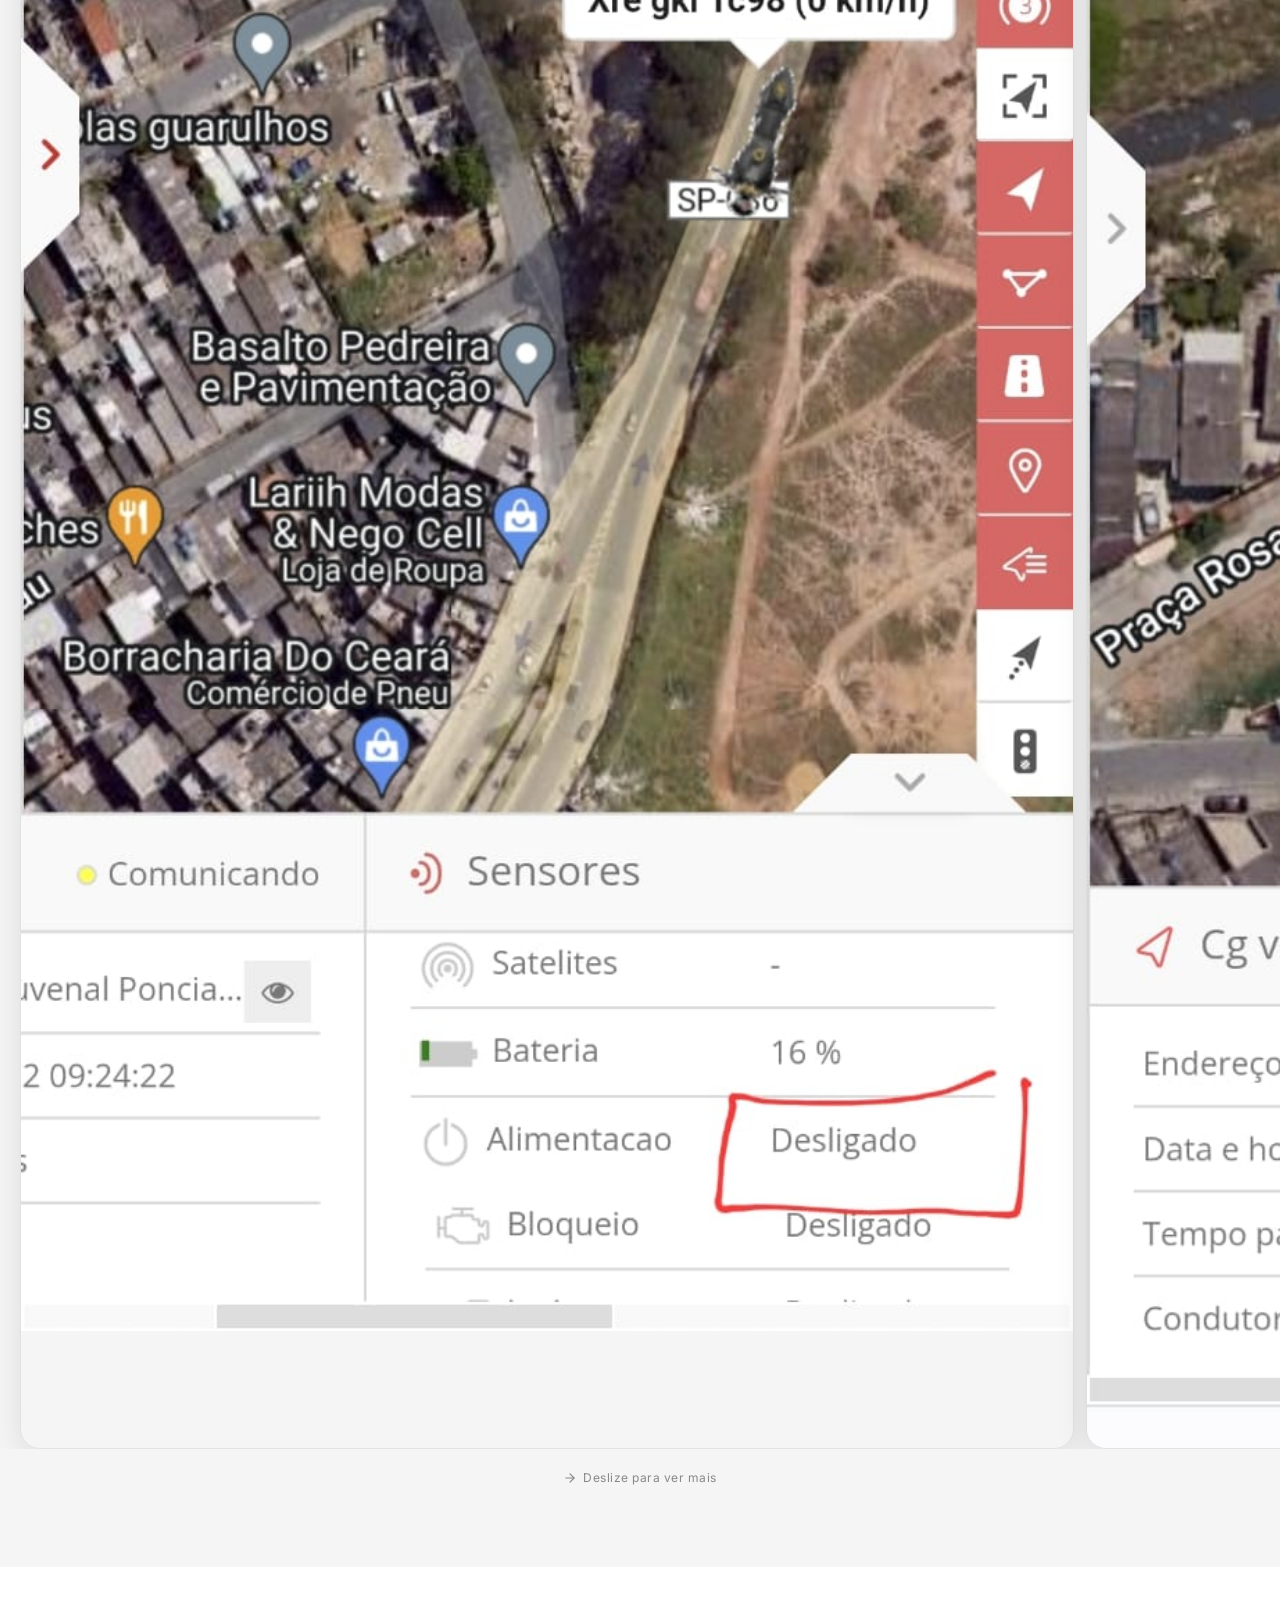
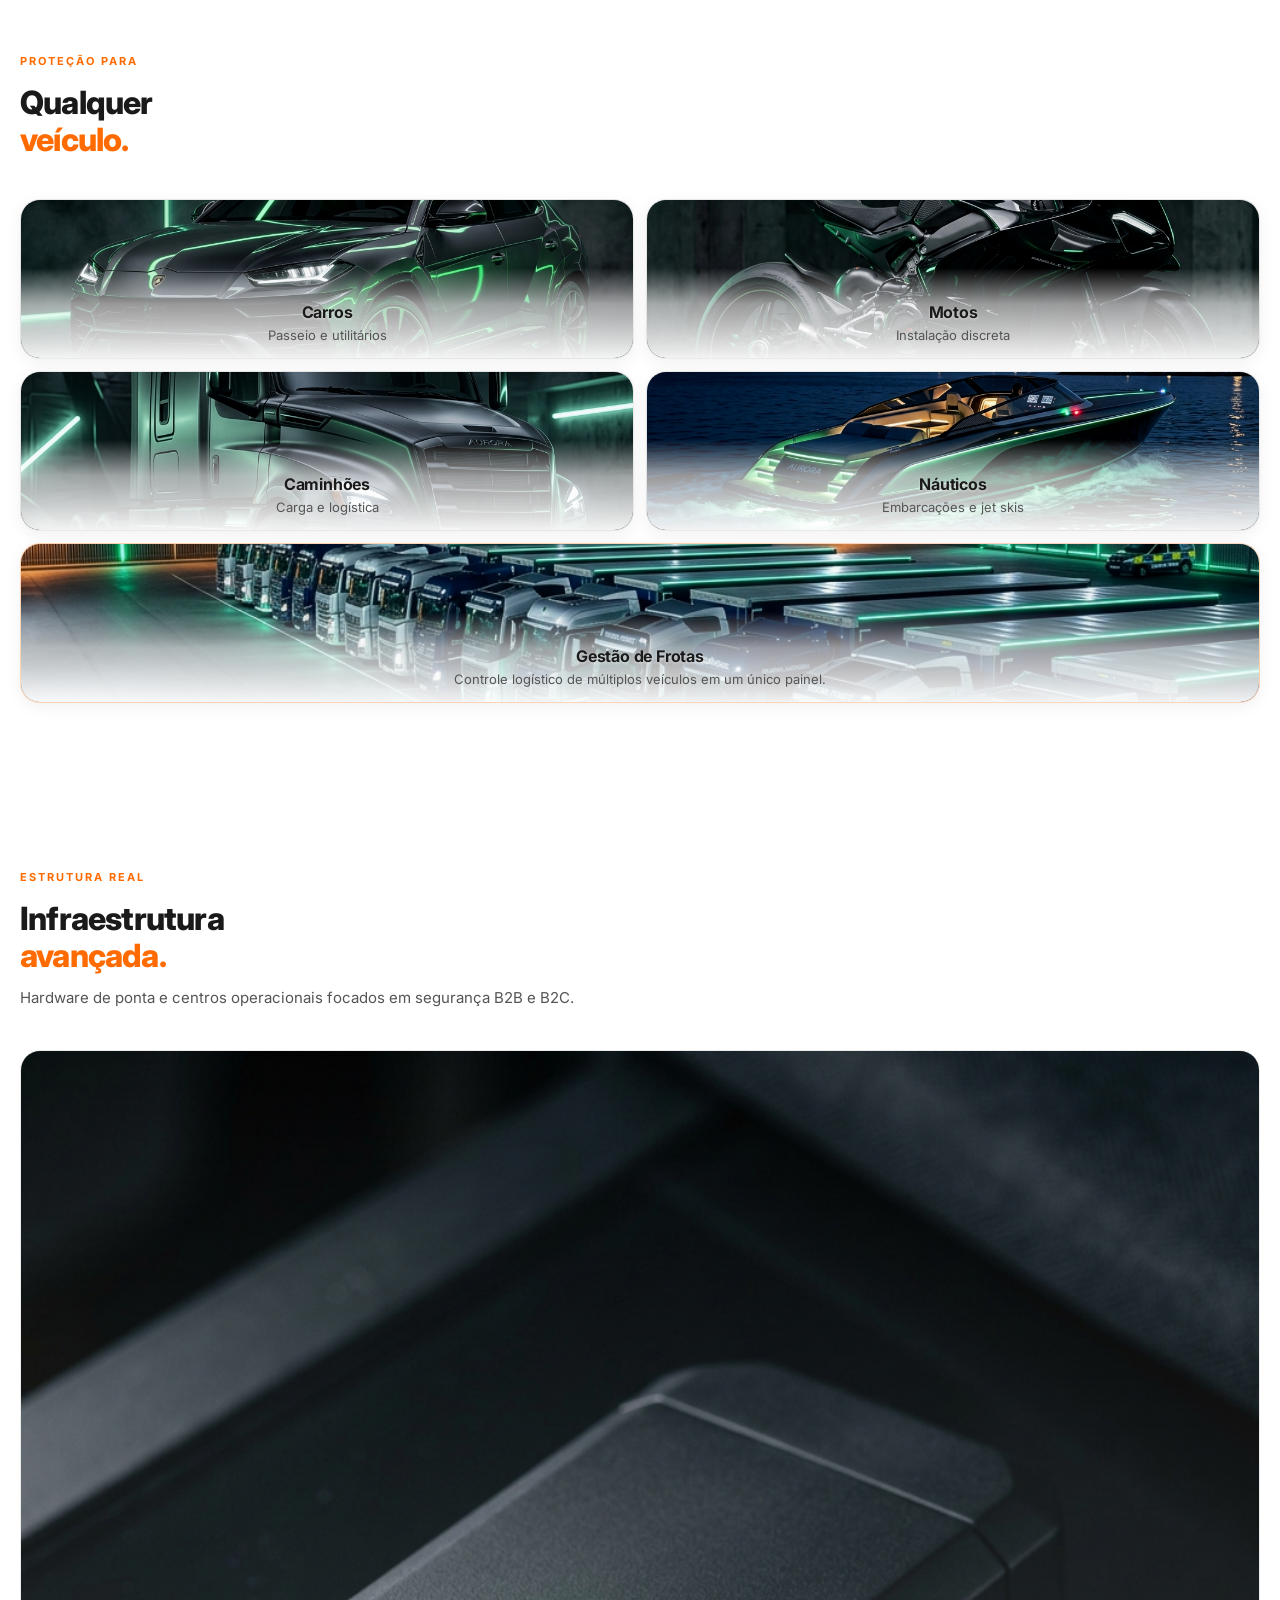
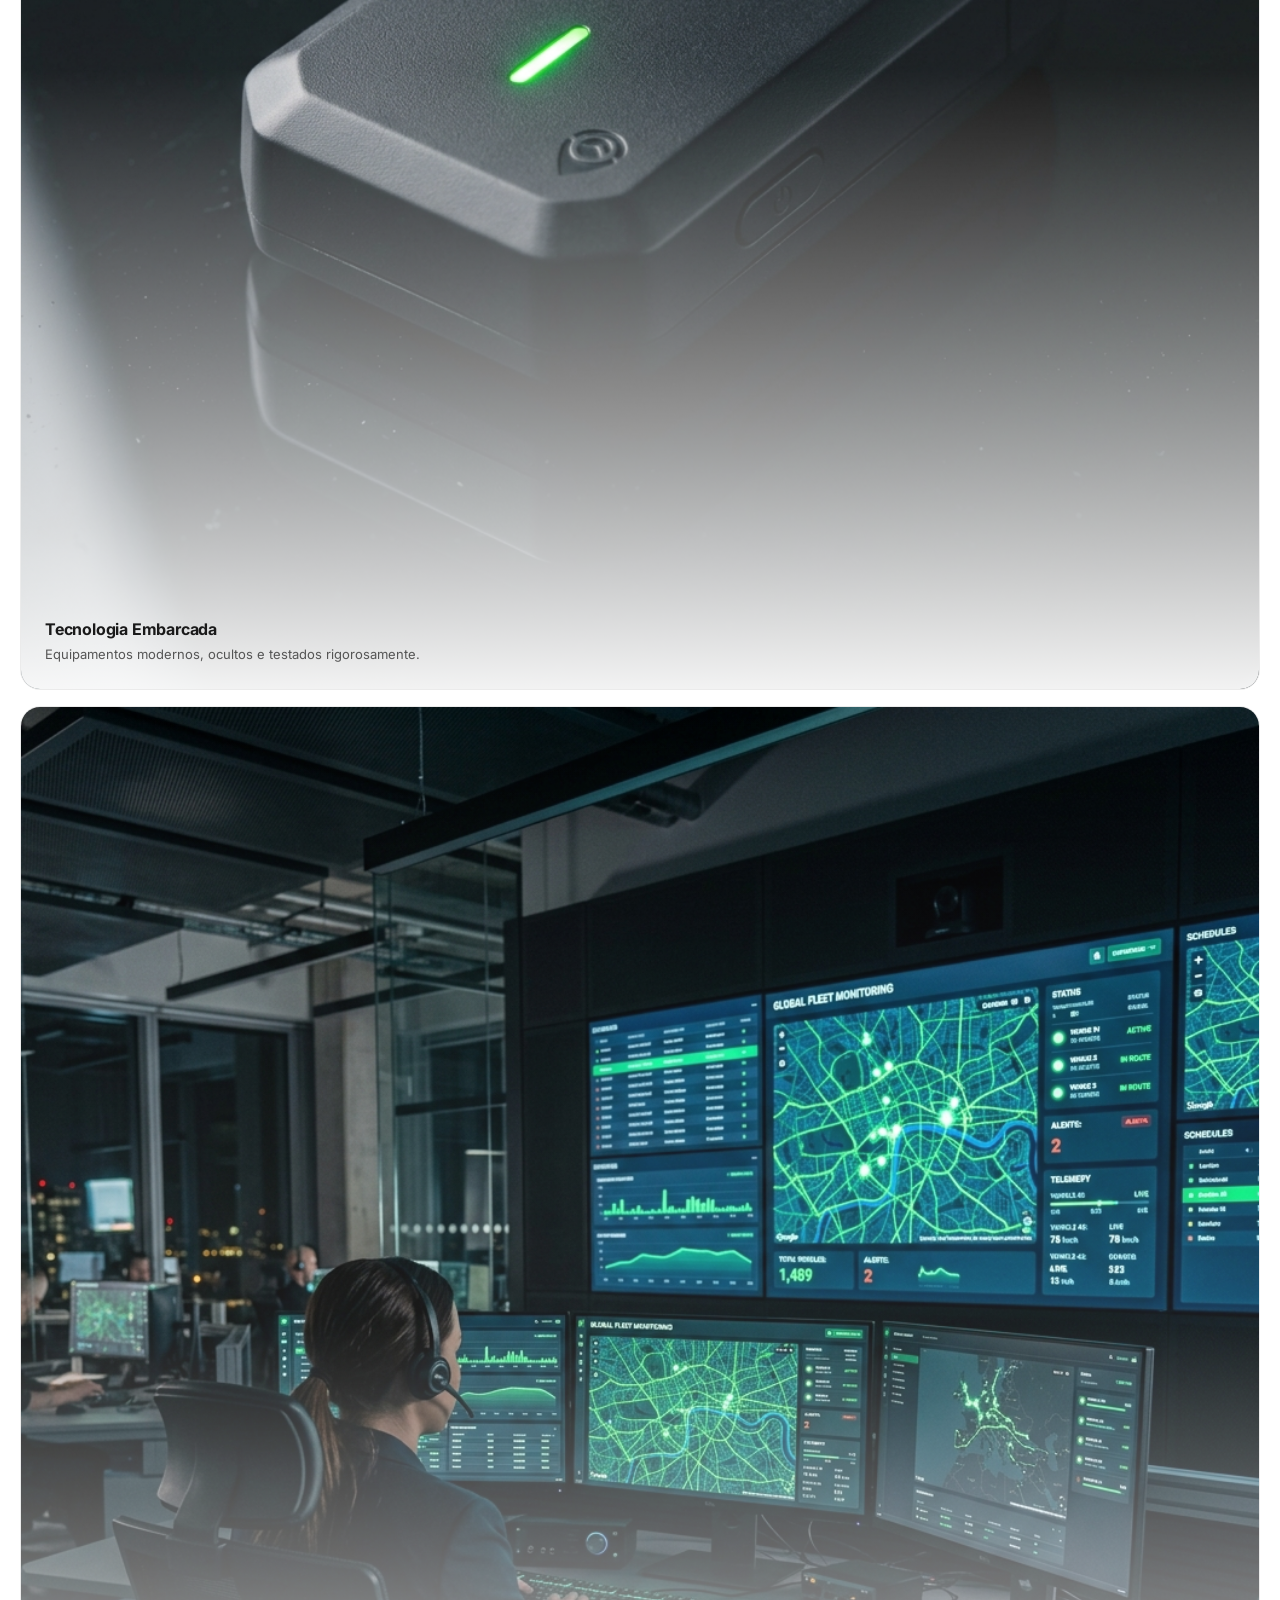
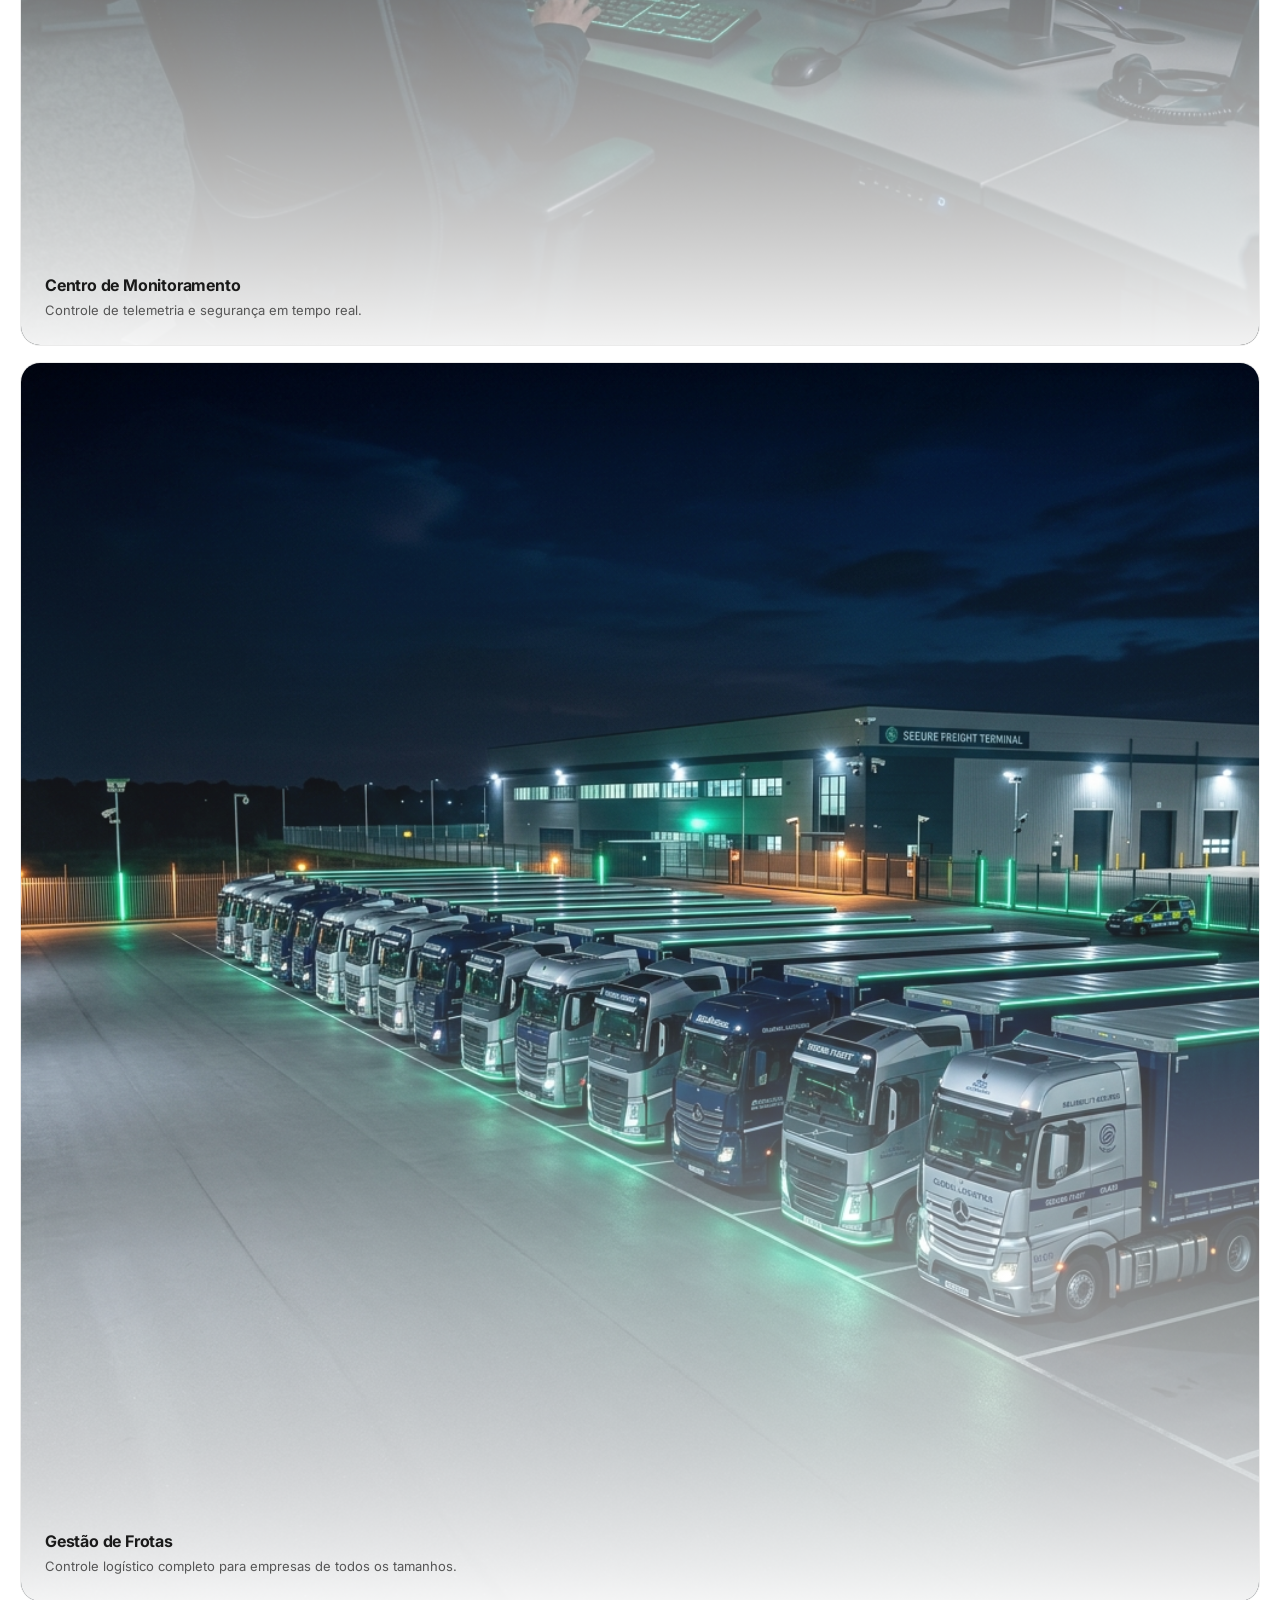
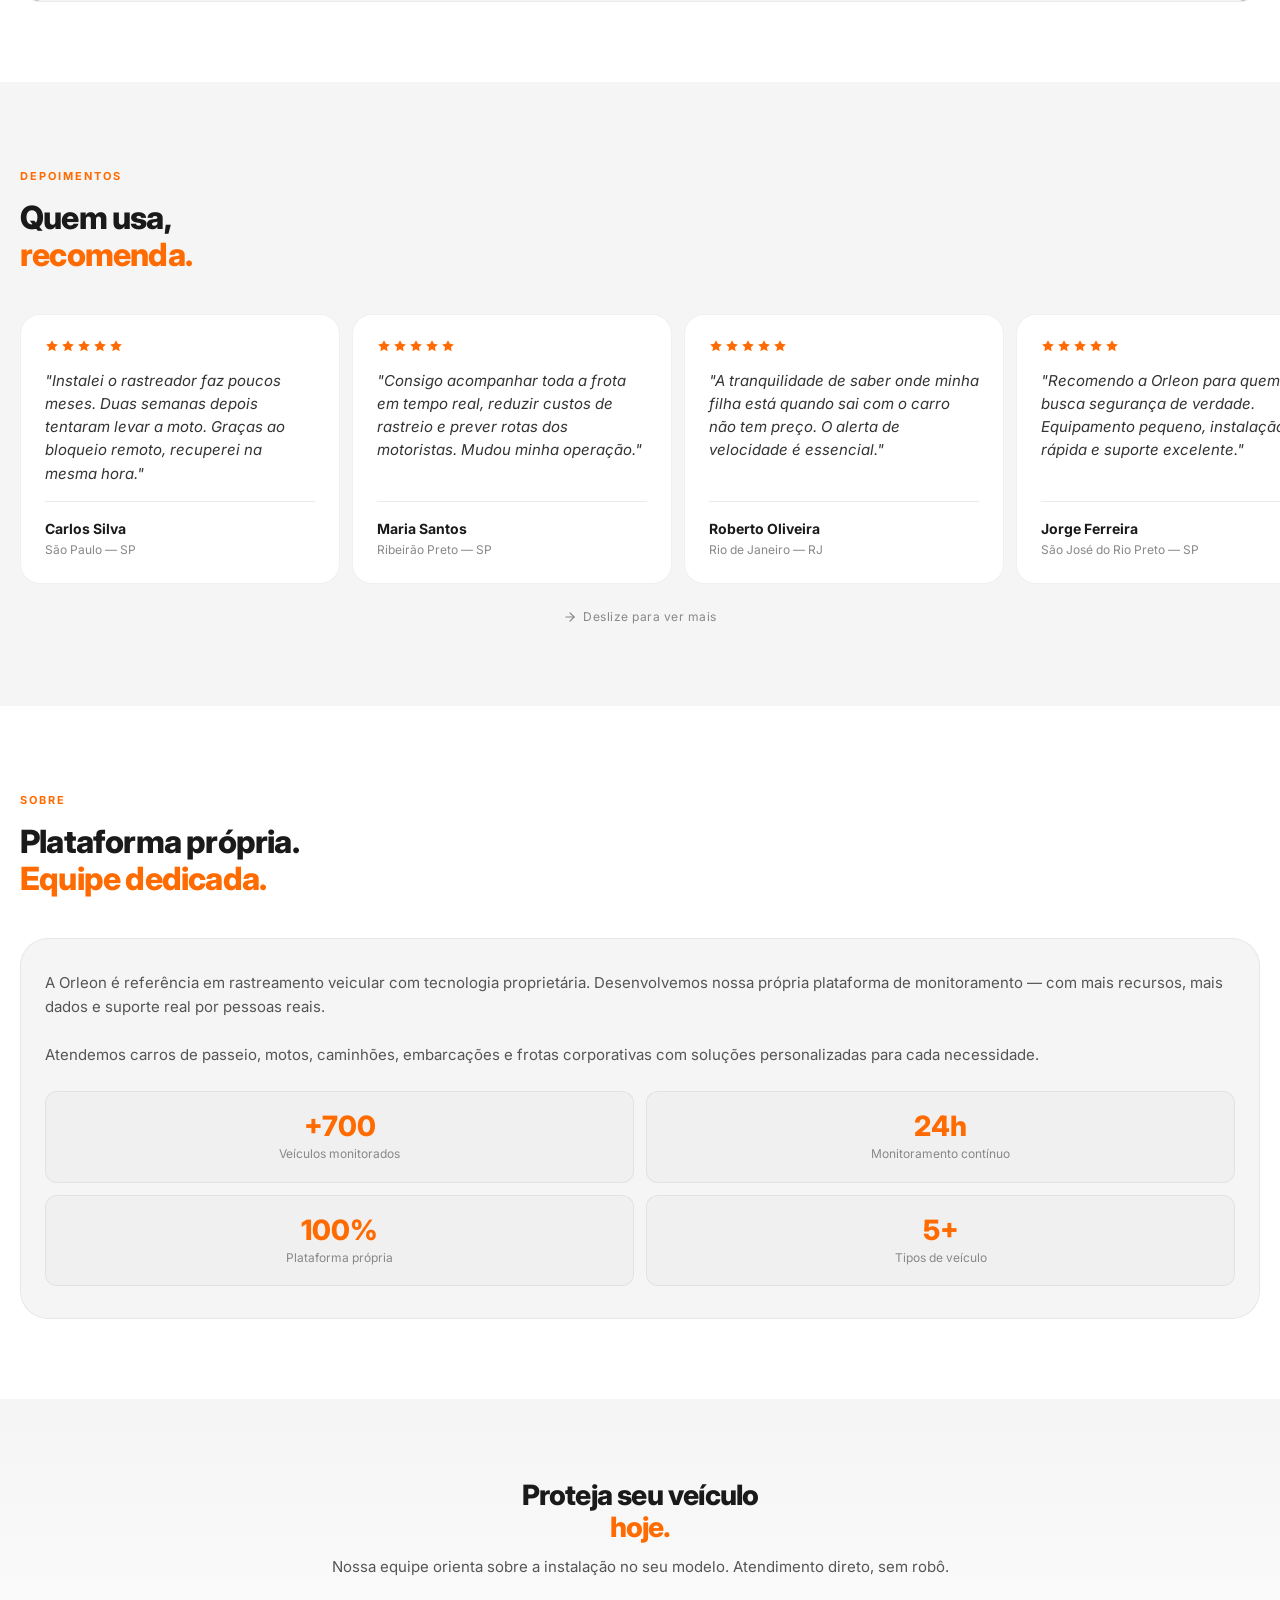
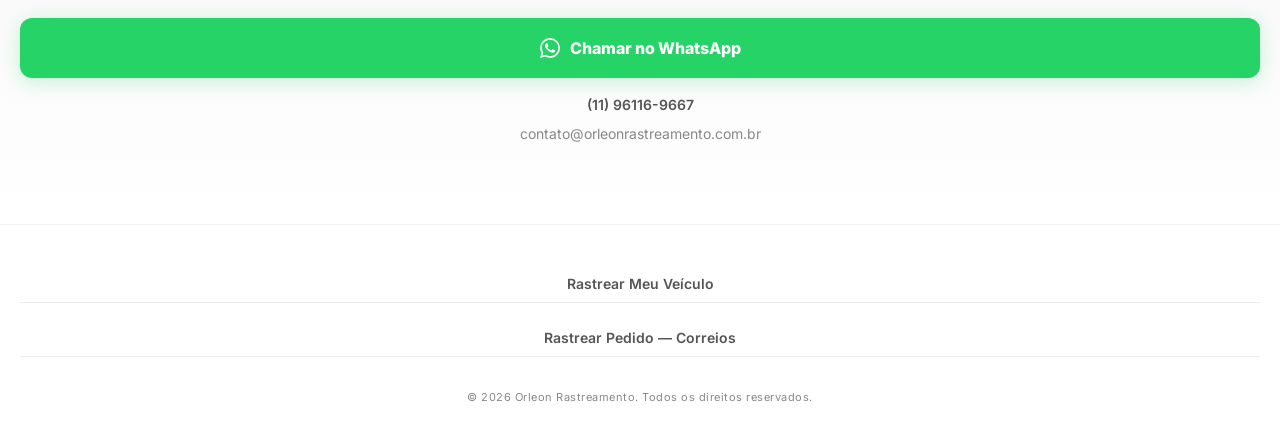
==== commit 2ec09e26: "fix: media assets and updated HTML paths" ====
--- a/index.html
+++ b/index.html
@@ -7,12 +7,12 @@
     <title>Orleon Rastreamento — Proteção Veicular em Tempo Real</title>
     <meta name="description"
         content="Rastreamento veicular invisível com bloqueio remoto. Proteja carros, motos, caminhões e frotas. Monitoramento 24h com plataforma própria.">
-    <link rel="icon" type="image/png" href="../site_orleon/media/sobre.png">
-    <link rel="apple-touch-icon" href="../site_orleon/media/sobre.png">
+    <link rel="icon" type="image/png" href="media/sobre.png">
+    <link rel="apple-touch-icon" href="media/sobre.png">
     <meta property="og:title" content="Orleon Rastreamento — Proteção Veicular em Tempo Real">
     <meta property="og:description"
         content="Rastreamento veicular invisível com bloqueio remoto. Monitoramento 24h com plataforma própria.">
-    <meta property="og:image" content="../site_orleon/media/sobre.png">
+    <meta property="og:image" content="media/sobre.png">
     <meta property="og:type" content="website">
     <link rel="stylesheet" href="style.css">
     <link id="theme-light-css" rel="stylesheet" href="theme-light.css">
@@ -326,7 +326,7 @@
             <div class="showcase-card">
                 <div class="video-player">
                     <video loop playsinline controls>
-                        <source src="../site_orleon/media/video.mp4" type="video/mp4">
+                        <source src="media/video.mp4" type="video/mp4">
                     </video>
                     <div class="video-badge">
                         <span class="badge-dot"></span>
@@ -341,7 +341,7 @@
             <!-- WhatsApp Recovery -->
             <div class="showcase-card">
                 <div class="proof-whatsapp">
-                    <img src="../site_orleon/media/foto1.jpeg" alt="Recuperação XRE 190 via WhatsApp" loading="lazy">
+                    <img src="media/foto1.jpeg" alt="Recuperação XRE 190 via WhatsApp" loading="lazy">
                 </div>
                 <div class="showcase-caption">
                     <p><strong>"Me salvou. Muito obrigada."</strong><br>Moto XRE 190 recuperada na hora com nossa equipe
@@ -353,7 +353,7 @@
             <div class="showcase-card">
                 <div class="video-player">
                     <video loop playsinline controls preload="metadata">
-                        <source src="../site_orleon/media/WhatsApp Video 2026-04-04 at 23.09.21.mp4" type="video/mp4">
+                        <source src="media/WhatsApp Video 2026-04-04 at 23.09.21.mp4" type="video/mp4">
                     </video>
                 </div>
             </div>
@@ -362,7 +362,7 @@
             <div class="showcase-card">
                 <div class="video-player">
                     <video loop playsinline controls preload="metadata">
-                        <source src="../site_orleon/media/Gravação de tela de 2026-04-05 11-06-43.webm"
+                        <source src="media/Gravação de tela de 2026-04-05 11-06-43.webm"
                             type="video/webm">
                     </video>
                 </div>
@@ -372,7 +372,7 @@
             <div class="showcase-card">
                 <div class="video-player">
                     <video loop playsinline controls preload="metadata">
-                        <source src="../site_orleon/media/Gravação de tela de 2026-04-05 11-07-28.webm"
+                        <source src="media/Gravação de tela de 2026-04-05 11-07-28.webm"
                             type="video/webm">
                     </video>
                 </div>
@@ -404,11 +404,11 @@
 
         <div class="platform-images">
             <div class="platform-img-wrap reveal-scale">
-                <img src="../site_orleon/media/foto2.jpeg"
+                <img src="media/foto2.jpeg"
                     alt="Plataforma de rastreamento Orleon — visão satélite com dados do veículo" loading="lazy">
             </div>
             <div class="platform-img-wrap reveal-scale reveal-delay-1">
-                <img src="../site_orleon/media/foto3.jpeg"
+                <img src="media/foto3.jpeg"
                     alt="Rastreamento de veículo em tempo real com endereço e condutor" loading="lazy">
             </div>
         </div>
@@ -434,7 +434,7 @@
 
         <div class="services-grid">
             <div class="service-card card-image-bg reveal reveal-delay-1">
-                <img class="bg-img" src="../site_orleon/media/cat_carro.png" alt="Rastreamento para Carros">
+                <img class="bg-img" src="media/cat_carro.png" alt="Rastreamento para Carros">
                 <div class="card-content">
                     <h3>Carros</h3>
                     <p>Passeio e utilitários</p>
@@ -442,7 +442,7 @@
             </div>
 
             <div class="service-card card-image-bg reveal reveal-delay-2">
-                <img class="bg-img" src="../site_orleon/media/cat_moto.png" alt="Rastreamento para Motos">
+                <img class="bg-img" src="media/cat_moto.png" alt="Rastreamento para Motos">
                 <div class="card-content">
                     <h3>Motos</h3>
                     <p>Instalação discreta</p>
@@ -450,7 +450,7 @@
             </div>
 
             <div class="service-card card-image-bg reveal reveal-delay-3">
-                <img class="bg-img" src="../site_orleon/media/cat_caminhao.png" alt="Rastreamento para Caminhões">
+                <img class="bg-img" src="media/cat_caminhao.png" alt="Rastreamento para Caminhões">
                 <div class="card-content">
                     <h3>Caminhões</h3>
                     <p>Carga e logística</p>
@@ -458,7 +458,7 @@
             </div>
 
             <div class="service-card card-image-bg reveal reveal-delay-4">
-                <img class="bg-img" src="../site_orleon/media/cat_nautico.png" alt="Rastreamento Náutico">
+                <img class="bg-img" src="media/cat_nautico.png" alt="Rastreamento Náutico">
                 <div class="card-content">
                     <h3>Náuticos</h3>
                     <p>Embarcações e jet skis</p>
@@ -466,7 +466,7 @@
             </div>
 
             <div class="service-card card-image-bg featured reveal">
-                <img class="bg-img" src="../site_orleon/media/logistica_frota.png" alt="Gestão de Frotas">
+                <img class="bg-img" src="media/logistica_frota.png" alt="Gestão de Frotas">
                 <div class="card-content">
                     <h3>Gestão de Frotas</h3>
                     <p>Controle logístico de múltiplos veículos em um único painel.</p>
@@ -487,7 +487,7 @@
 
         <div class="visual-grid">
             <div class="visual-item reveal-scale">
-                <img src="../site_orleon/media/hardware_rastreador.png" alt="Hardware de rastreamento avançado">
+                <img src="media/hardware_rastreador.png" alt="Hardware de rastreamento avançado">
                 <div class="visual-caption">
                     <h3>Tecnologia Embarcada</h3>
                     <p>Equipamentos modernos, ocultos e testados rigorosamente.</p>
@@ -495,7 +495,7 @@
             </div>
 
             <div class="visual-item reveal-scale reveal-delay-1">
-                <img src="../site_orleon/media/centro_monitoramento.png" alt="Centro de Controle Operacional">
+                <img src="media/centro_monitoramento.png" alt="Centro de Controle Operacional">
                 <div class="visual-caption">
                     <h3>Centro de Monitoramento</h3>
                     <p>Controle de telemetria e segurança em tempo real.</p>
@@ -503,7 +503,7 @@
             </div>
 
             <div class="visual-item reveal-scale reveal-delay-2">
-                <img src="../site_orleon/media/logistica_frota.png" alt="Gestão de Logística e Frotas">
+                <img src="media/logistica_frota.png" alt="Gestão de Logística e Frotas">
                 <div class="visual-caption">
                     <h3>Gestão de Frotas</h3>
                     <p>Controle logístico completo para empresas de todos os tamanhos.</p>
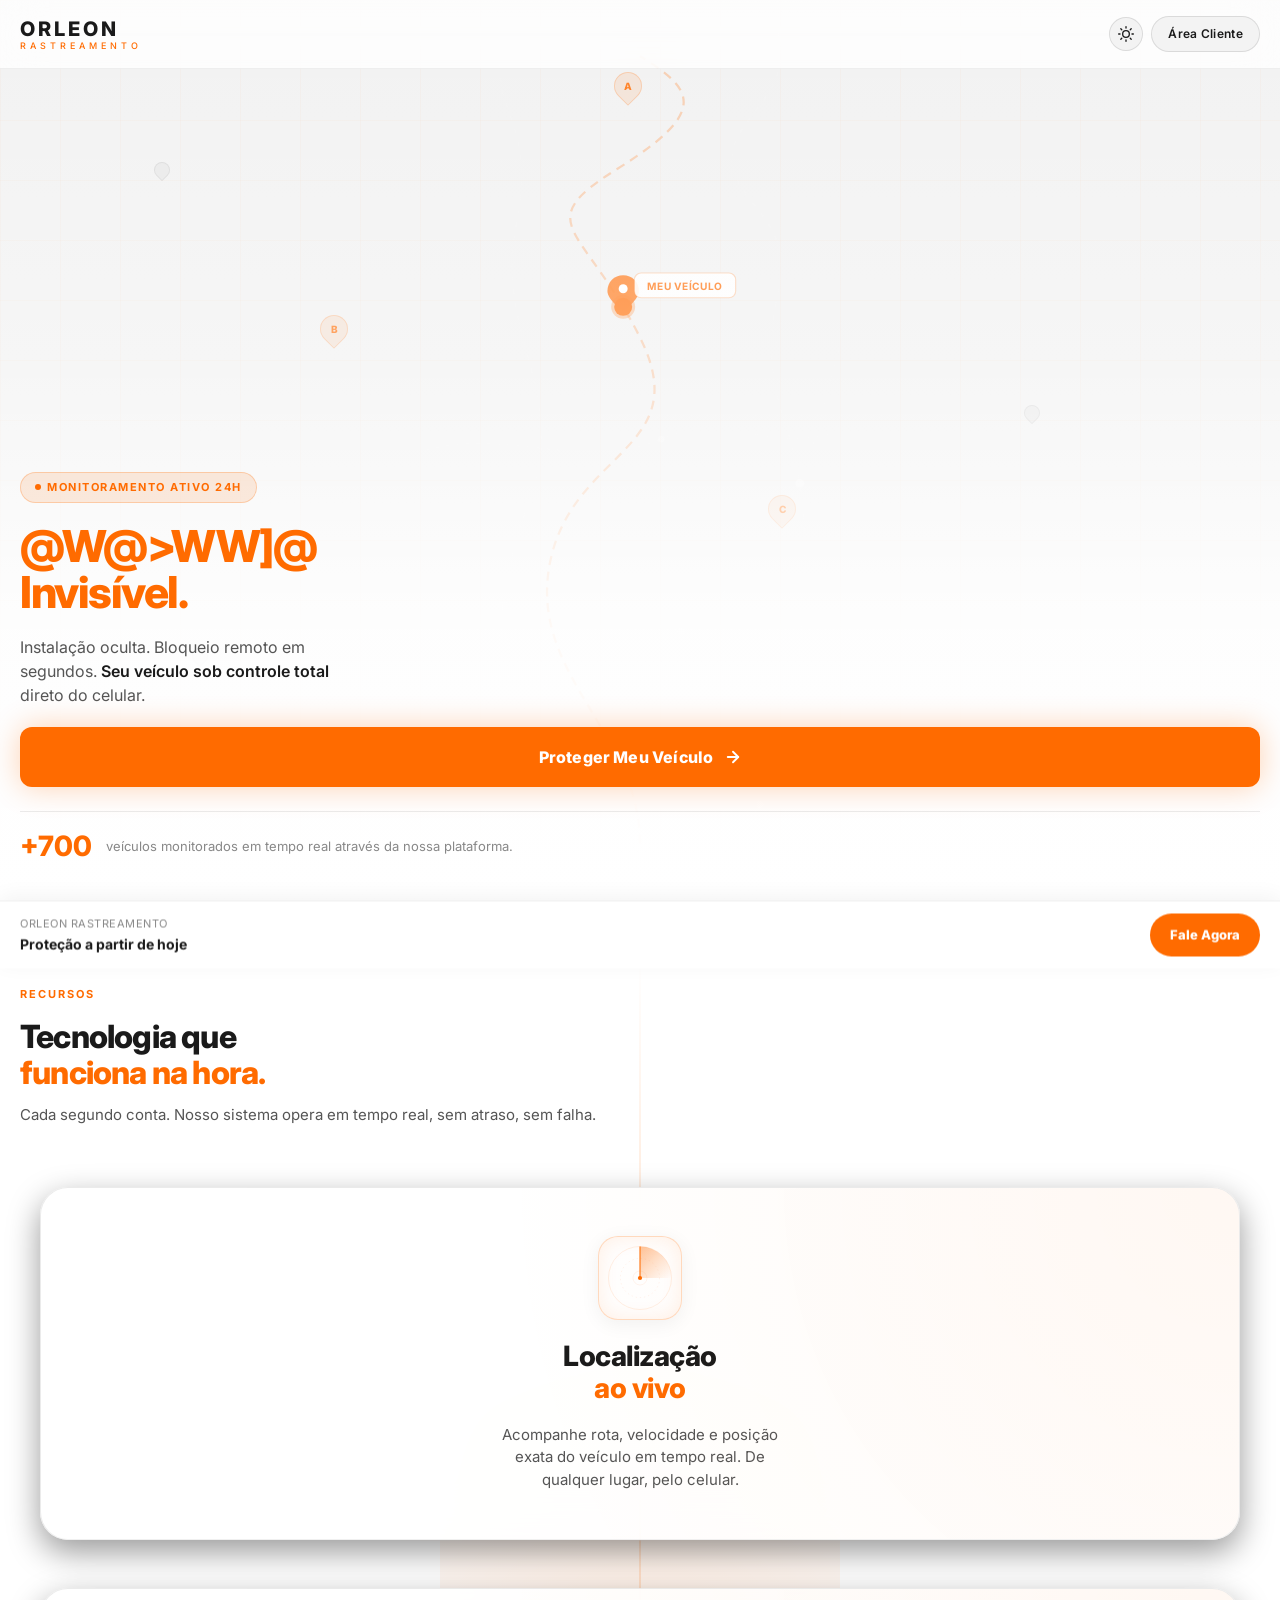
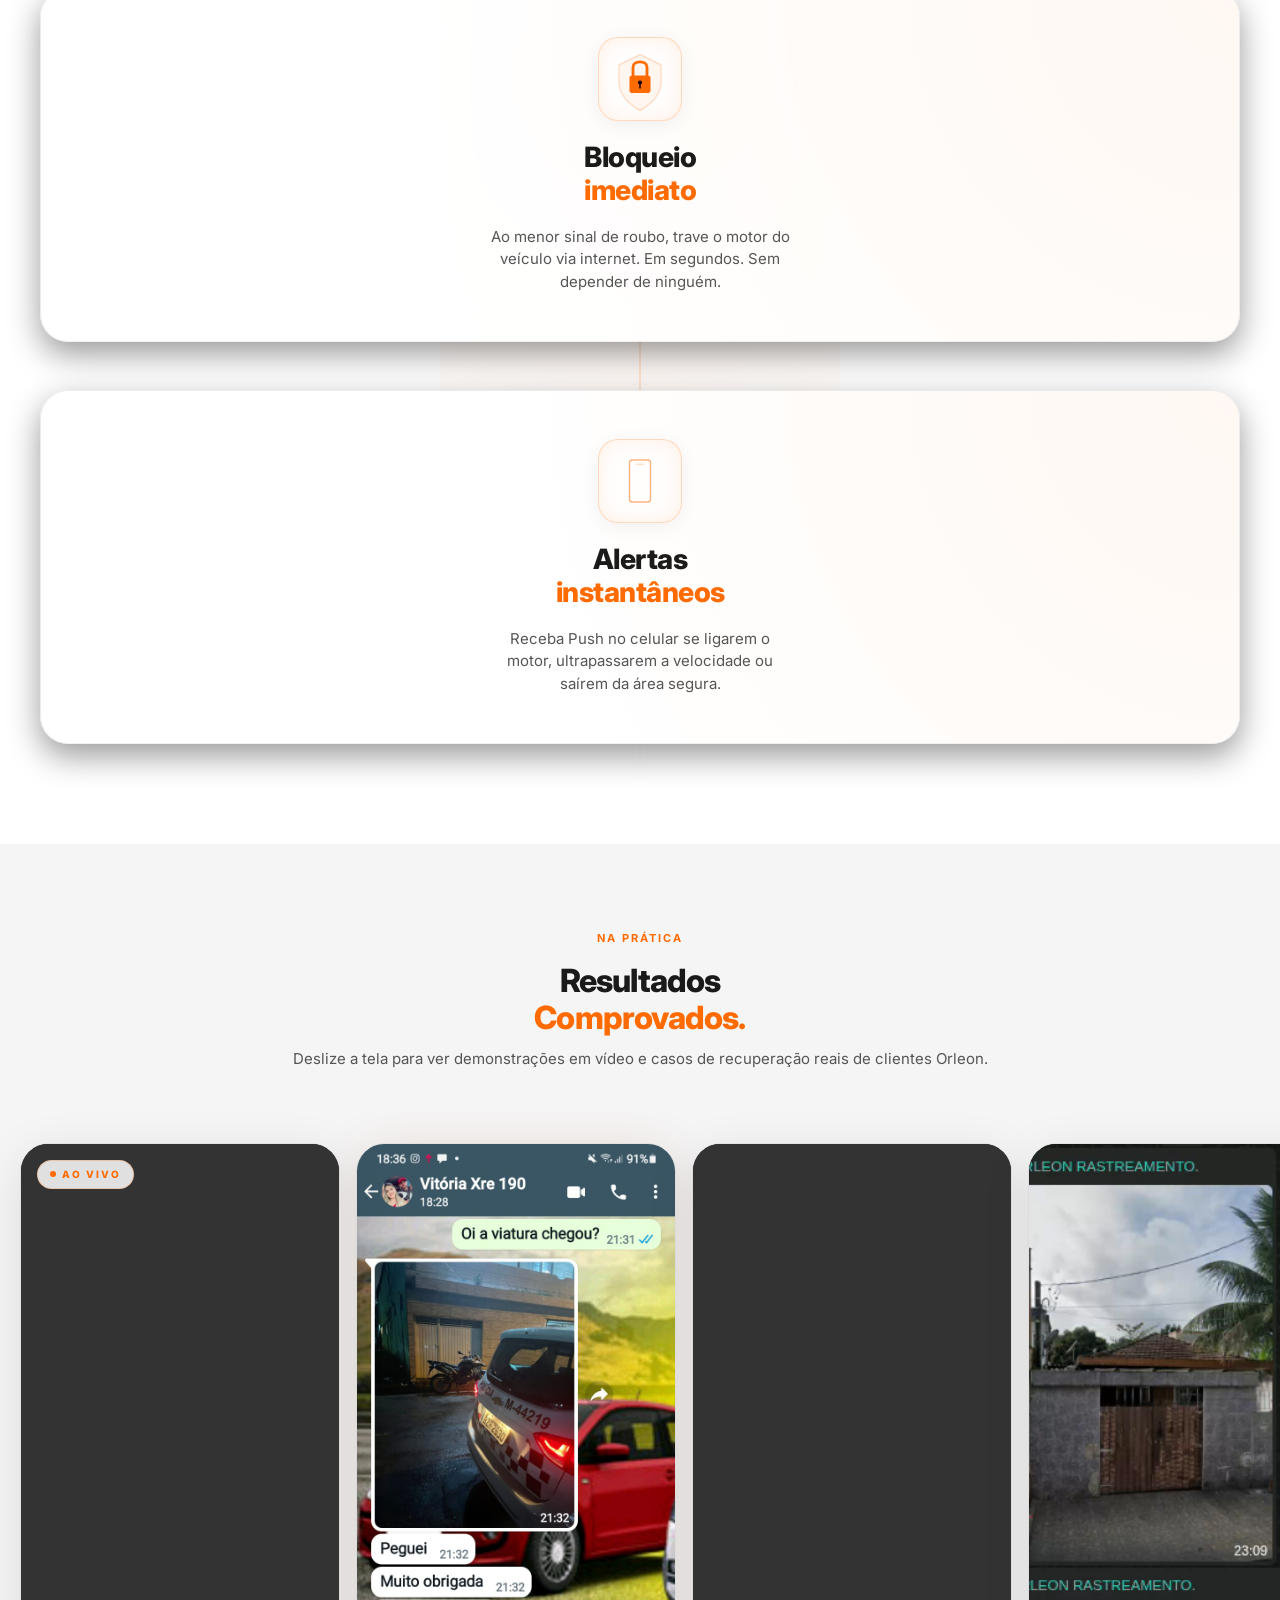
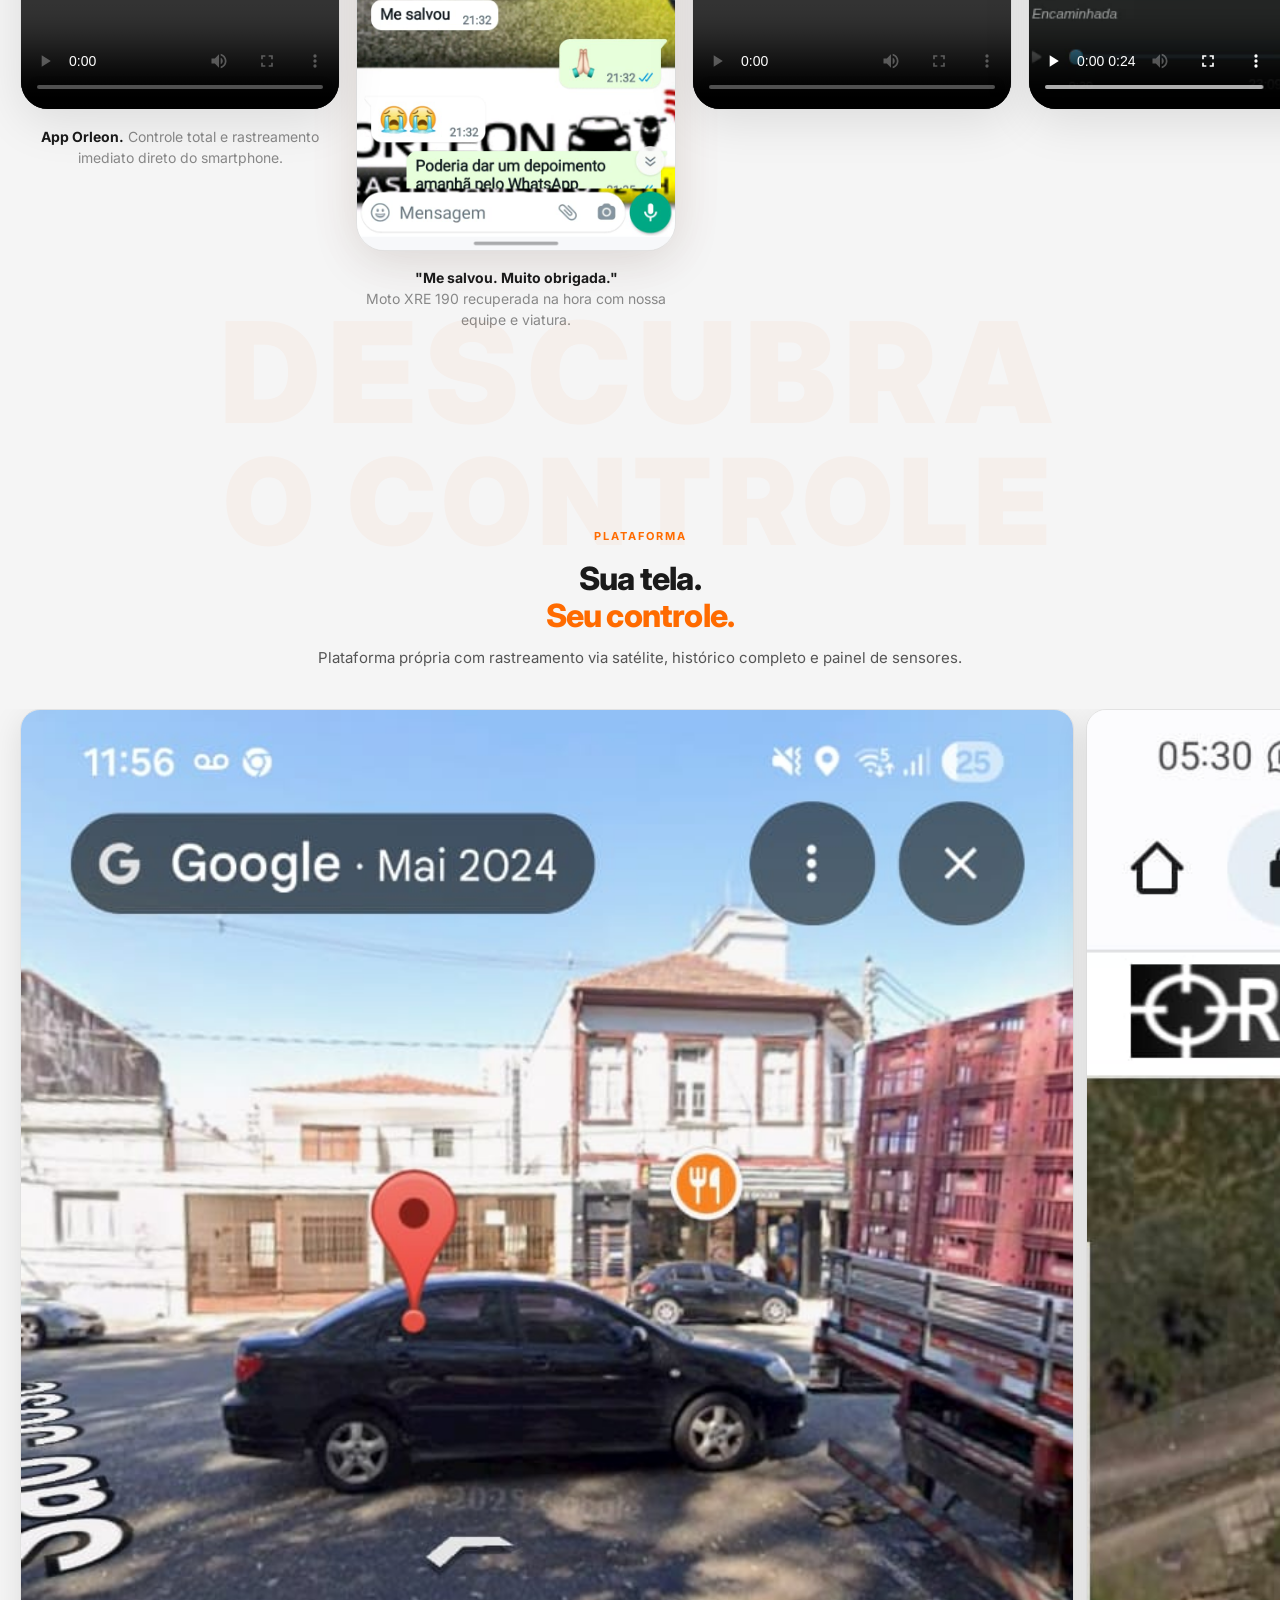
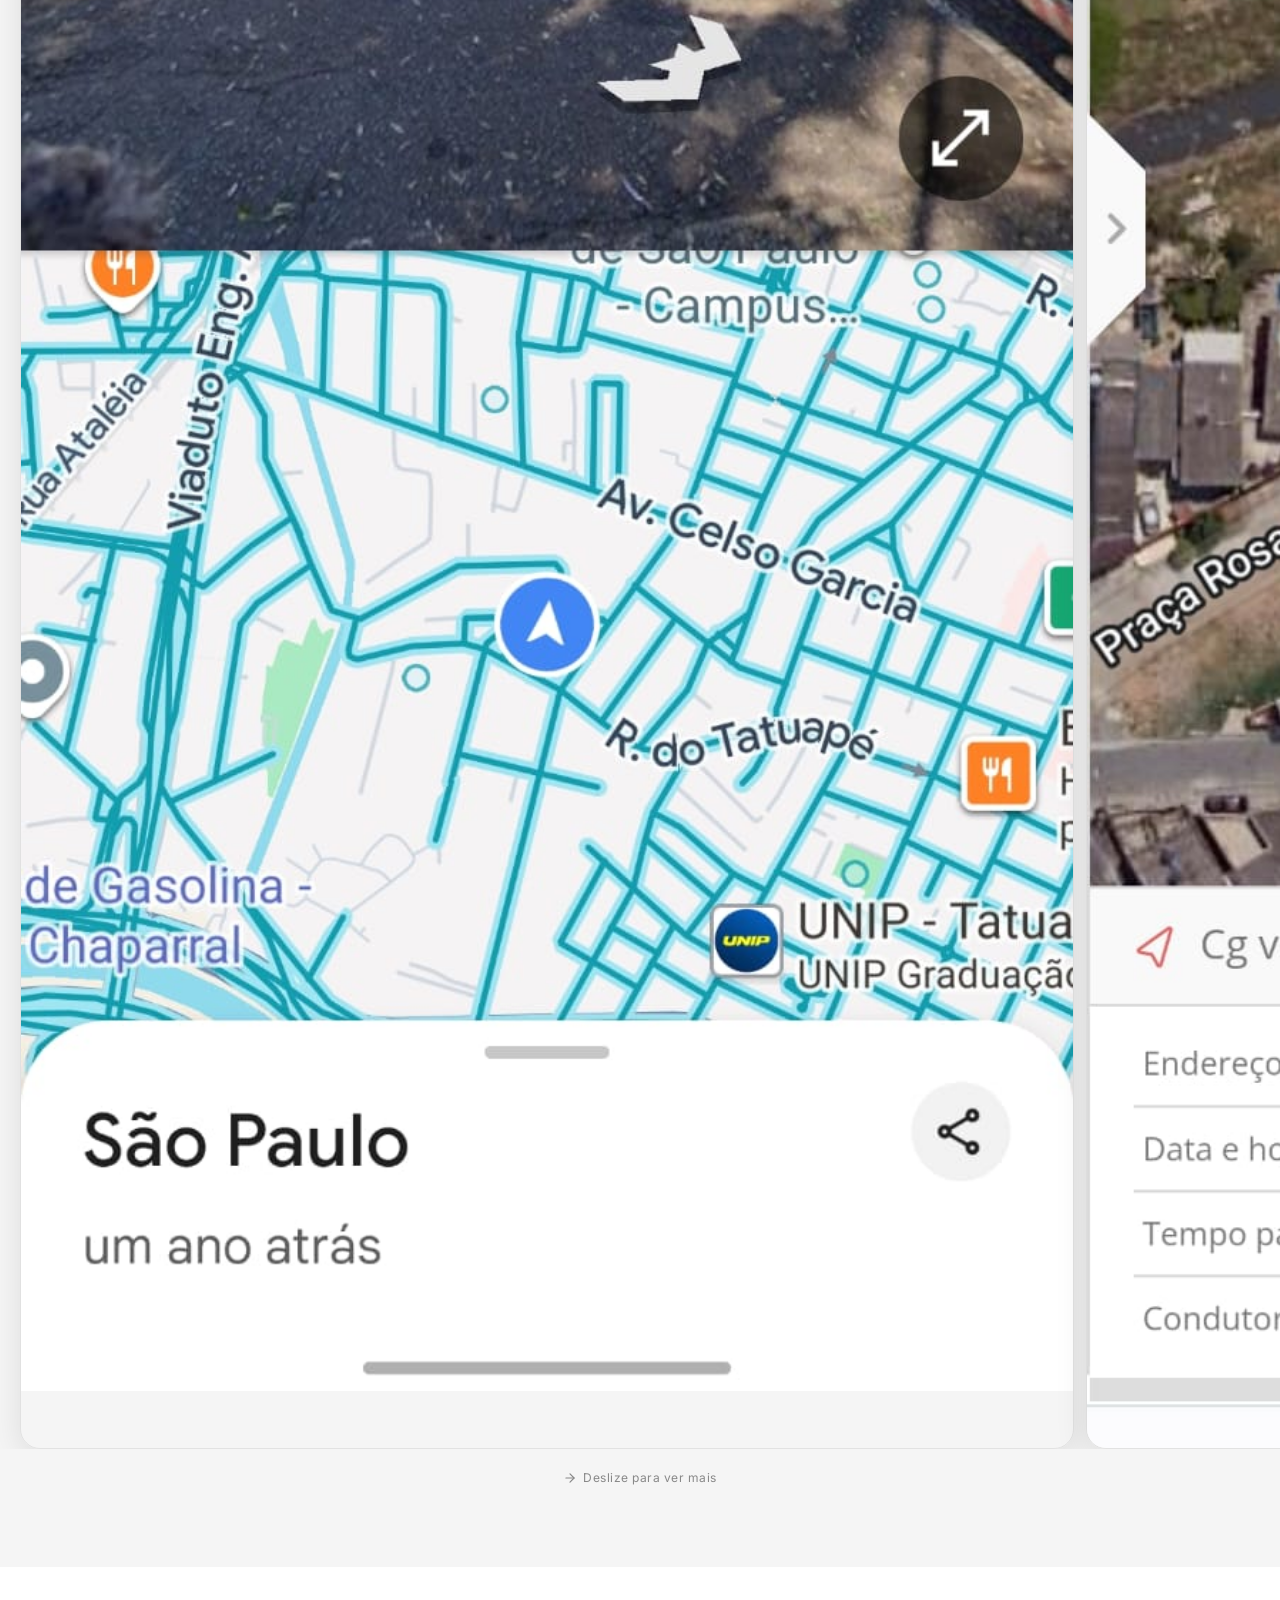
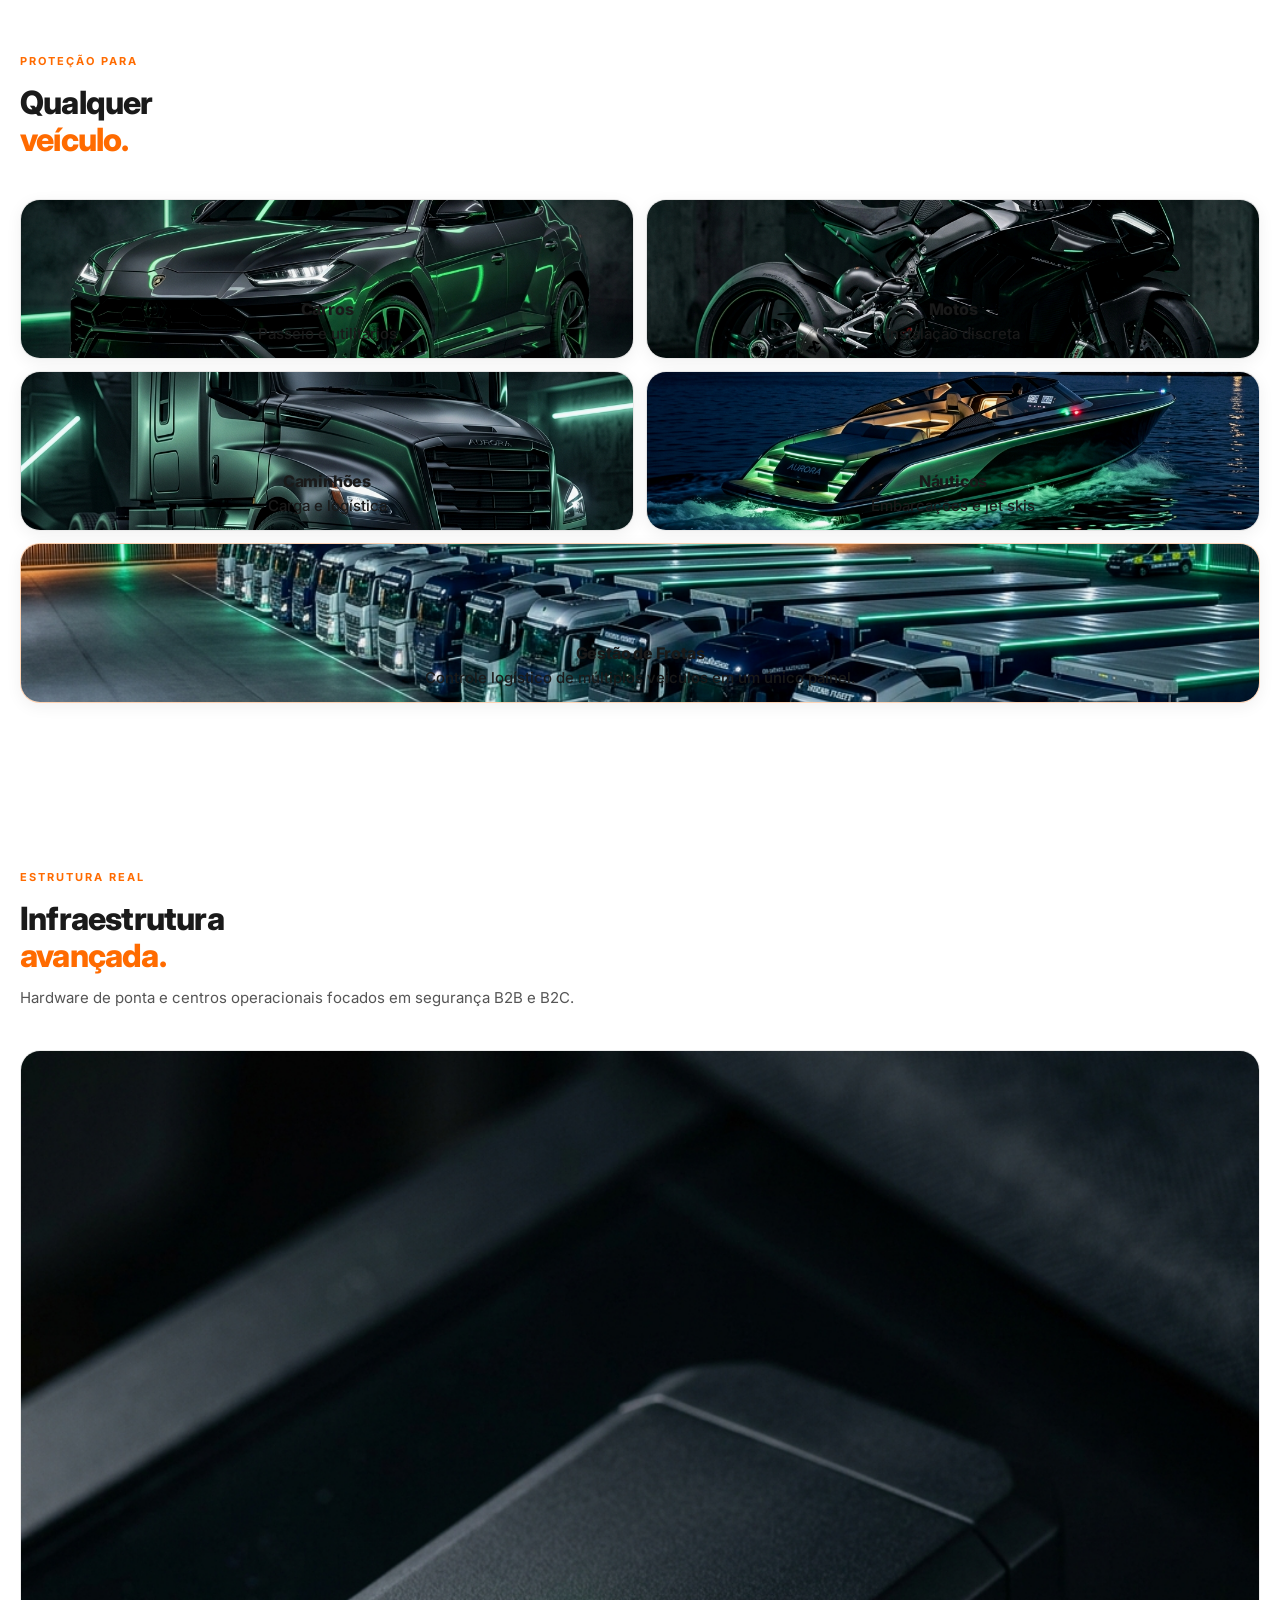
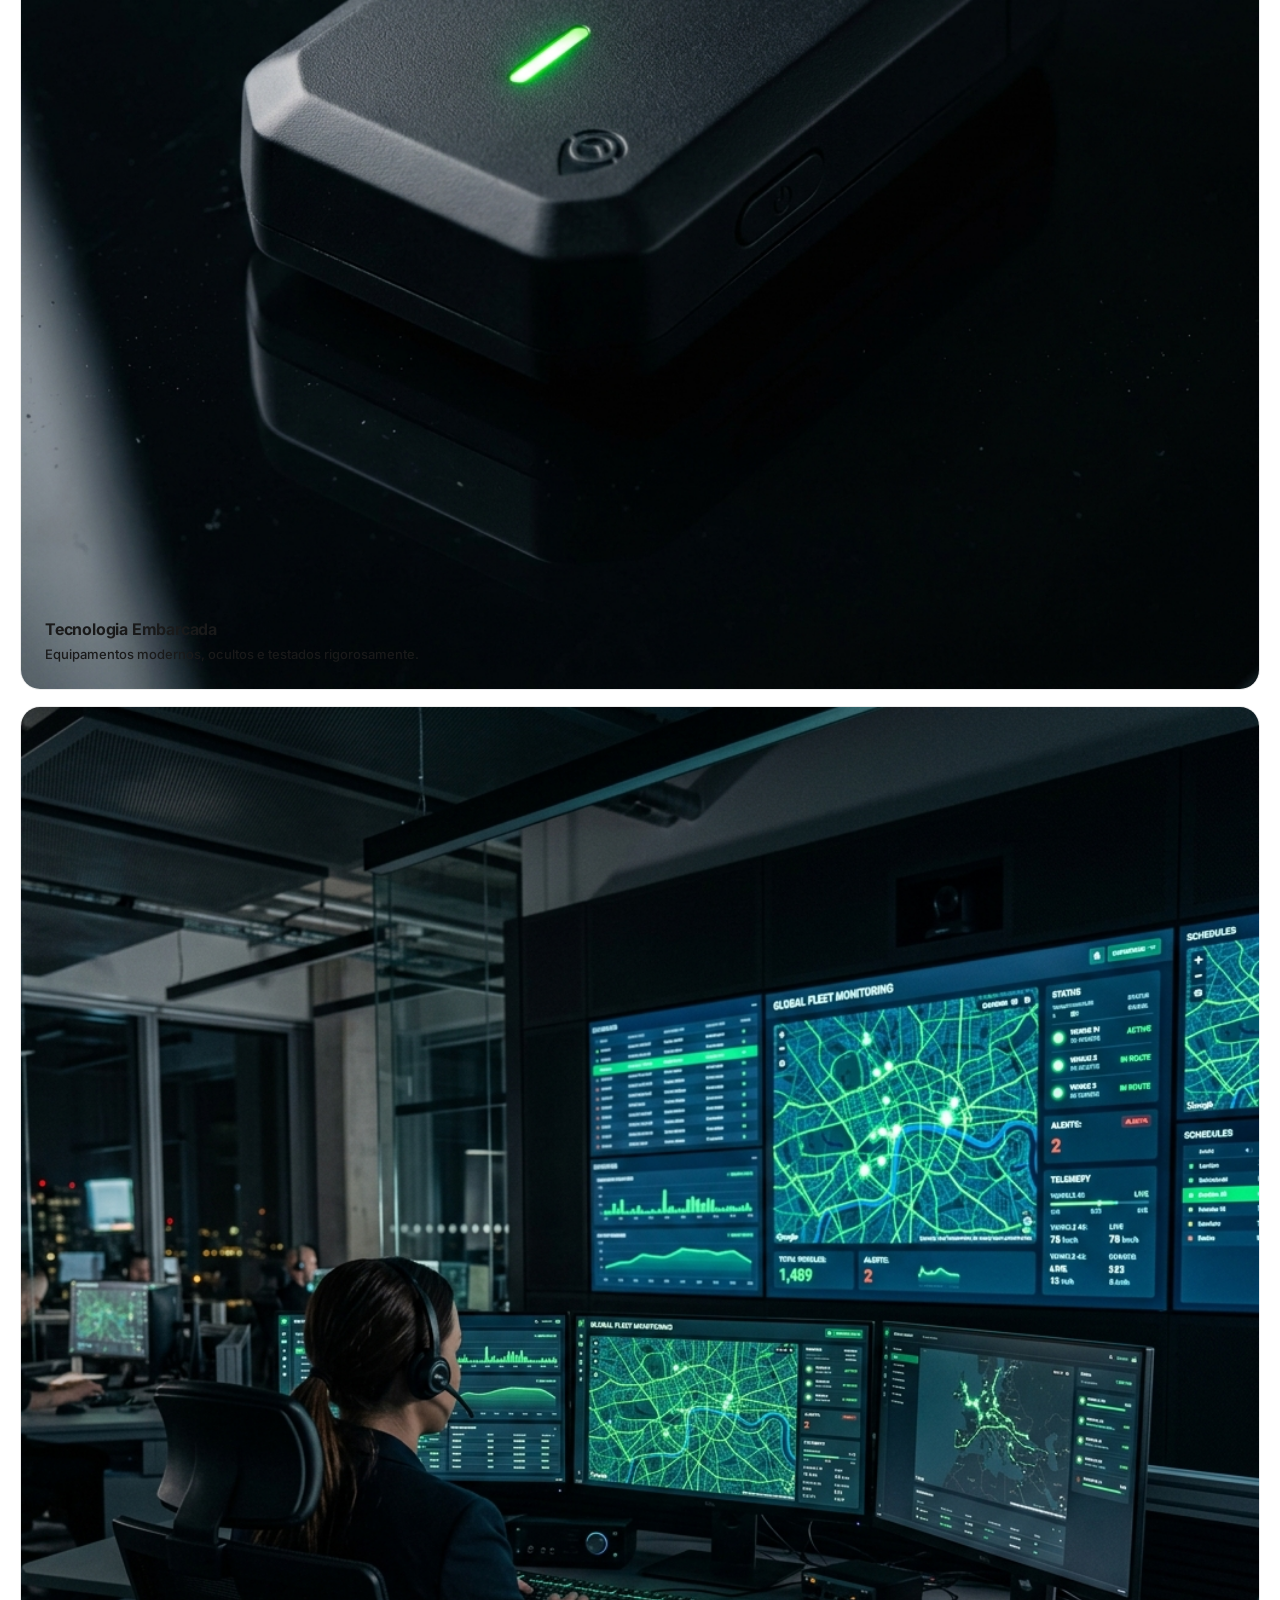
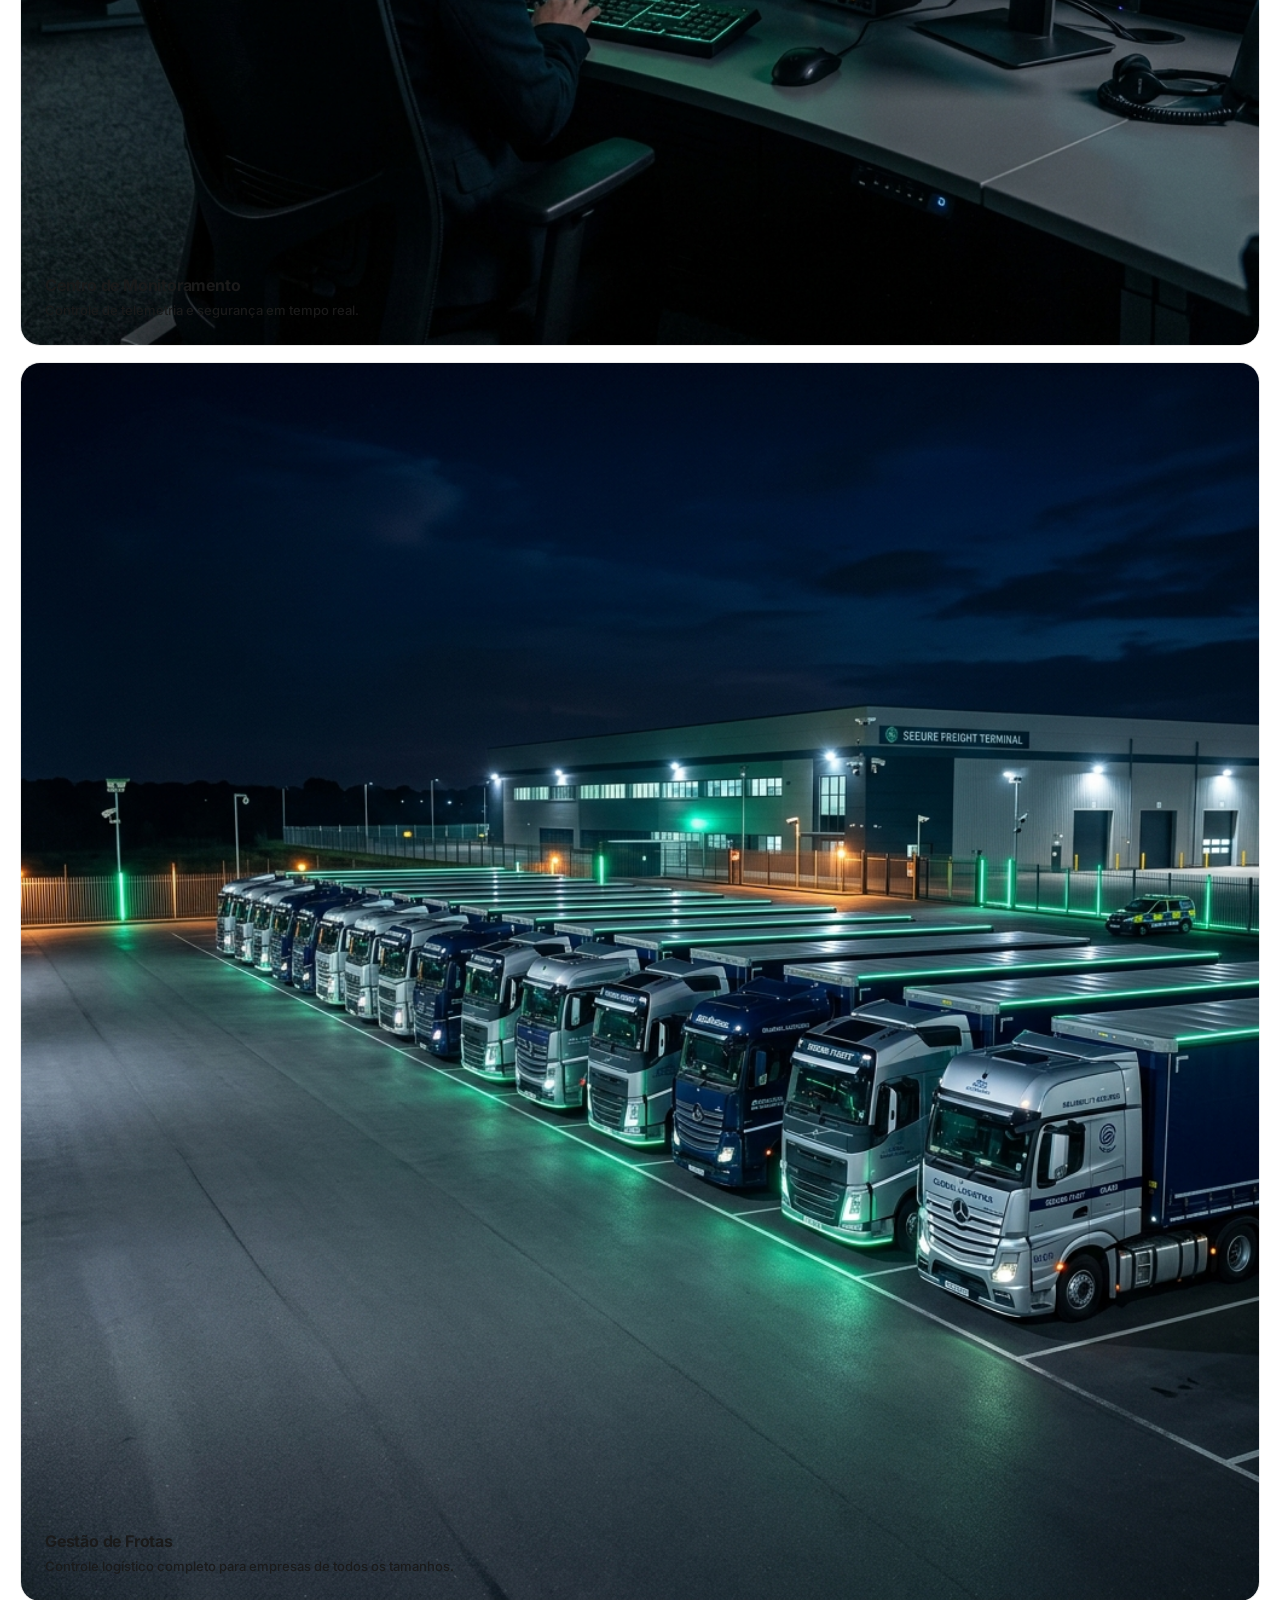
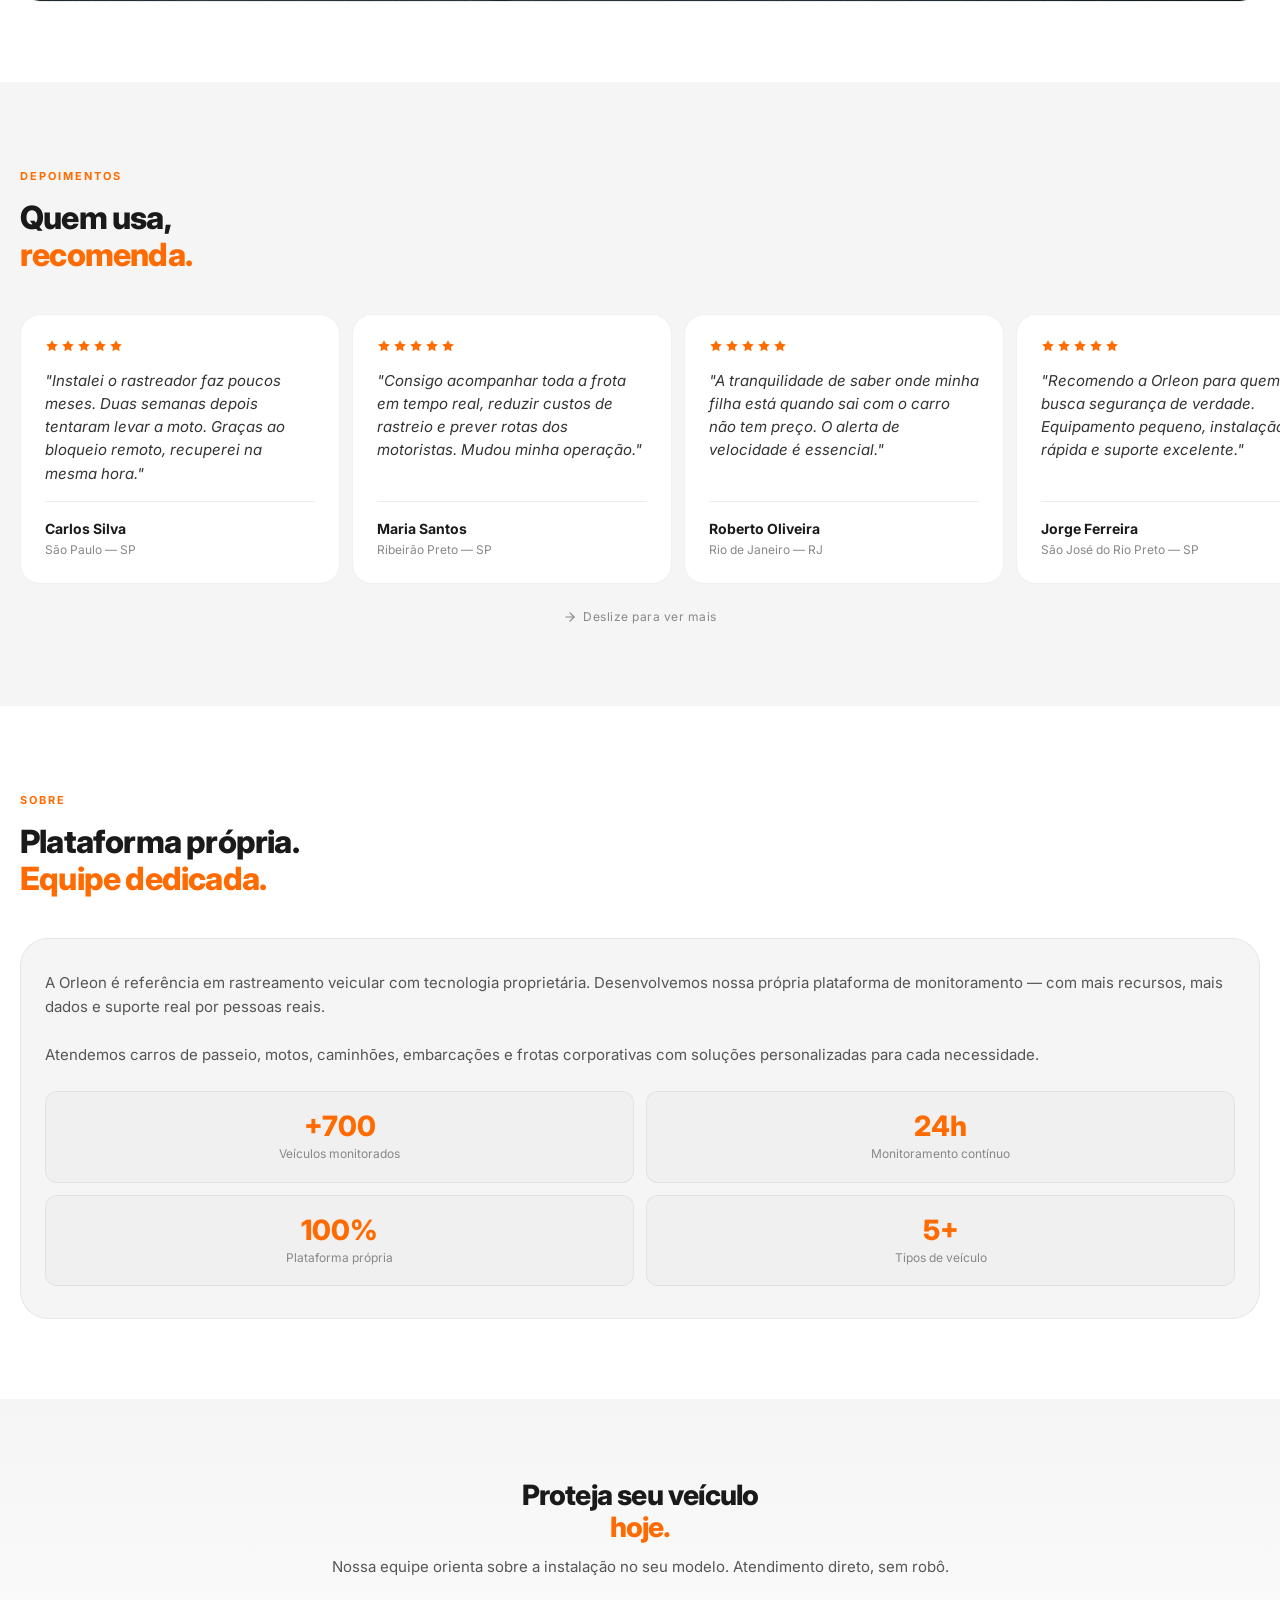
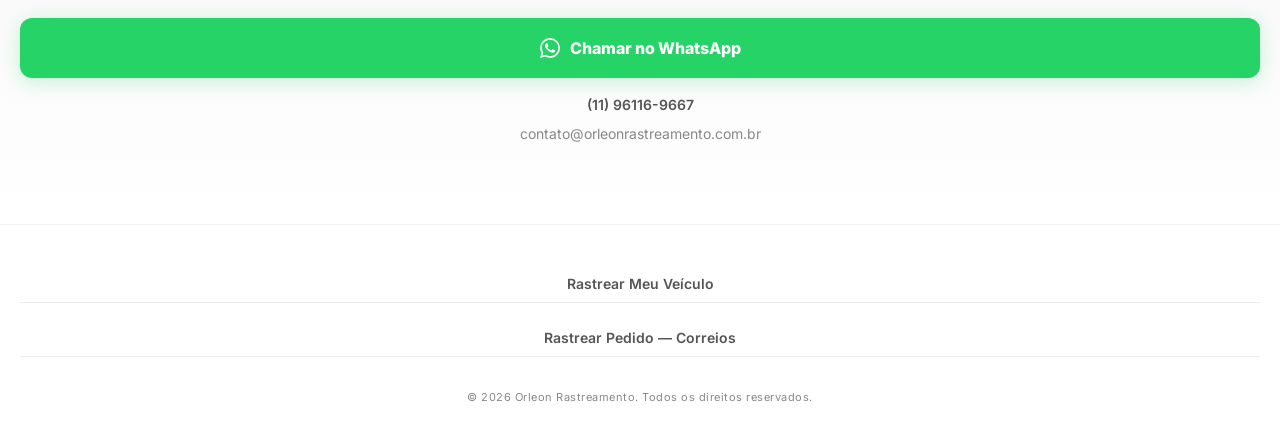
==== commit d0784cd6: "fix(theme): remove whitish overlays in light theme for better readability" ====
--- a/index.html
+++ b/index.html
@@ -362,8 +362,7 @@
             <div class="showcase-card">
                 <div class="video-player">
                     <video loop playsinline controls preload="metadata">
-                        <source src="media/Gravação de tela de 2026-04-05 11-06-43.webm"
-                            type="video/webm">
+                        <source src="media/Gravação de tela de 2026-04-05 11-06-43.webm" type="video/webm">
                     </video>
                 </div>
             </div>
@@ -372,8 +371,7 @@
             <div class="showcase-card">
                 <div class="video-player">
                     <video loop playsinline controls preload="metadata">
-                        <source src="media/Gravação de tela de 2026-04-05 11-07-28.webm"
-                            type="video/webm">
+                        <source src="media/Gravação de tela de 2026-04-05 11-07-28.webm" type="video/webm">
                     </video>
                 </div>
             </div>
@@ -404,12 +402,12 @@
 
         <div class="platform-images">
             <div class="platform-img-wrap reveal-scale">
-                <img src="media/foto2.jpeg"
+                <img src="media/WhatsApp Image 2026-04-04 at 23.09.22.jpeg"
                     alt="Plataforma de rastreamento Orleon — visão satélite com dados do veículo" loading="lazy">
             </div>
             <div class="platform-img-wrap reveal-scale reveal-delay-1">
-                <img src="media/foto3.jpeg"
-                    alt="Rastreamento de veículo em tempo real com endereço e condutor" loading="lazy">
+                <img src="media/foto3.jpeg" alt="Rastreamento de veículo em tempo real com endereço e condutor"
+                    loading="lazy">
             </div>
         </div>
 
--- a/style.css
+++ b/style.css
@@ -871,7 +871,7 @@
 }
 
 .service-card p {
-    font-size: 13px;
+    font-size: 15px;
     color: var(--text-muted);
     line-height: 1.4;
 }
--- a/theme-light.css
+++ b/theme-light.css
@@ -89,18 +89,20 @@
     box-shadow: inset 0 1px 0 rgba(255, 255, 255, 0.8), 0 4px 16px rgba(0, 0, 0, 0.06);
 }
 
-/* Card com imagem de fundo — overlay pra branco */
+/* Card com imagem de fundo — REMOVER camada que atrapalha leitura */
 .service-card.card-image-bg .card-content {
-    background: linear-gradient(to top, rgba(255, 255, 255, 0.95) 0%, rgba(255, 255, 255, 0.6) 60%, transparent 100%);
+    background: none;
 }
 
 .service-card.card-image-bg h3 {
     color: var(--text-main);
-    text-shadow: 0 1px 3px rgba(255, 255, 255, 0.6);
+    text-shadow: none;
+    font-weight: 800;
 }
 
 .service-card.card-image-bg p {
-    color: var(--text-secondary);
+    color: var(--text-main);
+    font-weight: 500;
 }
 
 /* Testimonial cards */
@@ -153,9 +155,18 @@
     filter: brightness(1) contrast(1);
 }
 
-/* Visual proof overlay */
+/* Visual proof overlay — REMOVER camada esbranquiçada */
 .visual-item::after {
-    background: linear-gradient(to top, rgba(255, 255, 255, 0.95) 0%, rgba(255, 255, 255, 0.1) 50%, transparent 100%);
+    display: none;
+}
+
+.visual-caption h3 {
+    color: var(--text-main);
+}
+
+.visual-caption p {
+    color: var(--text-main);
+    font-weight: 500;
 }
 
 /* Platform section */
